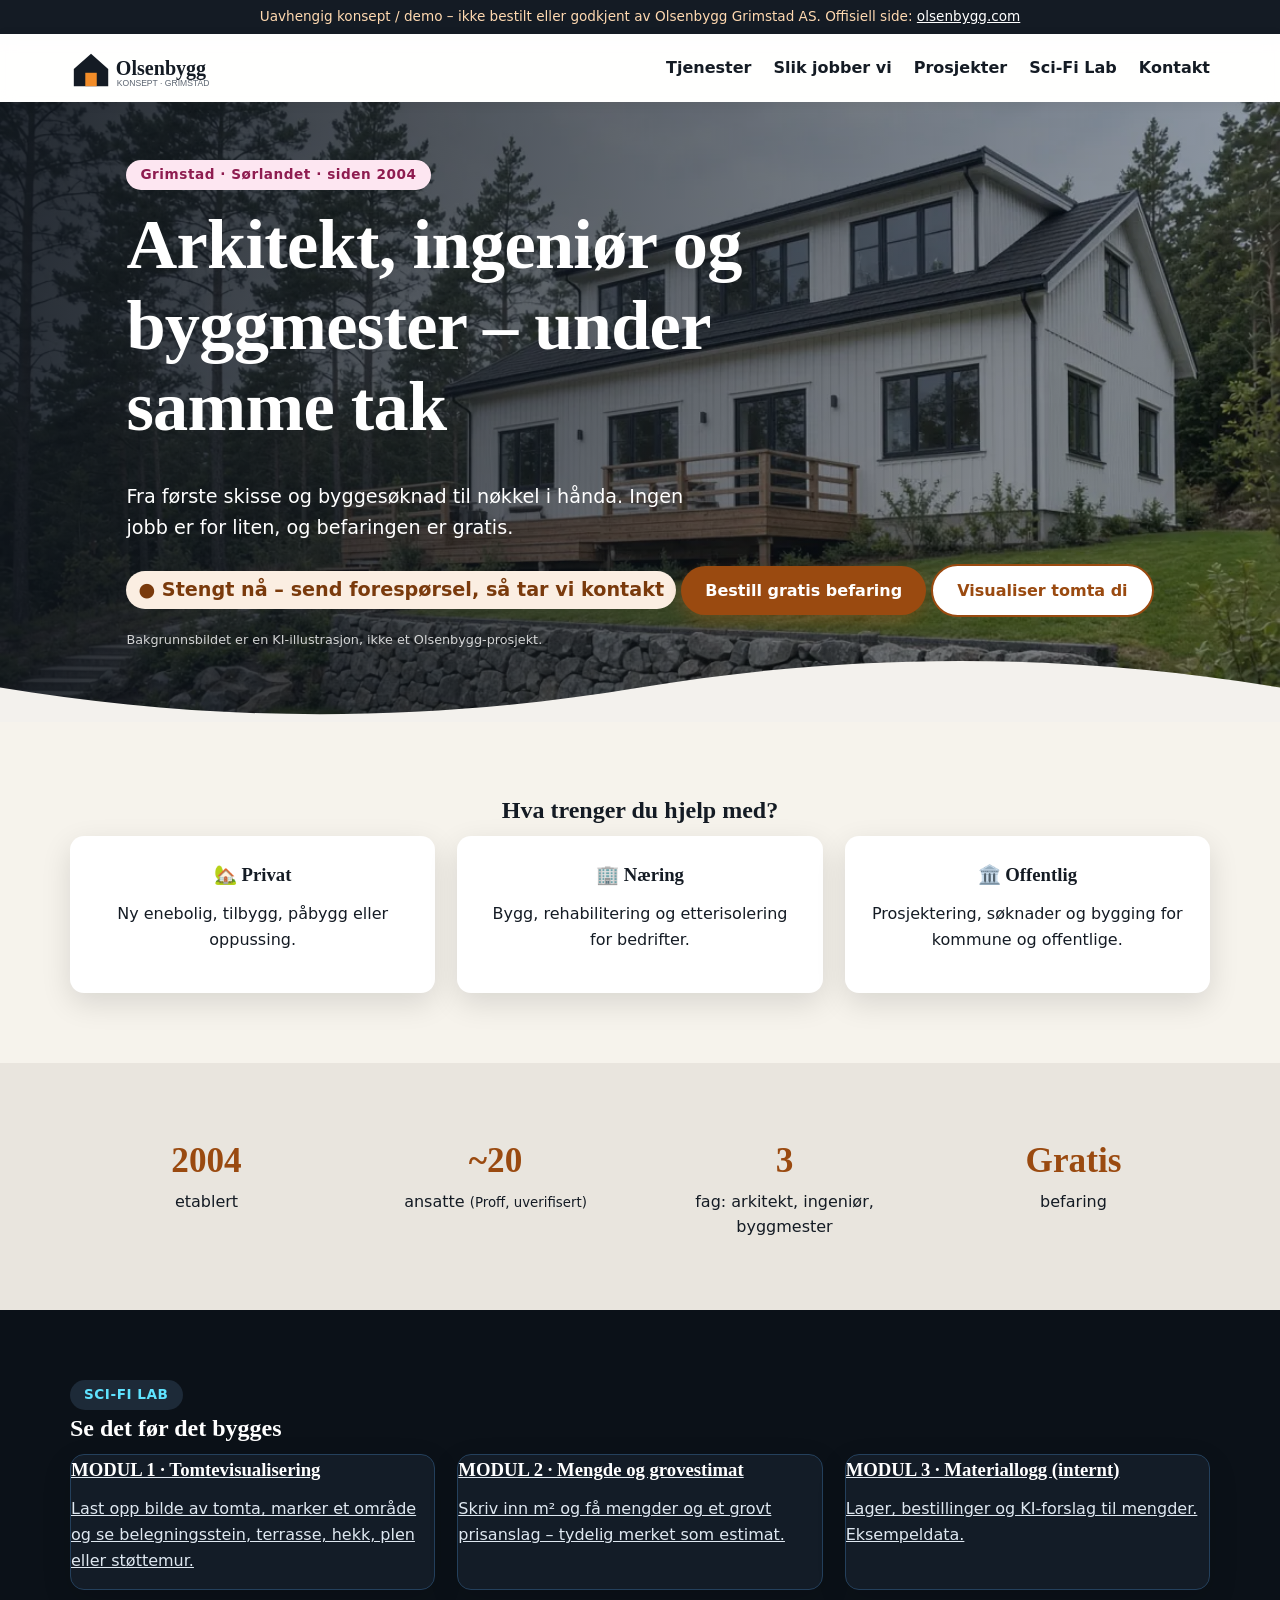
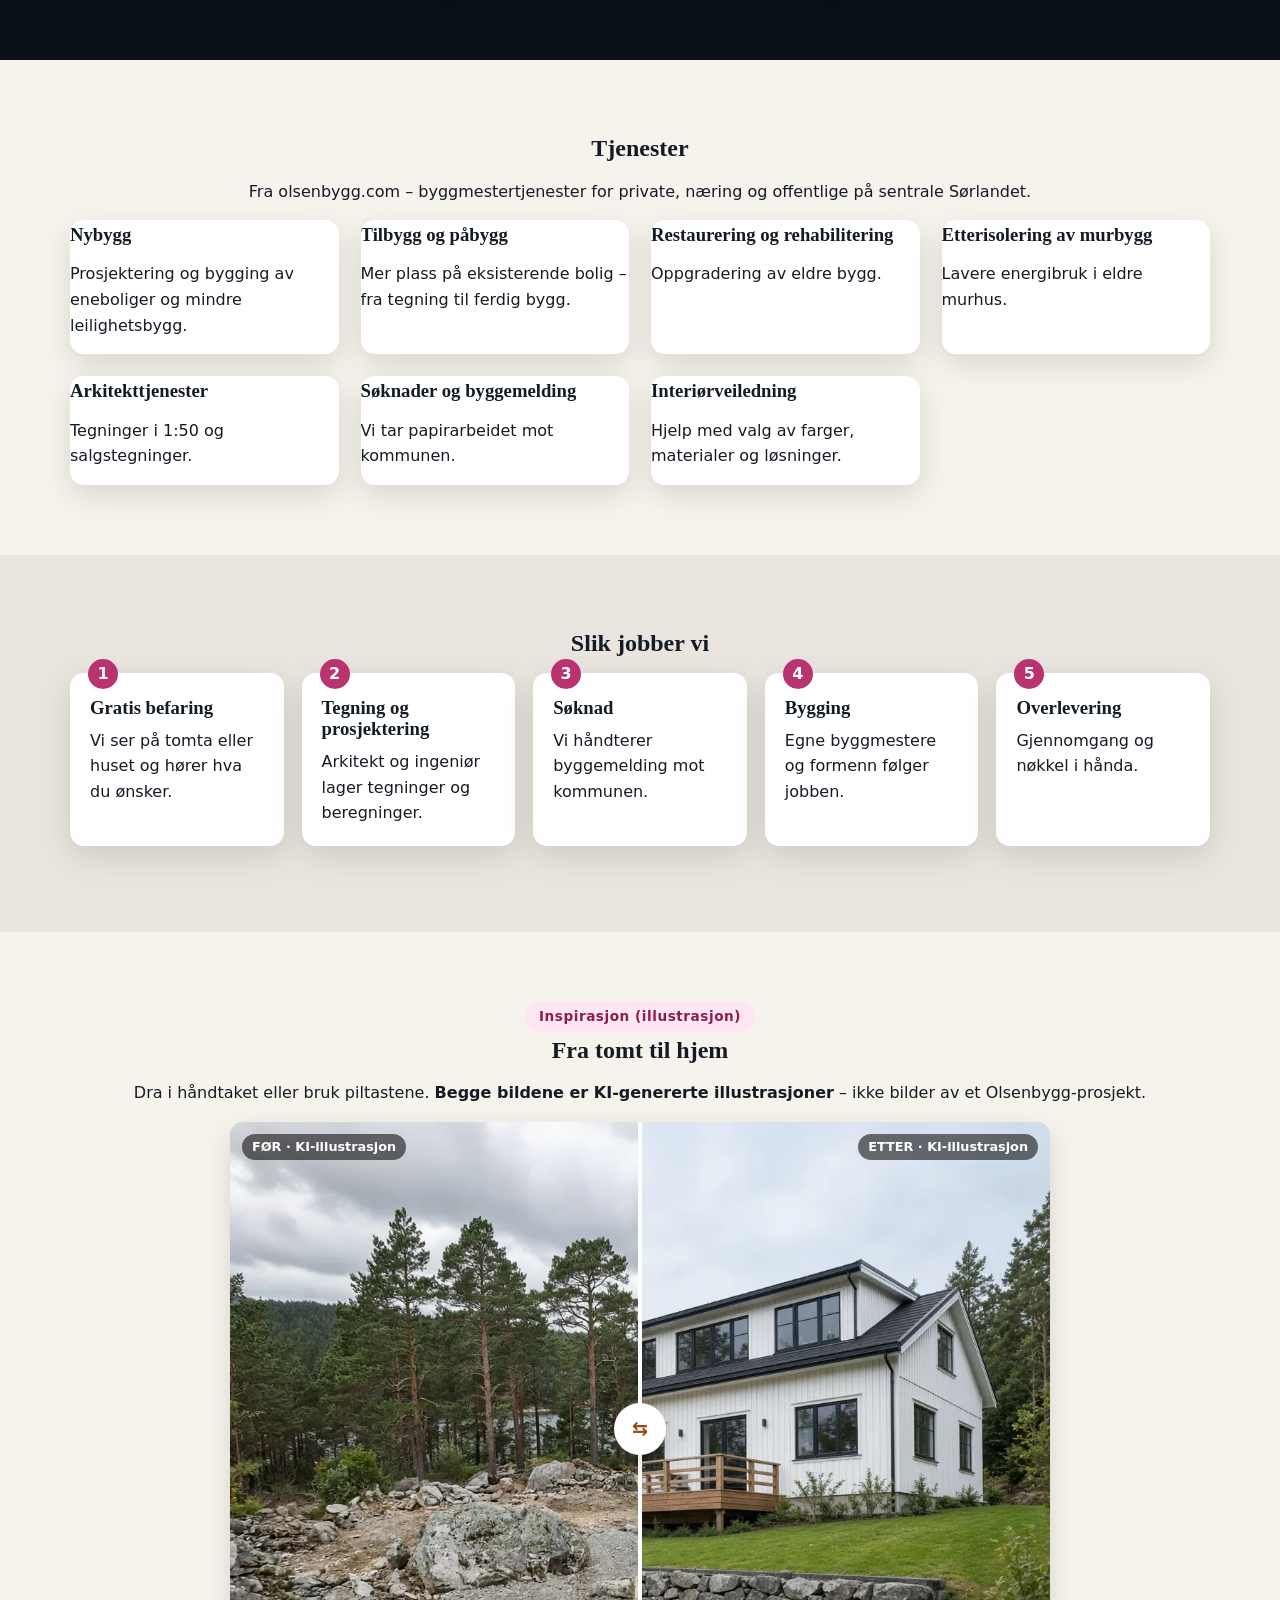
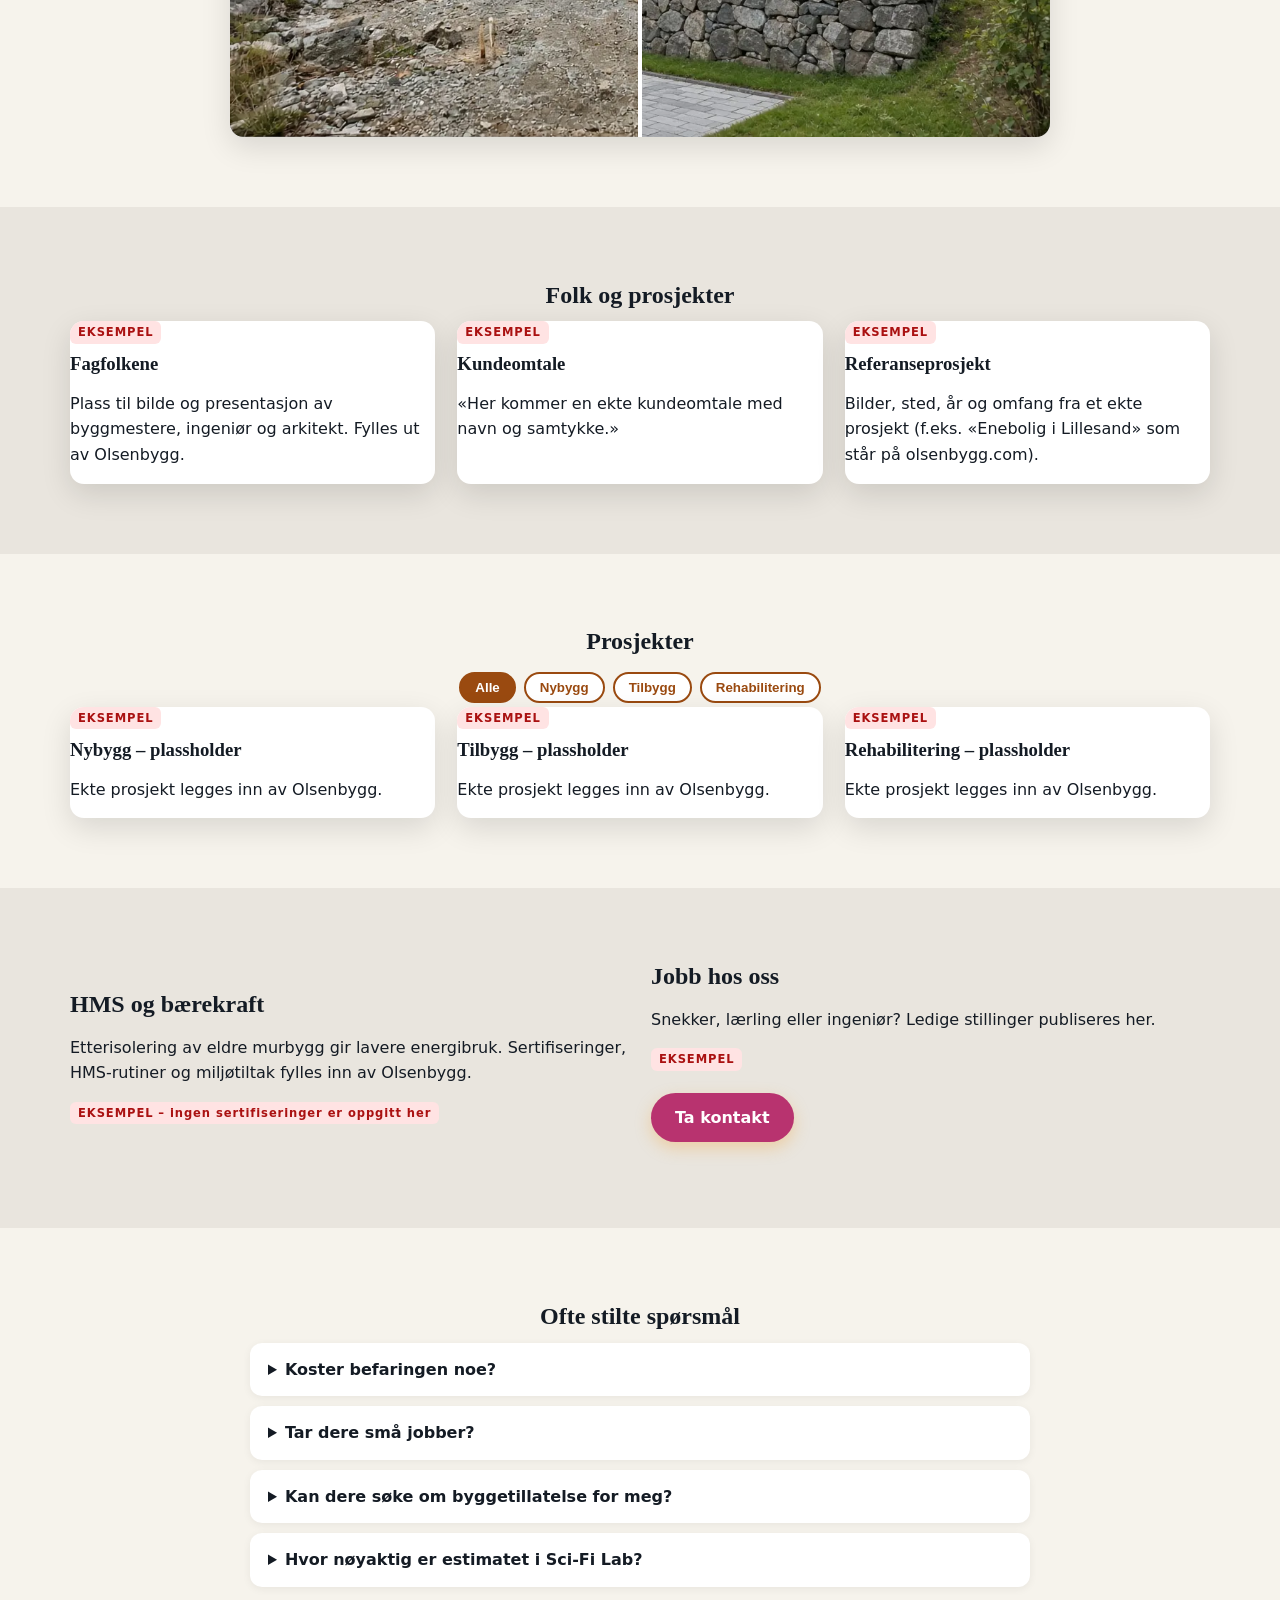
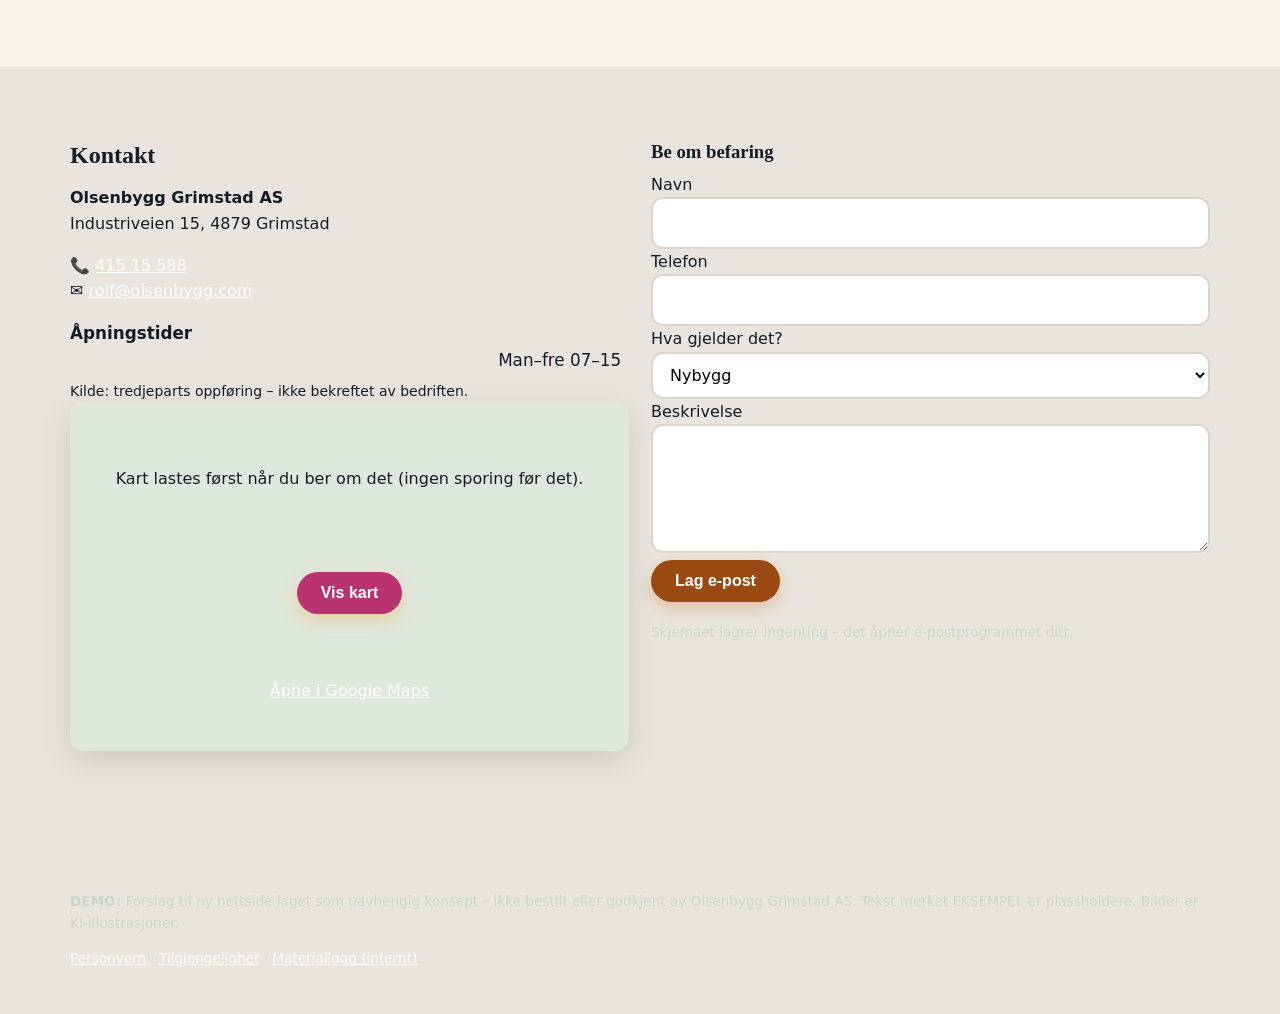
==== index.html @ 35150e22 "Olsenbygg konseptside (uavhengig, ikke godkjent av Olsenbygg)" ====
<!doctype html>
<html lang="nb">
<head>
<meta charset="utf-8"><meta name="viewport" content="width=device-width,initial-scale=1">
<title>Olsenbygg Grimstad – byggmester, ingeniør og arkitekt på Sørlandet (konsept)</title>
<meta name="description" content="Konseptforslag til ny nettside for Olsenbygg Grimstad AS: nybygg, tilbygg, rehabilitering, tegninger og søknader på Sørlandet. Uavhengig konsept – ikke bestilt eller godkjent av Olsenbygg.">
<meta name="theme-color" content="#141b24">
<link rel="canonical" href="https://tussienorway.github.io/olsenbygg/">
<meta property="og:type" content="website"><meta property="og:title" content="Olsenbygg Grimstad – konsept for ny nettside">
<meta property="og:description" content="Arkitekt, ingeniør og byggmester under samme tak. Uavhengig konsept.">
<meta property="og:image" content="https://tussienorway.github.io/olsenbygg/img/og.jpg"><meta property="og:image:width" content="1200"><meta property="og:image:height" content="630">
<meta name="twitter:card" content="summary_large_image">
<link rel="icon" href="favicon.ico"><link rel="manifest" href="manifest.webmanifest">
<link rel="stylesheet" href="css/style.css"><link rel="stylesheet" href="css/olsen.css">
<script type="application/ld+json">{"@context":"https://schema.org","@type":"GeneralContractor","name":"Olsenbygg Grimstad AS","url":"https://www.olsenbygg.com","telephone":"+4741515588","email":"rolf@olsenbygg.com","image":"https://tussienorway.github.io/olsenbygg/img/og.jpg","address":{"@type":"PostalAddress","streetAddress":"Industriveien 15","postalCode":"4879","addressLocality":"Grimstad","addressCountry":"NO"},"geo":{"@type":"GeoCoordinates","latitude":58.316239,"longitude":8.558973},"areaServed":"Sørlandet","openingHoursSpecification":[{"@type":"OpeningHoursSpecification","dayOfWeek":["Monday","Tuesday","Wednesday","Thursday","Friday"],"opens":"07:00","closes":"15:00"}]}</script>
</head>
<body>
<a class="skip" href="#main">Hopp til innhold</a>
<div class="concept">Uavhengig konsept / demo – ikke bestilt eller godkjent av Olsenbygg Grimstad AS. Offisiell side: <a href="https://www.olsenbygg.com" rel="noopener">olsenbygg.com</a></div>
<header class="top"><div class="wrap nav">
<a href="./" aria-label="Forsiden"><img src="img/logo.svg" alt="Olsenbygg (konseptlogo)" width="180" height="46"></a>
<button class="burger" aria-expanded="false" aria-controls="meny" aria-label="Meny">☰</button>
<ul id="meny"><li><a href="#tjenester">Tjenester</a></li><li><a href="#prosess">Slik jobber vi</a></li><li><a href="#prosjekter">Prosjekter</a></li><li><a href="scifi-lab.html">Sci-Fi Lab</a></li><li><a href="#kontakt">Kontakt</a></li></ul>
</div></header>
<main id="main">
<section class="hero"><div class="bg" style="background-image:url(img/etter-hus.webp)" role="img" aria-label="KI-illustrasjon av nybygd bolig"></div>
<div class="wrap"><span class="kicker">Grimstad · Sørlandet · siden 2004</span>
<h1>Arkitekt, ingeniør og byggmester – under samme tak</h1>
<p>Fra første skisse og byggesøknad til nøkkel i hånda. Ingen jobb er for liten, og befaringen er gratis.</p>
<p class="status" id="status" aria-live="polite"></p>
<a class="btn" href="#kontakt">Bestill gratis befaring</a> <a class="btn ghost" href="scifi-lab.html">Visualiser tomta di</a>
<p style="font-size:.8rem;opacity:.8">Bakgrunnsbildet er en KI-illustrasjon, ikke et Olsenbygg-prosjekt.</p></div>
<svg class="wave" viewBox="0 0 1440 80" preserveAspectRatio="none" aria-hidden="true"><path fill="#f3f1ed" d="M0 40c240 40 480 40 720 0s480-40 720 0v40H0z"/></svg></section>

<section id="velg"><div class="wrap center"><h2>Hva trenger du hjelp med?</h2>
<div class="grid g3">
<a class="card tgc" href="#tjenester" data-seg="privat"><h3>🏡 Privat</h3><p>Ny enebolig, tilbygg, påbygg eller oppussing.</p></a>
<a class="card tgc" href="#tjenester" data-seg="naering"><h3>🏢 Næring</h3><p>Bygg, rehabilitering og etterisolering for bedrifter.</p></a>
<a class="card tgc" href="#tjenester" data-seg="offentlig"><h3>🏛️ Offentlig</h3><p>Prosjektering, søknader og bygging for kommune og offentlige.</p></a>
</div></div></section>

<section class="band"><div class="wrap stats">
<div><b>2004</b>etablert</div><div><b>~20</b>ansatte <small>(Proff, uverifisert)</small></div><div><b>3</b>fag: arkitekt, ingeniør, byggmester</div><div><b>Gratis</b>befaring</div></div></section>

<section id="scifi-teaser" class="lab"><div class="wrap"><span class="kicker">SCI-FI LAB</span><h2>Se det før det bygges</h2>
<div class="grid g3">
<a class="card" href="scifi-lab.html#vis"><h3>MODUL 1 · Tomtevisualisering</h3><p>Last opp bilde av tomta, marker et område og se belegningsstein, terrasse, hekk, plen eller støttemur.</p></a>
<a class="card" href="scifi-lab.html#mengde"><h3>MODUL 2 · Mengde og grovestimat</h3><p>Skriv inn m² og få mengder og et grovt prisanslag – tydelig merket som estimat.</p></a>
<a class="card" href="materialer.html"><h3>MODUL 3 · Materiallogg (internt)</h3><p>Lager, bestillinger og KI-forslag til mengder. Eksempeldata.</p></a>
</div></div></section>

<section id="tjenester"><div class="wrap"><div class="center"><h2>Tjenester</h2><p>Fra olsenbygg.com – byggmestertjenester for private, næring og offentlige på sentrale Sørlandet.</p></div>
<div class="grid g3" id="tj"></div></div></section>

<section id="prosess" class="band"><div class="wrap"><h2 class="center">Slik jobber vi</h2>
<ol class="steps"><li><h3>Gratis befaring</h3>Vi ser på tomta eller huset og hører hva du ønsker.</li><li><h3>Tegning og prosjektering</h3>Arkitekt og ingeniør lager tegninger og beregninger.</li><li><h3>Søknad</h3>Vi håndterer byggemelding mot kommunen.</li><li><h3>Bygging</h3>Egne byggmestere og formenn følger jobben.</li><li><h3>Overlevering</h3>Gjennomgang og nøkkel i hånda.</li></ol></div></section>

<section id="inspirasjon"><div class="wrap"><div class="center"><span class="kicker">Inspirasjon (illustrasjon)</span><h2>Fra tomt til hjem</h2>
<p>Dra i håndtaket eller bruk piltastene. <b>Begge bildene er KI-genererte illustrasjoner</b> – ikke bilder av et Olsenbygg-prosjekt.</p></div>
<div class="ba" style="max-width:820px;margin:auto"><img src="img/etter-hus.webp" alt="KI-illustrasjon: ferdig enebolig" width="1024" height="768" loading="lazy"><img class="before" src="img/for-tomt.webp" alt="KI-illustrasjon: ubebygd tomt" width="1024" height="768" loading="lazy"><span class="lbl l">FØR · KI-illustrasjon</span><span class="lbl" style="right:12px">ETTER · KI-illustrasjon</span><div class="line"></div><input type="range" min="0" max="100" value="50" aria-label="Sammenlign før og etter"></div></div></section>

<section id="folk" class="band"><div class="wrap"><h2 class="center">Folk og prosjekter</h2><div class="grid g3">
<div class="card"><span class="ex">EKSEMPEL</span><h3>Fagfolkene</h3><p>Plass til bilde og presentasjon av byggmestere, ingeniør og arkitekt. Fylles ut av Olsenbygg.</p></div>
<div class="card"><span class="ex">EKSEMPEL</span><h3>Kundeomtale</h3><p>«Her kommer en ekte kundeomtale med navn og samtykke.»</p></div>
<div class="card"><span class="ex">EKSEMPEL</span><h3>Referanseprosjekt</h3><p>Bilder, sted, år og omfang fra et ekte prosjekt (f.eks. «Enebolig i Lillesand» som står på olsenbygg.com).</p></div>
</div></div></section>

<section id="prosjekter"><div class="wrap"><h2 class="center">Prosjekter</h2><div class="center pfilt" role="group" aria-label="Filtrer prosjekter"><button aria-pressed="true" data-f="alle">Alle</button><button aria-pressed="false" data-f="nybygg">Nybygg</button><button aria-pressed="false" data-f="tilbygg">Tilbygg</button><button aria-pressed="false" data-f="rehab">Rehabilitering</button></div>
<div class="grid g3" id="plist">
<div class="card" data-k="nybygg"><span class="ex">EKSEMPEL</span><h3>Nybygg – plassholder</h3><p>Ekte prosjekt legges inn av Olsenbygg.</p></div>
<div class="card" data-k="tilbygg"><span class="ex">EKSEMPEL</span><h3>Tilbygg – plassholder</h3><p>Ekte prosjekt legges inn av Olsenbygg.</p></div>
<div class="card" data-k="rehab"><span class="ex">EKSEMPEL</span><h3>Rehabilitering – plassholder</h3><p>Ekte prosjekt legges inn av Olsenbygg.</p></div>
</div></div></section>

<section class="band"><div class="wrap grid g2 ac"><div><h2>HMS og bærekraft</h2><p>Etterisolering av eldre murbygg gir lavere energibruk. Sertifiseringer, HMS-rutiner og miljøtiltak fylles inn av Olsenbygg.</p><span class="ex">EKSEMPEL – ingen sertifiseringer er oppgitt her</span></div>
<div><h2>Jobb hos oss</h2><p>Snekker, lærling eller ingeniør? Ledige stillinger publiseres her.</p><span class="ex">EKSEMPEL</span><p><a class="btn alt" href="#kontakt">Ta kontakt</a></p></div></div></section>

<section id="faq"><div class="wrap narrow"><h2 class="center">Ofte stilte spørsmål</h2>
<details class="faq"><summary>Koster befaringen noe?</summary><p>Nei, olsenbygg.com oppgir gratis befaring.</p></details>
<details class="faq"><summary>Tar dere små jobber?</summary><p>Ja – «Ingen jobb er for liten», ifølge olsenbygg.com.</p></details>
<details class="faq"><summary>Kan dere søke om byggetillatelse for meg?</summary><p>Ja, søknadsarbeid og byggemeldinger er blant tjenestene.</p></details>
<details class="faq"><summary>Hvor nøyaktig er estimatet i Sci-Fi Lab?</summary><p>Det er et grovt eksempelestimat. Endelig pris får du først etter befaring og tilbud.</p></details>
</div></section>

<section id="kontakt" class="band"><div class="wrap grid g2">
<div><h2>Kontakt</h2>
<p><b>Olsenbygg Grimstad AS</b><br>Industriveien 15, 4879 Grimstad</p>
<p>📞 <a href="tel:+4741515588">415 15 588</a><br>✉️ <a href="mailto:rolf@olsenbygg.com">rolf@olsenbygg.com</a></p>
<div class="open" id="open"><b>Åpningstider</b><br>Man–fre 07–15<br><small>Kilde: tredjeparts oppføring – ikke bekreftet av bedriften.</small></div>
<div class="map-wrap" id="kart"><p>Kart lastes først når du ber om det (ingen sporing før det).</p><button class="btn alt" id="vis-kart">Vis kart</button> <a href="https://www.google.com/maps/search/?api=1&query=Industriveien+15+4879+Grimstad" rel="noopener">Åpne i Google Maps</a></div></div>
<form id="kform"><h3>Be om befaring</h3>
<label>Navn<input name="navn" required></label><label>Telefon<input name="tlf" type="tel"></label>
<label>Hva gjelder det?<select name="tj" id="tjsel"></select></label><label>Beskrivelse<textarea name="msg" rows="4"></textarea></label>
<button class="btn">Lag e-post</button><p class="fsmall">Skjemaet lagrer ingenting – det åpner e-postprogrammet ditt.</p></form>
</div></section>
</main>
<footer class="band"><div class="wrap fsmall"><p><b>DEMO:</b> Forslag til ny nettside laget som uavhengig konsept – ikke bestilt eller godkjent av Olsenbygg Grimstad AS. Tekst merket EKSEMPEL er plassholdere. Bilder er KI-illustrasjoner.</p>
<p><a href="personvern.html">Personvern</a> · <a href="tilgjengelighet.html">Tilgjengelighet</a> · <a href="materialer.html">Materiallogg (internt)</a></p></div></footer>
<div class="callbar"><a href="tel:+4741515588">📞 Ring</a><a href="#kontakt">✉️ Befaring</a></div>
<script src="js/data.js" defer></script><script src="js/main.js" defer></script>
</body></html>
---- css/style.css ----
:root{--g:#c8641a;--g2:#9a4a10;--s:#f3f1ed;--st:#5b6470;--o:#f28c28;--ink:#141b24;--r:14px;--sh:0 10px 30px rgba(0,0,0,.12)}
*{box-sizing:border-box}html{scroll-behavior:smooth}body{margin:0;font-family:system-ui,-apple-system,"Segoe UI",Roboto,Arial,sans-serif;color:var(--ink);background:var(--s);line-height:1.6}
img{max-width:100%;height:auto;display:block}a{color:var(--g)}h1,h2,h3{font-family:Georgia,"Times New Roman",serif;font-weight:700;line-height:1.15;margin:.2em 0 .5em}
.wrap{max-width:1180px;margin:auto;padding:0 20px}section{padding:70px 0}.center{text-align:center}
.kicker{display:inline-block;background:#fff3dc;color:#a8650c;font-weight:800;border-radius:99px;padding:4px 14px;font-size:.85rem;letter-spacing:.04em}
header.top{position:sticky;top:0;z-index:50;background:rgba(255,255,255,.93);backdrop-filter:blur(8px);box-shadow:0 2px 12px rgba(0,0,0,.06)}
.nav{display:flex;align-items:center;justify-content:space-between;height:68px}.nav img{height:46px}
.nav ul{display:flex;gap:22px;list-style:none;margin:0;padding:0}.nav a{text-decoration:none;color:var(--ink);font-weight:700}.nav a:hover{color:var(--g)}
.burger{display:none;background:none;border:0;font-size:1.8rem;cursor:pointer}
.btn{display:inline-block;background:var(--g);color:#fff!important;border:0;border-radius:99px;padding:12px 24px;font-weight:800;text-decoration:none;cursor:pointer;font-size:1rem;transition:.2s;box-shadow:0 6px 16px rgba(200,100,26,.3)}
.btn:hover{transform:translateY(-2px);background:var(--g2)}.btn.alt{background:var(--o);box-shadow:0 6px 16px rgba(242,163,58,.35)}.btn.ghost{background:#fff;color:var(--g)!important;box-shadow:none;border:2px solid var(--g)}
.hero{position:relative;min-height:84vh;display:flex;align-items:center;color:#fff;overflow:hidden;padding:0}
.hero .bg{position:absolute;inset:0;background-size:cover;background-position:center;transition:opacity 1.2s;opacity:0}.hero .bg.on{opacity:1}
.hero:after{content:"";position:absolute;inset:0;background:linear-gradient(100deg,rgba(15,40,28,.85),rgba(15,40,28,.25))}
.hero .wrap{position:relative;z-index:2}.hero h1{font-size:clamp(2.2rem,5.5vw,4.2rem);max-width:760px}.hero p{font-size:1.2rem;max-width:600px}
.hero .wave{position:absolute;bottom:-1px;left:0;width:100%;z-index:3}
.badges{display:flex;flex-wrap:wrap;gap:10px;margin:18px 0 26px}.badges span{background:rgba(255,255,255,.16);border:1px solid rgba(255,255,255,.3);padding:6px 14px;border-radius:99px;font-weight:700}
.grid{display:grid;gap:22px}.g3{grid-template-columns:repeat(auto-fit,minmax(260px,1fr))}.g2{grid-template-columns:repeat(auto-fit,minmax(320px,1fr))}
.card{background:#fff;border-radius:var(--r);box-shadow:var(--sh);overflow:hidden;transition:.25s}.card:hover{transform:translateY(-5px) rotate(-.3deg)}
.card img{height:200px;width:100%;object-fit:cover}.card .in{padding:18px 20px}.card .ico{font-size:1.8rem}
.tag{font-size:.75rem;font-weight:800;background:#fbeee2;color:var(--g2);border-radius:6px;padding:2px 8px}
.ba{position:relative;border-radius:var(--r);overflow:hidden;box-shadow:var(--sh);aspect-ratio:4/3;user-select:none;background:#ccc;touch-action:pan-y}
.ba img{position:absolute;inset:0;width:100%;height:100%;object-fit:cover}.ba .before{clip-path:inset(0 50% 0 0)}
.ba input{position:absolute;inset:0;width:100%;height:100%;opacity:0;cursor:ew-resize;margin:0;z-index:5}
.ba .line{position:absolute;top:0;bottom:0;left:50%;width:4px;background:#fff;transform:translateX(-2px);z-index:4;pointer-events:none}
.ba .line:after{content:"⇆";position:absolute;top:50%;left:50%;transform:translate(-50%,-50%);background:#fff;color:var(--g);width:44px;height:44px;border-radius:50%;display:grid;place-items:center;font-weight:900;box-shadow:var(--sh)}
.ba .lbl{position:absolute;top:12px;z-index:3;background:rgba(0,0,0,.55);color:#fff;padding:3px 10px;border-radius:99px;font-size:.8rem;font-weight:800}.ba .l{left:12px}.ba .r{right:12px}
.ba .ai{position:absolute;bottom:10px;left:12px;z-index:3;background:rgba(255,255,255,.8);color:#333;font-size:.7rem;padding:2px 8px;border-radius:6px}
.gal{columns:4 220px;column-gap:14px}.gal figure{margin:0 0 14px;break-inside:avoid;border-radius:12px;overflow:hidden;cursor:zoom-in;position:relative}.gal img{width:100%;transition:.3s}.gal figure:hover img{transform:scale(1.05)}
.filters{display:flex;flex-wrap:wrap;gap:8px;justify-content:center;margin-bottom:24px}.filters button{border:2px solid var(--g);background:#fff;color:var(--g);border-radius:99px;padding:6px 16px;font-weight:800;cursor:pointer}.filters button.on{background:var(--g);color:#fff}
.slot{border:3px dashed #c9bfae;border-radius:12px;padding:30px;text-align:center;color:var(--st);break-inside:avoid}
.lb{position:fixed;inset:0;background:rgba(0,0,0,.9);display:none;align-items:center;justify-content:center;z-index:200}.lb.on{display:flex}.lb img{max-height:90vh;max-width:94vw;border-radius:8px}
.price{background:#fff;border-radius:var(--r);padding:24px;box-shadow:var(--sh);position:relative}.price .big{font-size:2rem;font-weight:900;color:var(--g)}.price s{color:#999}
.ex{position:absolute;top:14px;right:14px;background:#ffe9c4;color:#8a5200;font-size:.72rem;font-weight:900;padding:3px 9px;border-radius:6px}
.real{background:#fbeee2;color:#7a3a0c}.note{font-size:.85rem;color:var(--st)}
table.pt{width:100%;border-collapse:collapse;background:#fff;border-radius:12px;overflow:hidden}.pt td,.pt th{padding:10px 12px;border-bottom:1px solid #eee;text-align:left}.pt th{background:#eef6f1}
.band{background:linear-gradient(135deg,var(--g),#3f9b6e);color:#fff}.band a{color:#fff}
.stone{background:#fff}form .f{display:grid;gap:12px}input,select,textarea{font:inherit;padding:11px 13px;border:2px solid #ddd5c8;border-radius:12px;width:100%;background:#fff}input:focus,select:focus,textarea:focus{outline:none;border-color:var(--g)}
.chips{display:flex;flex-wrap:wrap;gap:8px}.chips label{border:2px solid #ddd5c8;border-radius:99px;padding:6px 14px;cursor:pointer;font-weight:700;background:#fff}.chips input{display:none}.chips label:has(input:checked){background:var(--g);color:#fff;border-color:var(--g)}
.drop{border:3px dashed var(--g);border-radius:var(--r);padding:30px;text-align:center;background:#f6fbf8;cursor:pointer}.drop.hov{background:#e3f4ea}
.vz-out{display:grid;gap:16px;grid-template-columns:repeat(auto-fit,minmax(280px,1fr));margin-top:20px}.vz-out video{width:100%;border-radius:var(--r);background:#000}
.spin{display:inline-block;width:20px;height:20px;border:3px solid #fff;border-top-color:transparent;border-radius:50%;animation:sp 1s linear infinite;vertical-align:middle}@keyframes sp{to{transform:rotate(360deg)}}
canvas#puz{width:100%;max-width:720px;border-radius:var(--r);box-shadow:var(--sh);background:#ddd;display:block;margin:auto}
footer{background:#141b24;color:#cfd8d2;padding:50px 0 30px}footer a{color:#fff}footer .grid{grid-template-columns:repeat(auto-fit,minmax(220px,1fr))}
/* chat */
#chat-fab{position:fixed;right:20px;bottom:20px;z-index:300;width:64px;height:64px;border-radius:50%;border:0;background:var(--o);color:#fff;font-size:1.9rem;cursor:pointer;box-shadow:0 10px 25px rgba(0,0,0,.25);animation:bob 3s ease-in-out infinite}@keyframes bob{50%{transform:translateY(-6px)}}
#chat{position:fixed;right:20px;bottom:96px;z-index:300;width:min(380px,calc(100vw - 24px));height:min(560px,calc(100vh - 130px));background:#fff;border-radius:20px;box-shadow:0 20px 50px rgba(0,0,0,.3);display:none;flex-direction:column;overflow:hidden}#chat.on{display:flex}
#chat .hd{background:var(--g);color:#fff;padding:14px 16px;font-weight:800;display:flex;justify-content:space-between;align-items:center}#chat .hd button{background:none;border:0;color:#fff;font-size:1.4rem;cursor:pointer}
#chat .msgs{flex:1;overflow:auto;padding:14px;display:flex;flex-direction:column;gap:8px;background:#f7f4ee}
.m{max-width:85%;padding:9px 13px;border-radius:16px;white-space:pre-wrap;font-size:.95rem}.m.b{background:#fff;align-self:flex-start;border-bottom-left-radius:4px}.m.u{background:var(--g);color:#fff;align-self:flex-end;border-bottom-right-radius:4px}
#chat .qr{display:flex;gap:6px;flex-wrap:wrap;padding:8px 12px 0}#chat .qr button{border:1px solid var(--g);background:#fff;color:var(--g);border-radius:99px;padding:4px 10px;font-size:.8rem;cursor:pointer;font-weight:700}
#chat form{display:flex;gap:8px;padding:10px}#chat form input{flex:1}
.toast{position:fixed;left:50%;bottom:30px;transform:translateX(-50%);background:#141b24;color:#fff;padding:12px 20px;border-radius:12px;z-index:400}
@media(max-width:820px){.burger{display:block}.nav ul{display:none;position:absolute;top:68px;left:0;right:0;background:#fff;flex-direction:column;padding:16px 20px;box-shadow:var(--sh)}.nav ul.on{display:flex}section{padding:50px 0}.hero{min-height:78vh}}
@media print{header.top,#chat,#chat-fab,.noprint{display:none!important}body{background:#fff}}
/* ---- Ødegården premium-lag ---- */
:root{--g:#9a4a10;--g2:#1f4d24;--o:#b8336f;--s:#f6f3ec;--st:#5c554c}
.kicker{background:#fde6f1;color:#8e1c50}
.skip{position:absolute;left:-999px;top:8px;z-index:999;background:#fff;color:var(--g2);padding:10px 16px;border-radius:8px;font-weight:800}.skip:focus{left:8px}
:focus-visible{outline:3px solid #f2b705;outline-offset:3px}
.nav img{height:44px;width:auto}
.hero{min-height:88vh}.hero .hero-img{position:absolute;inset:0;width:100%;height:100%;object-fit:cover}
.hero:after{background:linear-gradient(100deg,rgba(12,32,16,.88),rgba(12,32,16,.35))}
.hero h1{font-size:clamp(2.1rem,6vw,4.4rem);letter-spacing:-.01em}
.season{display:grid;gap:16px;grid-template-columns:repeat(auto-fit,minmax(230px,1fr))}.season .card{padding:22px}.season .card.now{outline:3px solid var(--o)}.season .badge{float:right;background:var(--o);color:#fff;border-radius:99px;padding:2px 10px;font-size:.75rem;font-weight:800}
.open{display:grid;grid-template-columns:auto auto;gap:6px 22px;font-size:1.05rem}.open .today{color:var(--o);font-weight:900}
.status{display:inline-block;margin:8px 0;padding:4px 12px;border-radius:99px;font-weight:800;background:#fbeee2;color:#7a3a0c}.status.closed{background:#fde6e6;color:#8e1c1c}
.ba:focus-within{outline:3px solid #f2b705;outline-offset:3px}.ba .line:after{width:52px;height:52px;font-size:1.2rem}
.ba .ai{background:rgba(255,255,255,.92);font-weight:800}.ba .real{position:absolute;bottom:10px;right:12px;z-index:3;background:rgba(20,27,36,.94);color:#fff;font-size:.7rem;padding:2px 8px;border-radius:6px;font-weight:800}
.map-wrap{border-radius:var(--r);overflow:hidden;box-shadow:var(--sh);background:#dfe8dc;aspect-ratio:16/10;display:grid;place-items:center;text-align:center;padding:16px}.map-wrap iframe{width:100%;height:100%;border:0}
.callbar{display:none}
@media(max-width:820px){.callbar{display:flex;position:fixed;left:0;right:0;bottom:0;z-index:290;gap:8px;padding:10px 12px calc(10px + env(safe-area-inset-bottom));background:rgba(255,255,255,.97);box-shadow:0 -4px 16px rgba(0,0,0,.12)}.callbar a{flex:1;text-align:center;padding:12px 8px}body{padding-bottom:74px}#chat-fab{bottom:86px}#chat{bottom:160px}}
.ai-flag{display:inline-block;background:#fff3c4;color:#5a4300;border-radius:8px;padding:4px 10px;font-weight:800;font-size:.85rem}
.vid-ki{position:absolute;top:10px;left:10px;background:#fff3c4;color:#5a4300;font-weight:900;font-size:.75rem;padding:3px 9px;border-radius:6px;z-index:2}
figure.card{position:relative}
.gal figure{aspect-ratio:1/1}.gal img{width:100%;height:100%;object-fit:cover}
@media (prefers-reduced-motion:reduce){*{animation:none!important;transition:none!important;scroll-behavior:auto!important}}
/* --- KRITIKK-runde --- */
.sr{position:absolute;width:0;height:0;overflow:hidden}
.i{width:1.1em;height:1.1em;fill:currentColor;vertical-align:-.17em;flex:none}
.ico .i{width:28px;height:28px;color:var(--g,#9a4a10)}
.burger .i{width:26px;height:26px}
.nav-cta{padding:8px 14px!important;color:#fff!important}
.ac{align-items:center}.m0{margin:0}.pad{padding:22px}.narrow{max-width:820px}
.img-r{border-radius:var(--r);box-shadow:var(--sh);width:100%;max-height:420px;object-fit:cover}
.ex{display:inline-block;background:#ffe9c4;color:#6b3d00;font-weight:800;font-size:.72rem;letter-spacing:.04em;padding:2px 8px;border-radius:99px;vertical-align:middle}
.tg{margin-top:22px}.tgc{display:block;padding:24px;color:var(--ink);text-decoration:none;transition:transform .15s}.tgc:hover{transform:translateY(-3px)}.tgc>.i{width:36px;height:36px;color:var(--o)}.tgc .more{font-weight:700;color:var(--o)}
.tick{padding-left:0;list-style:none}.tick li{padding:4px 0 4px 26px;position:relative}.tick li::before{content:"";position:absolute;left:4px;top:.75em;width:10px;height:10px;border-radius:50%;background:var(--o)}
.news{margin-bottom:12px}.news h4{margin:4px 0}.news time{font-size:.85rem;color:#5a6b62}
.chips-list{display:flex;flex-wrap:wrap;gap:8px;padding:0;list-style:none}.chips-list li{background:#fff;color:var(--ink);border-radius:99px;padding:6px 14px;font-weight:700;box-shadow:0 1px 3px rgba(0,0,0,.08)}
.ba .ai{font-size:.8rem;font-weight:800;text-transform:uppercase;letter-spacing:.04em}
.gbtn{all:unset;cursor:zoom-in;display:block;width:100%;height:100%}.gbtn:focus-visible{outline:3px solid var(--o);outline-offset:2px}
.lb-x{position:absolute;top:14px;right:14px;width:48px;height:48px;border-radius:50%;border:0;background:#fff;color:#111;cursor:pointer;display:grid;place-items:center}.lb-x .i{width:24px;height:24px}
.vfig{margin:20px 0 0;position:relative}.vfig video{width:100%;aspect-ratio:1/1;object-fit:cover;background:#000;display:block}
.err{color:#8e1c1c}#f-ok .btn{margin-top:8px}
.flogo{height:56px;width:auto;filter:brightness(0) invert(1)}.fgrid{grid-template-columns:repeat(auto-fit,minmax(190px,1fr))}.fsmall{color:#c9d5ce;margin-top:20px;font-size:.85rem}.soc{display:inline-flex;gap:6px;align-items:center}
.sub{padding-top:40px}.crumb{font-size:.9rem;margin-bottom:10px}.lead{font-size:1.15rem}.prose h2{margin-top:1.6em}.ctabox{margin-top:36px}.ba-one{margin:24px 0}.ba-one img{border-radius:var(--r)}
#chat-fab{width:auto;height:auto;border-radius:99px;padding:12px 18px;font-size:1rem;font-weight:700;display:flex;gap:8px;align-items:center;animation:none}#chat-fab .i{width:22px;height:22px}
.disc{font-weight:400;opacity:.9}
.status.on::before{content:"";display:inline-block;width:10px;height:10px;border-radius:50%;background:#3cc65a;margin-right:8px}

/* ---- SMARTDRIFT KI DASHBOARD STYLES ---- */
.sd-header{background:linear-gradient(135deg,var(--g2),#183a26);color:#fff;padding:50px 0 30px}
.sd-tabs{display:flex;gap:8px;overflow-x:auto;padding-bottom:2px;border-bottom:2px solid #dcd5c7;margin:24px 0}
.sd-tab-btn{background:#e8e1d5;border:0;padding:12px 20px;font-weight:800;border-radius:12px 12px 0 0;cursor:pointer;color:var(--ink);font-size:.95rem;transition:.2s;white-space:nowrap}
.sd-tab-btn:hover{background:#ded5c6}
.sd-tab-btn.active{background:var(--g);color:#fff}
.sd-pane{display:none}
.sd-pane.active{display:block;animation:fadeIn .25s ease}
@keyframes fadeIn{from{opacity:0;transform:translateY(4px)}to{opacity:1;transform:none}}
.sd-badge{display:inline-block;padding:3px 8px;border-radius:6px;font-size:.75rem;font-weight:800;text-transform:uppercase;letter-spacing:.03em}
.sd-badge.salgsklar{background:#fbeee2;color:#7a3a0c}
.sd-badge.reservert{background:#fee2e2;color:#991b1b}
.sd-badge.vekst{background:#fef3c7;color:#92400e}
.sd-stat-card{background:#fff;padding:18px 20px;border-radius:var(--r);box-shadow:var(--sh);border-top:4px solid var(--g)}
.sd-stat-val{font-size:1.8rem;font-weight:900;color:var(--g);margin:4px 0}
.sd-prompt-btn{background:#fff;border:1.5px solid #d5cdbe;border-radius:99px;padding:6px 14px;font-size:.85rem;cursor:pointer;font-weight:700;transition:.15s;text-align:left}
.sd-prompt-btn:hover{border-color:var(--g);background:#f2faf5}

/* --- prototype: demo + app --- */
.demo-bar{background:#6b3d00;color:#fff;padding:8px 16px;font-size:.9rem;text-align:center}.demo-bar b{background:#ffe9c4;color:#6b3d00;padding:1px 8px;border-radius:99px;margin-right:6px}
.dmain{padding:24px 16px 60px}.dtools,.dfilt{display:flex;flex-wrap:wrap;gap:8px;align-items:center;margin:12px 0}.dfilt label{display:flex;gap:6px;align-items:center;font-weight:600}.dfilt select,.dfilt input{padding:6px 8px;border:1px solid #8a9a90;border-radius:8px;font:inherit}
.tabs{display:flex;flex-wrap:wrap;gap:6px;margin:10px 0}.tabs button{border:1px solid #8a9a90;background:#fff;color:var(--ink);border-radius:99px;padding:7px 14px;font:inherit;font-weight:700;cursor:pointer}.tabs button[aria-selected=true]{background:var(--g,#9a4a10);color:#fff;border-color:transparent}
.dgrid{display:grid;grid-template-columns:minmax(0,3fr) minmax(0,2fr);gap:16px;align-items:start}@media(max-width:900px){.dgrid{grid-template-columns:minmax(0,1fr)}.guide{left:12px;right:12px;bottom:12px;max-width:none}}
.dtab td,.dtab th{font-size:.9rem;padding:8px}.dtab tr.sel{background:#fff4d6}.linkbtn{all:unset;cursor:pointer;color:var(--o);font-weight:700;text-decoration:underline}.linkbtn:focus-visible{outline:3px solid var(--o)}
.sr-cap{position:absolute;left:-9999px}.h{padding:2px 8px;border-radius:99px;font-size:.8rem;font-weight:700}.h-hoy{background:#8e1c1c;color:#fff}.h-normal{background:#e6ece8;color:#1f2d25}.h-lav{background:#f3f3f3;color:#444}
.dl{display:grid;grid-template-columns:auto 1fr;gap:4px 12px;margin:0 0 12px}.dl dt{font-weight:700}.dl dd{margin:0}#d-det label{display:block;font-weight:700;margin-top:8px}#d-det select,#d-det textarea{width:100%;padding:8px;border:1px solid #8a9a90;border-radius:8px;font:inherit}#d-det .btn{margin-top:10px}
.dlog{margin:16px 0}.guide{position:fixed;right:16px;bottom:16px;max-width:360px;z-index:400;background:#fff;color:var(--ink);padding:18px;border-radius:14px;box-shadow:0 12px 40px rgba(0,0,0,.3);border:3px solid var(--o)}.guide h2{font-size:1.15rem;margin:0 0 6px}
.hl{outline:4px solid var(--o)!important;outline-offset:4px;border-radius:8px}
.tiles{display:grid;grid-template-columns:repeat(2,1fr);gap:12px;margin:18px 0}@media(min-width:700px){.tiles{grid-template-columns:repeat(3,1fr)}}
.tile{display:flex;flex-direction:column;align-items:flex-start;gap:4px;padding:18px;border-radius:16px;background:#fff;color:var(--ink);text-decoration:none;box-shadow:var(--sh);border:0;font:inherit;text-align:left;cursor:pointer}.tile .i{width:32px;height:32px;color:var(--o)}.tile b{font-size:1.1rem}.tile span{font-size:.9rem;color:#4a5a51}
.scroll{overflow-x:auto;max-width:100%}.dmain{overflow-wrap:anywhere}
.ex{position:static}.h,.linkbtn,.dfilt label{white-space:nowrap}
.tabs{min-height:42px}.dgrid{min-height:480px}#d-regler{min-height:200px}#d-ant{min-width:110px;display:inline-block}
.consent{position:fixed;left:12px;right:12px;bottom:12px;z-index:500;max-width:560px;margin:0 auto;background:#fff;color:var(--ink);padding:16px 18px;border-radius:14px;box-shadow:0 12px 40px rgba(0,0,0,.3);border:2px solid var(--g,#9a4a10)}.consent p{margin:0 0 8px;font-size:.95rem}.c-btns{display:flex;gap:8px;flex-wrap:wrap}.c-btns .btn{flex:1;min-width:140px}
@media(max-width:820px){.consent{bottom:84px}}
.linklike{all:unset;cursor:pointer;text-decoration:underline;color:inherit}.linklike:focus-visible{outline:3px solid #fff}
---- css/olsen.css ----
.hero:after{background:linear-gradient(100deg,rgba(14,20,28,.9),rgba(14,20,28,.3))}
.hero .bg{opacity:1}
.concept{background:#141b24;color:#ffd9b0;font-size:.85rem;text-align:center;padding:6px 12px}
.concept a{color:#fff}
.ex{display:inline-block;background:#ffe3e3;color:#a11;font-weight:900;font-size:.72rem;letter-spacing:.08em;border-radius:6px;padding:2px 8px;margin-bottom:6px}
.stats{display:grid;grid-template-columns:repeat(auto-fit,minmax(170px,1fr));gap:16px;text-align:center}
.stats b{display:block;font-size:2.2rem;font-family:Georgia,serif;color:var(--g)}
.steps{counter-reset:s;display:grid;grid-template-columns:repeat(auto-fit,minmax(200px,1fr));gap:18px;list-style:none;padding:0}
.steps li{background:#fff;border-radius:var(--r);padding:20px;box-shadow:var(--sh);position:relative}
.steps li:before{counter-increment:s;content:counter(s);position:absolute;top:-14px;left:18px;background:var(--o);color:#fff;font-weight:900;width:30px;height:30px;border-radius:50%;display:grid;place-items:center}
details.faq{background:#fff;border-radius:12px;padding:14px 18px;margin:10px 0;box-shadow:0 2px 8px rgba(0,0,0,.06)}
details.faq summary{font-weight:800;cursor:pointer}
.pfilt button{border:2px solid var(--g);background:#fff;color:var(--g);border-radius:99px;padding:6px 14px;font-weight:800;margin:4px;cursor:pointer}
.pfilt button[aria-pressed=true]{background:var(--g);color:#fff}
.lab{background:#0b1118;color:#dfe8f1}
.lab h1,.lab h2,.lab h3{color:#fff}.lab .card{background:#131c27;color:#dfe8f1;border:1px solid #24405c}
.lab .kicker{background:#1d2a38;color:#5fe3ff}
.lab label{display:block;font-weight:700;margin:10px 0 4px}
.lab input,.lab select,.tool input,.tool select{width:100%;padding:10px;border-radius:10px;border:1px solid #3a5878;background:#0e1620;color:#fff;font:inherit}
.chk{display:flex;flex-wrap:wrap;gap:8px}.chk label{display:flex;gap:6px;align-items:center;background:#1d2a38;border-radius:99px;padding:6px 12px;margin:0;font-weight:600;cursor:pointer}
.chk input{width:auto}
#vcanvas{width:100%;border-radius:12px;background:#1d2a38;cursor:crosshair;touch-action:none}
.est{width:100%;border-collapse:collapse;font-size:.95rem}.est td,.est th{border-bottom:1px solid #2b3d50;padding:6px;text-align:left}.est td:last-child,.est th:last-child{text-align:right}
.warn{background:#3a2a10;color:#ffd9a0;border-left:4px solid var(--o);padding:10px 14px;border-radius:8px;font-size:.92rem}
.tool table{width:100%;border-collapse:collapse;background:#fff}.tool th,.tool td{padding:8px;border-bottom:1px solid #ddd;text-align:left}
.tool input,.tool select{background:#fff;color:var(--ink);border-color:#bbb}
.low{color:#b00;font-weight:800}
.pill{display:inline-block;border-radius:99px;padding:2px 10px;font-size:.8rem;font-weight:800;background:#e8eef4}
.band{background:#e9e5de;color:var(--ink)}
.lab .pill{background:#1d2a38;color:#5fe3ff}
.hero{min-height:620px}
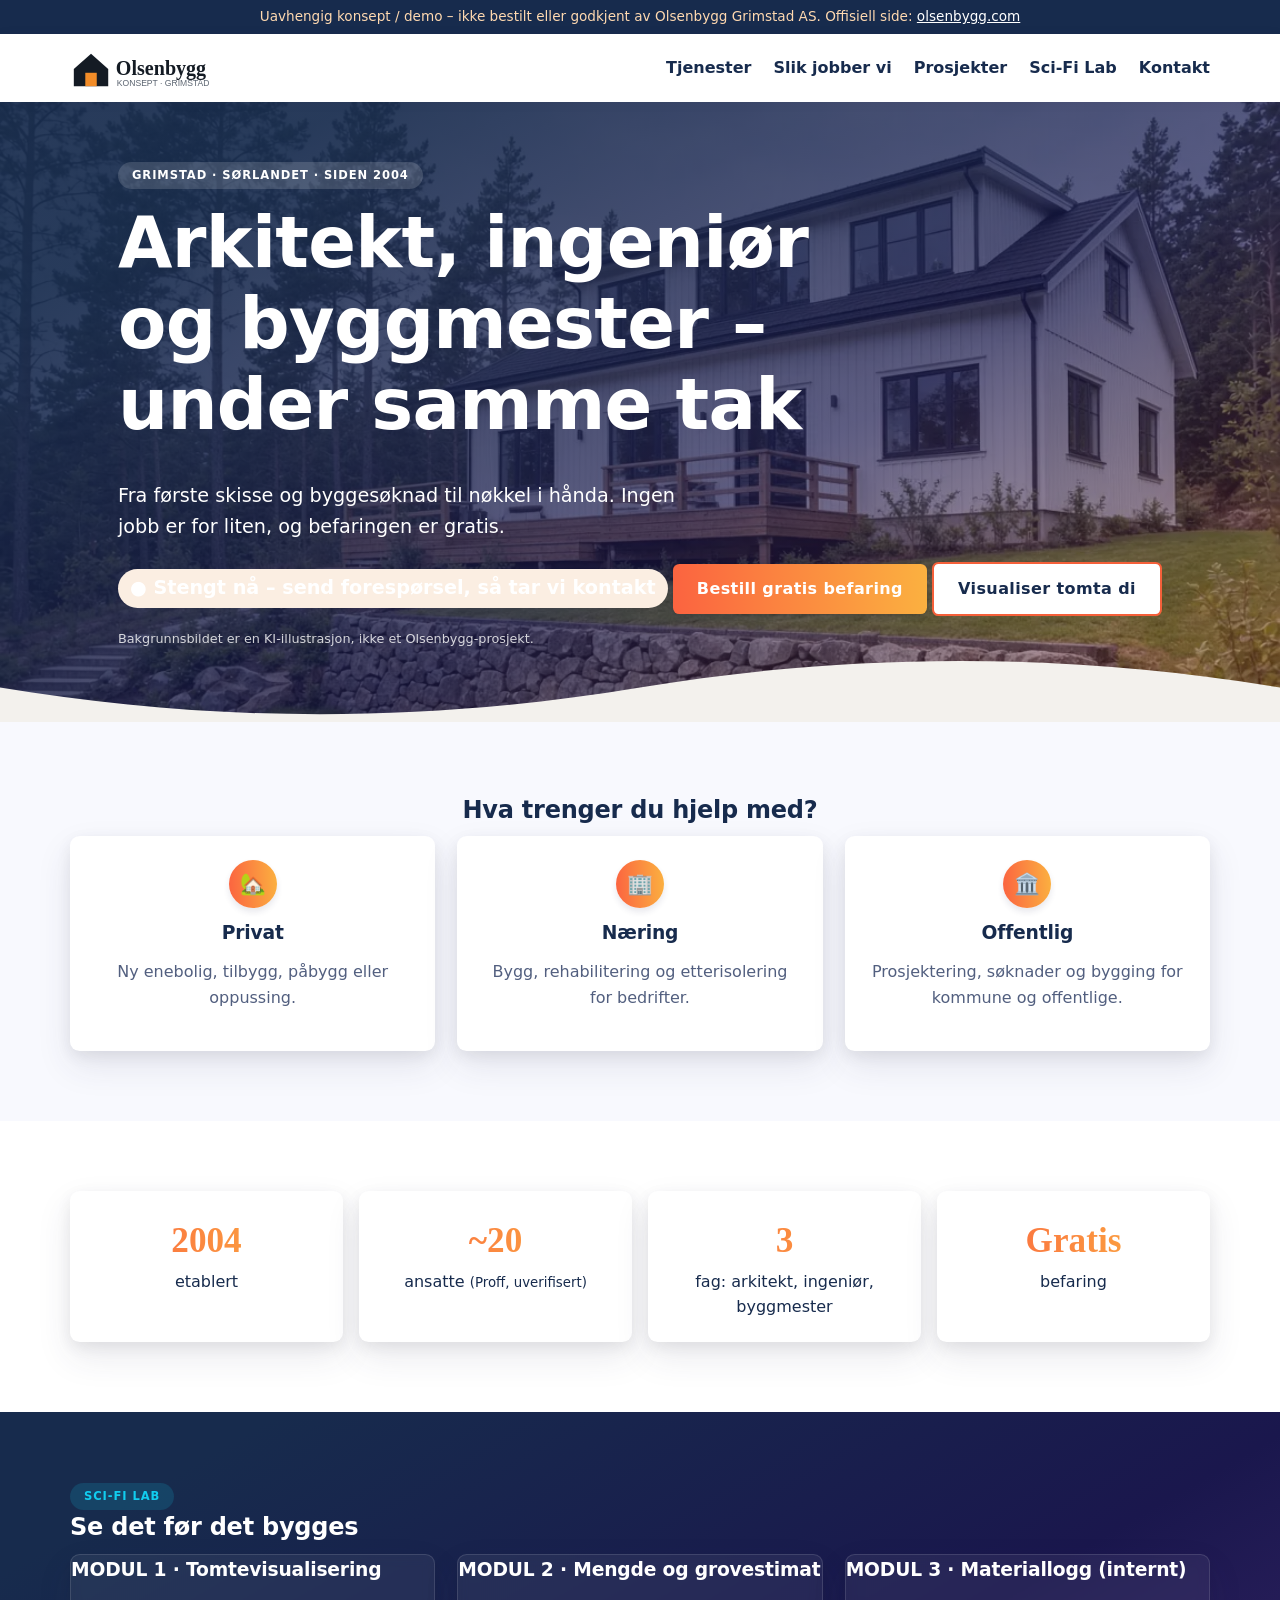
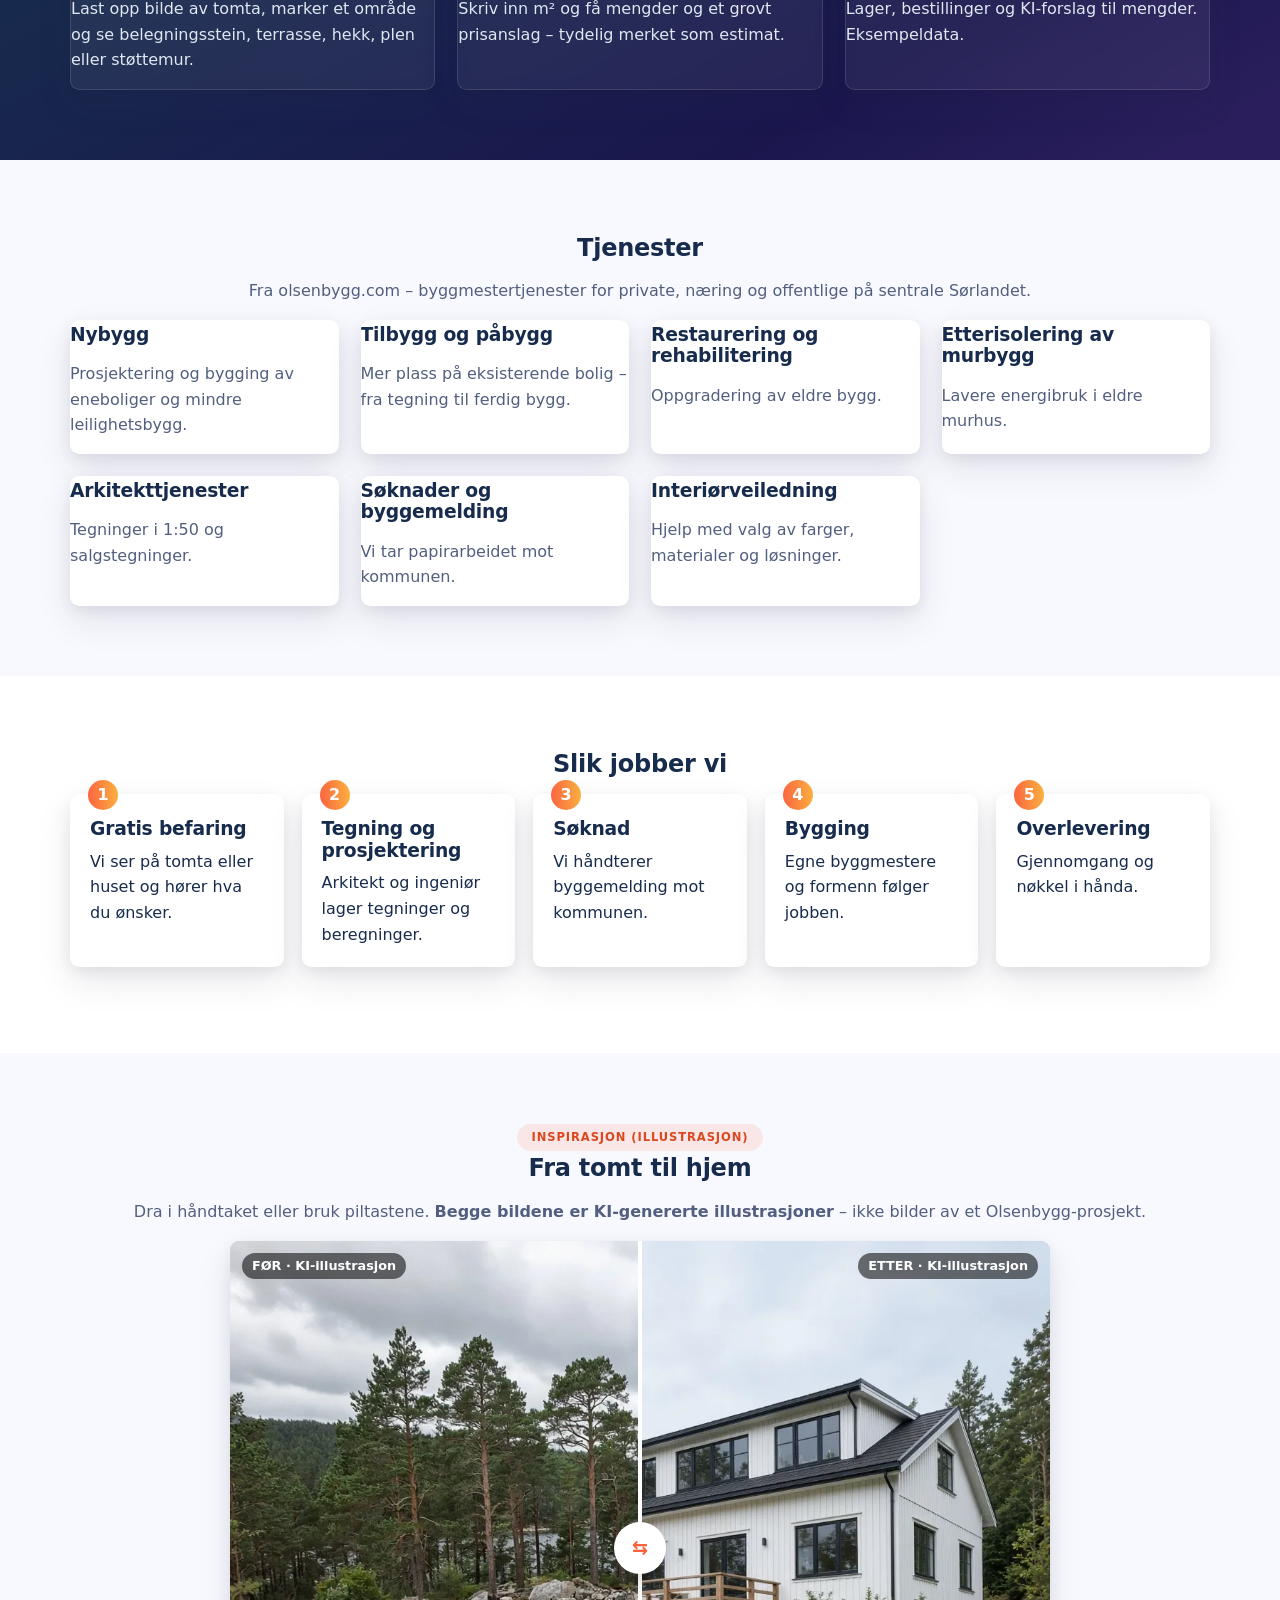
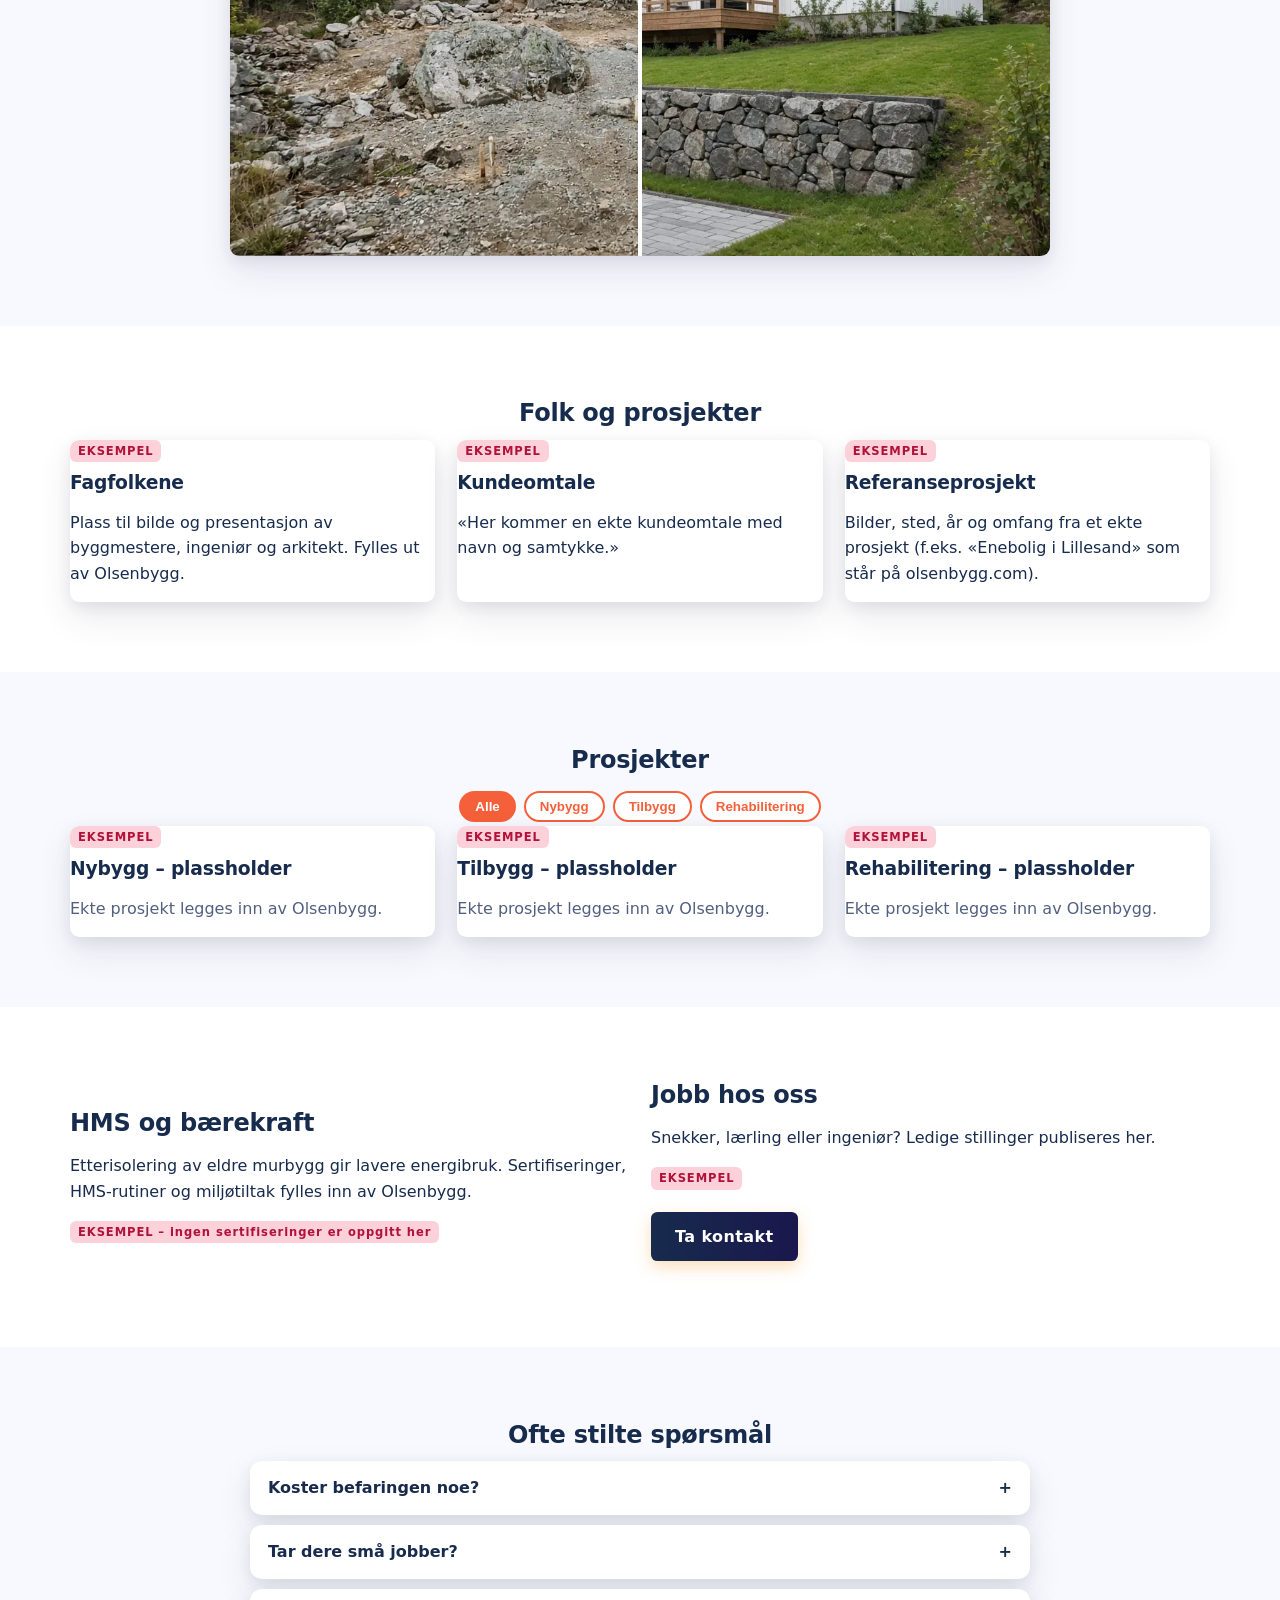
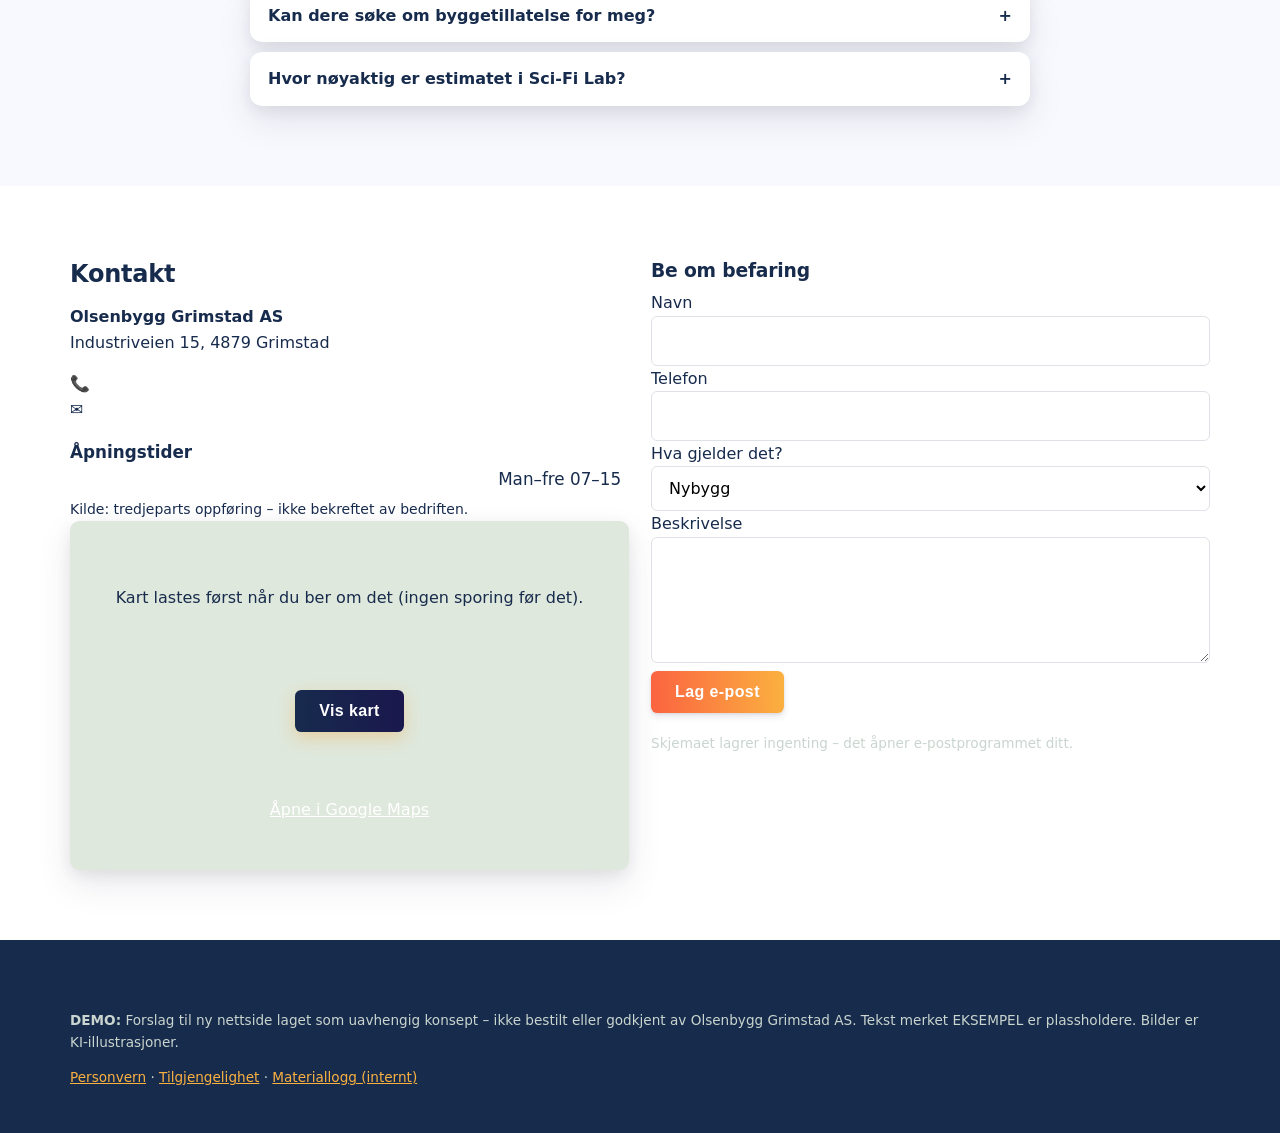
==== commit c8977e15: "Runde 1: Argon-inspirert designspråk (MIT, egen CSS), animasjoner, mobilmeny, fokus" ====
--- a/index.html
+++ b/index.html
@@ -11,7 +11,7 @@
 <meta property="og:image" content="https://tussienorway.github.io/olsenbygg/img/og.jpg"><meta property="og:image:width" content="1200"><meta property="og:image:height" content="630">
 <meta name="twitter:card" content="summary_large_image">
 <link rel="icon" href="favicon.ico"><link rel="manifest" href="manifest.webmanifest">
-<link rel="stylesheet" href="css/style.css"><link rel="stylesheet" href="css/olsen.css">
+<link rel="preload" as="image" href="img/etter-hus.webp"><link rel="stylesheet" href="css/style.css"><link rel="stylesheet" href="css/olsen.css">
 <script type="application/ld+json">{"@context":"https://schema.org","@type":"GeneralContractor","name":"Olsenbygg Grimstad AS","url":"https://www.olsenbygg.com","telephone":"+4741515588","email":"rolf@olsenbygg.com","image":"https://tussienorway.github.io/olsenbygg/img/og.jpg","address":{"@type":"PostalAddress","streetAddress":"Industriveien 15","postalCode":"4879","addressLocality":"Grimstad","addressCountry":"NO"},"geo":{"@type":"GeoCoordinates","latitude":58.316239,"longitude":8.558973},"areaServed":"Sørlandet","openingHoursSpecification":[{"@type":"OpeningHoursSpecification","dayOfWeek":["Monday","Tuesday","Wednesday","Thursday","Friday"],"opens":"07:00","closes":"15:00"}]}</script>
 </head>
 <body>
@@ -32,11 +32,11 @@
 <p style="font-size:.8rem;opacity:.8">Bakgrunnsbildet er en KI-illustrasjon, ikke et Olsenbygg-prosjekt.</p></div>
 <svg class="wave" viewBox="0 0 1440 80" preserveAspectRatio="none" aria-hidden="true"><path fill="#f3f1ed" d="M0 40c240 40 480 40 720 0s480-40 720 0v40H0z"/></svg></section>
 
-<section id="velg"><div class="wrap center"><h2>Hva trenger du hjelp med?</h2>
+<section id="velg" class="reveal"><div class="wrap center"><h2>Hva trenger du hjelp med?</h2>
 <div class="grid g3">
-<a class="card tgc" href="#tjenester" data-seg="privat"><h3>🏡 Privat</h3><p>Ny enebolig, tilbygg, påbygg eller oppussing.</p></a>
-<a class="card tgc" href="#tjenester" data-seg="naering"><h3>🏢 Næring</h3><p>Bygg, rehabilitering og etterisolering for bedrifter.</p></a>
-<a class="card tgc" href="#tjenester" data-seg="offentlig"><h3>🏛️ Offentlig</h3><p>Prosjektering, søknader og bygging for kommune og offentlige.</p></a>
+<a class="card tgc" href="#tjenester" data-seg="privat"><span class="icon-shape" aria-hidden="true">🏡</span><h3>Privat</h3><p>Ny enebolig, tilbygg, påbygg eller oppussing.</p></a>
+<a class="card tgc" href="#tjenester" data-seg="naering"><span class="icon-shape" aria-hidden="true">🏢</span><h3>Næring</h3><p>Bygg, rehabilitering og etterisolering for bedrifter.</p></a>
+<a class="card tgc" href="#tjenester" data-seg="offentlig"><span class="icon-shape" aria-hidden="true">🏛️</span><h3>Offentlig</h3><p>Prosjektering, søknader og bygging for kommune og offentlige.</p></a>
 </div></div></section>
 
 <section class="band"><div class="wrap stats">
@@ -52,14 +52,14 @@
 <section id="tjenester"><div class="wrap"><div class="center"><h2>Tjenester</h2><p>Fra olsenbygg.com – byggmestertjenester for private, næring og offentlige på sentrale Sørlandet.</p></div>
 <div class="grid g3" id="tj"></div></div></section>
 
-<section id="prosess" class="band"><div class="wrap"><h2 class="center">Slik jobber vi</h2>
+<section id="prosess" class="band reveal"><div class="wrap"><h2 class="center">Slik jobber vi</h2>
 <ol class="steps"><li><h3>Gratis befaring</h3>Vi ser på tomta eller huset og hører hva du ønsker.</li><li><h3>Tegning og prosjektering</h3>Arkitekt og ingeniør lager tegninger og beregninger.</li><li><h3>Søknad</h3>Vi håndterer byggemelding mot kommunen.</li><li><h3>Bygging</h3>Egne byggmestere og formenn følger jobben.</li><li><h3>Overlevering</h3>Gjennomgang og nøkkel i hånda.</li></ol></div></section>
 
 <section id="inspirasjon"><div class="wrap"><div class="center"><span class="kicker">Inspirasjon (illustrasjon)</span><h2>Fra tomt til hjem</h2>
 <p>Dra i håndtaket eller bruk piltastene. <b>Begge bildene er KI-genererte illustrasjoner</b> – ikke bilder av et Olsenbygg-prosjekt.</p></div>
 <div class="ba" style="max-width:820px;margin:auto"><img src="img/etter-hus.webp" alt="KI-illustrasjon: ferdig enebolig" width="1024" height="768" loading="lazy"><img class="before" src="img/for-tomt.webp" alt="KI-illustrasjon: ubebygd tomt" width="1024" height="768" loading="lazy"><span class="lbl l">FØR · KI-illustrasjon</span><span class="lbl" style="right:12px">ETTER · KI-illustrasjon</span><div class="line"></div><input type="range" min="0" max="100" value="50" aria-label="Sammenlign før og etter"></div></div></section>
 
-<section id="folk" class="band"><div class="wrap"><h2 class="center">Folk og prosjekter</h2><div class="grid g3">
+<section id="folk" class="band reveal"><div class="wrap"><h2 class="center">Folk og prosjekter</h2><div class="grid g3">
 <div class="card"><span class="ex">EKSEMPEL</span><h3>Fagfolkene</h3><p>Plass til bilde og presentasjon av byggmestere, ingeniør og arkitekt. Fylles ut av Olsenbygg.</p></div>
 <div class="card"><span class="ex">EKSEMPEL</span><h3>Kundeomtale</h3><p>«Her kommer en ekte kundeomtale med navn og samtykke.»</p></div>
 <div class="card"><span class="ex">EKSEMPEL</span><h3>Referanseprosjekt</h3><p>Bilder, sted, år og omfang fra et ekte prosjekt (f.eks. «Enebolig i Lillesand» som står på olsenbygg.com).</p></div>
@@ -75,7 +75,7 @@
 <section class="band"><div class="wrap grid g2 ac"><div><h2>HMS og bærekraft</h2><p>Etterisolering av eldre murbygg gir lavere energibruk. Sertifiseringer, HMS-rutiner og miljøtiltak fylles inn av Olsenbygg.</p><span class="ex">EKSEMPEL – ingen sertifiseringer er oppgitt her</span></div>
 <div><h2>Jobb hos oss</h2><p>Snekker, lærling eller ingeniør? Ledige stillinger publiseres her.</p><span class="ex">EKSEMPEL</span><p><a class="btn alt" href="#kontakt">Ta kontakt</a></p></div></div></section>
 
-<section id="faq"><div class="wrap narrow"><h2 class="center">Ofte stilte spørsmål</h2>
+<section id="faq" class="reveal"><div class="wrap narrow"><h2 class="center">Ofte stilte spørsmål</h2>
 <details class="faq"><summary>Koster befaringen noe?</summary><p>Nei, olsenbygg.com oppgir gratis befaring.</p></details>
 <details class="faq"><summary>Tar dere små jobber?</summary><p>Ja – «Ingen jobb er for liten», ifølge olsenbygg.com.</p></details>
 <details class="faq"><summary>Kan dere søke om byggetillatelse for meg?</summary><p>Ja, søknadsarbeid og byggemeldinger er blant tjenestene.</p></details>
--- a/css/olsen.css
+++ b/css/olsen.css
@@ -29,3 +29,40 @@
 .band{background:#e9e5de;color:var(--ink)}
 .lab .pill{background:#1d2a38;color:#5fe3ff}
 .hero{min-height:620px}
+/* === Runde 1: Argon-inspirert designspråk (Argon Design System © Creative Tim, MIT). Egen CSS, ingen kode kopiert. === */
+:root{--g:#f5603a;--g2:#d9481f;--o:#fbb140;--ink:#172b4d;--muted:#525f7f;--s:#f8f9fe;--r:.6rem;
+ --sh:0 15px 35px rgba(50,50,93,.1),0 5px 15px rgba(0,0,0,.07);--sh-lg:0 50px 100px rgba(50,50,93,.1),0 15px 35px rgba(50,50,93,.15),0 5px 15px rgba(0,0,0,.1);
+ --grad:linear-gradient(87deg,#fb6340 0,#fbb140 100%);--grad-d:linear-gradient(150deg,#172b4d 15%,#1a174d 70%,#2a1f5c 94%)}
+body{background:var(--s);color:var(--muted);font-family:"Open Sans",system-ui,-apple-system,"Segoe UI",Roboto,Arial,sans-serif;-webkit-font-smoothing:antialiased}
+h1,h2,h3{color:var(--ink);font-family:inherit;font-weight:700;letter-spacing:-.01em}
+.hero h1,.hero p{color:#fff}
+.hero:after{background:linear-gradient(150deg,rgba(23,43,77,.92) 15%,rgba(26,23,77,.65) 60%,rgba(251,99,64,.25))}
+.kicker{background:rgba(251,99,64,.12);color:#d9481f;text-transform:uppercase;font-size:.72rem;letter-spacing:.08em}
+.hero .kicker{background:rgba(255,255,255,.15);color:#fff}
+.btn{background:var(--grad);box-shadow:0 4px 6px rgba(50,50,93,.11),0 1px 3px rgba(0,0,0,.08);border-radius:.4rem;letter-spacing:.025em;text-transform:none;transition:transform .15s,box-shadow .15s}
+.btn:hover{transform:translateY(-1px);box-shadow:0 7px 14px rgba(50,50,93,.1),0 3px 6px rgba(0,0,0,.08);background:var(--grad)}
+.btn.ghost{background:#fff;color:var(--ink)!important}
+.btn.alt{background:linear-gradient(87deg,#172b4d,#1a174d)}
+.card{background:#fff;border:0;border-radius:var(--r);box-shadow:var(--sh);transition:transform .25s ease,box-shadow .25s ease}
+a.card:hover,.card.hov:hover{transform:translateY(-6px);box-shadow:var(--sh-lg)}
+a.card{text-decoration:none;color:var(--muted)}
+.icon-shape{width:48px;height:48px;border-radius:50%;display:inline-grid;place-items:center;background:var(--grad);color:#fff;font-size:1.3rem;box-shadow:0 4px 6px rgba(50,50,93,.11);margin-bottom:10px}
+.band{background:#fff}
+.stats>div{background:#fff;border-radius:var(--r);box-shadow:var(--sh);padding:22px}
+.stats b{background:var(--grad);-webkit-background-clip:text;background-clip:text;color:transparent}
+.lab{background:var(--grad-d)}
+.lab .card{background:rgba(255,255,255,.06);border:1px solid rgba(255,255,255,.12);backdrop-filter:blur(6px)}
+.lab .kicker{background:rgba(17,205,239,.15);color:#11cdef}
+.steps li{box-shadow:var(--sh)}.steps li:before{background:var(--grad)}
+details.faq{box-shadow:var(--sh);transition:box-shadow .2s}details.faq[open]{box-shadow:var(--sh-lg)}
+details.faq summary{color:var(--ink);list-style:none}details.faq summary:after{content:"+";float:right;transition:transform .2s}details.faq[open] summary:after{transform:rotate(45deg)}
+input,select,textarea{border-radius:.375rem;border:1px solid #dee2e6;transition:box-shadow .15s,border-color .15s}
+input:focus,select:focus,textarea:focus{outline:0;border-color:#fbb140;box-shadow:0 3px 9px rgba(50,50,9,0),3px 4px 8px rgba(251,99,64,.15)}
+:focus-visible{outline:3px solid #11cdef;outline-offset:2px}
+.ex{background:#fdd1da;color:#b0123a}
+header.top{box-shadow:0 1px 10px rgba(50,50,93,.08)}
+.concept{background:#172b4d}
+footer.band{background:#172b4d;color:#c8d1e3}footer.band a{color:#fbb140}
+.reveal{opacity:0;transform:translateY(24px);transition:opacity .6s ease,transform .6s ease}.reveal.in{opacity:1;transform:none}
+@media (prefers-reduced-motion:reduce){*{transition:none!important;animation:none!important;scroll-behavior:auto!important}.reveal{opacity:1;transform:none}}
+@media (max-width:760px){section{padding:48px 0}.hero{min-height:540px}.hero h1{font-size:2rem}.stats{grid-template-columns:1fr 1fr}.grid.g2,.grid.g3{grid-template-columns:1fr}#meny{display:none;position:absolute;top:68px;left:0;right:0;background:#fff;flex-direction:column;padding:16px 20px;box-shadow:var(--sh)}#meny.on{display:flex}.burger{display:block}}
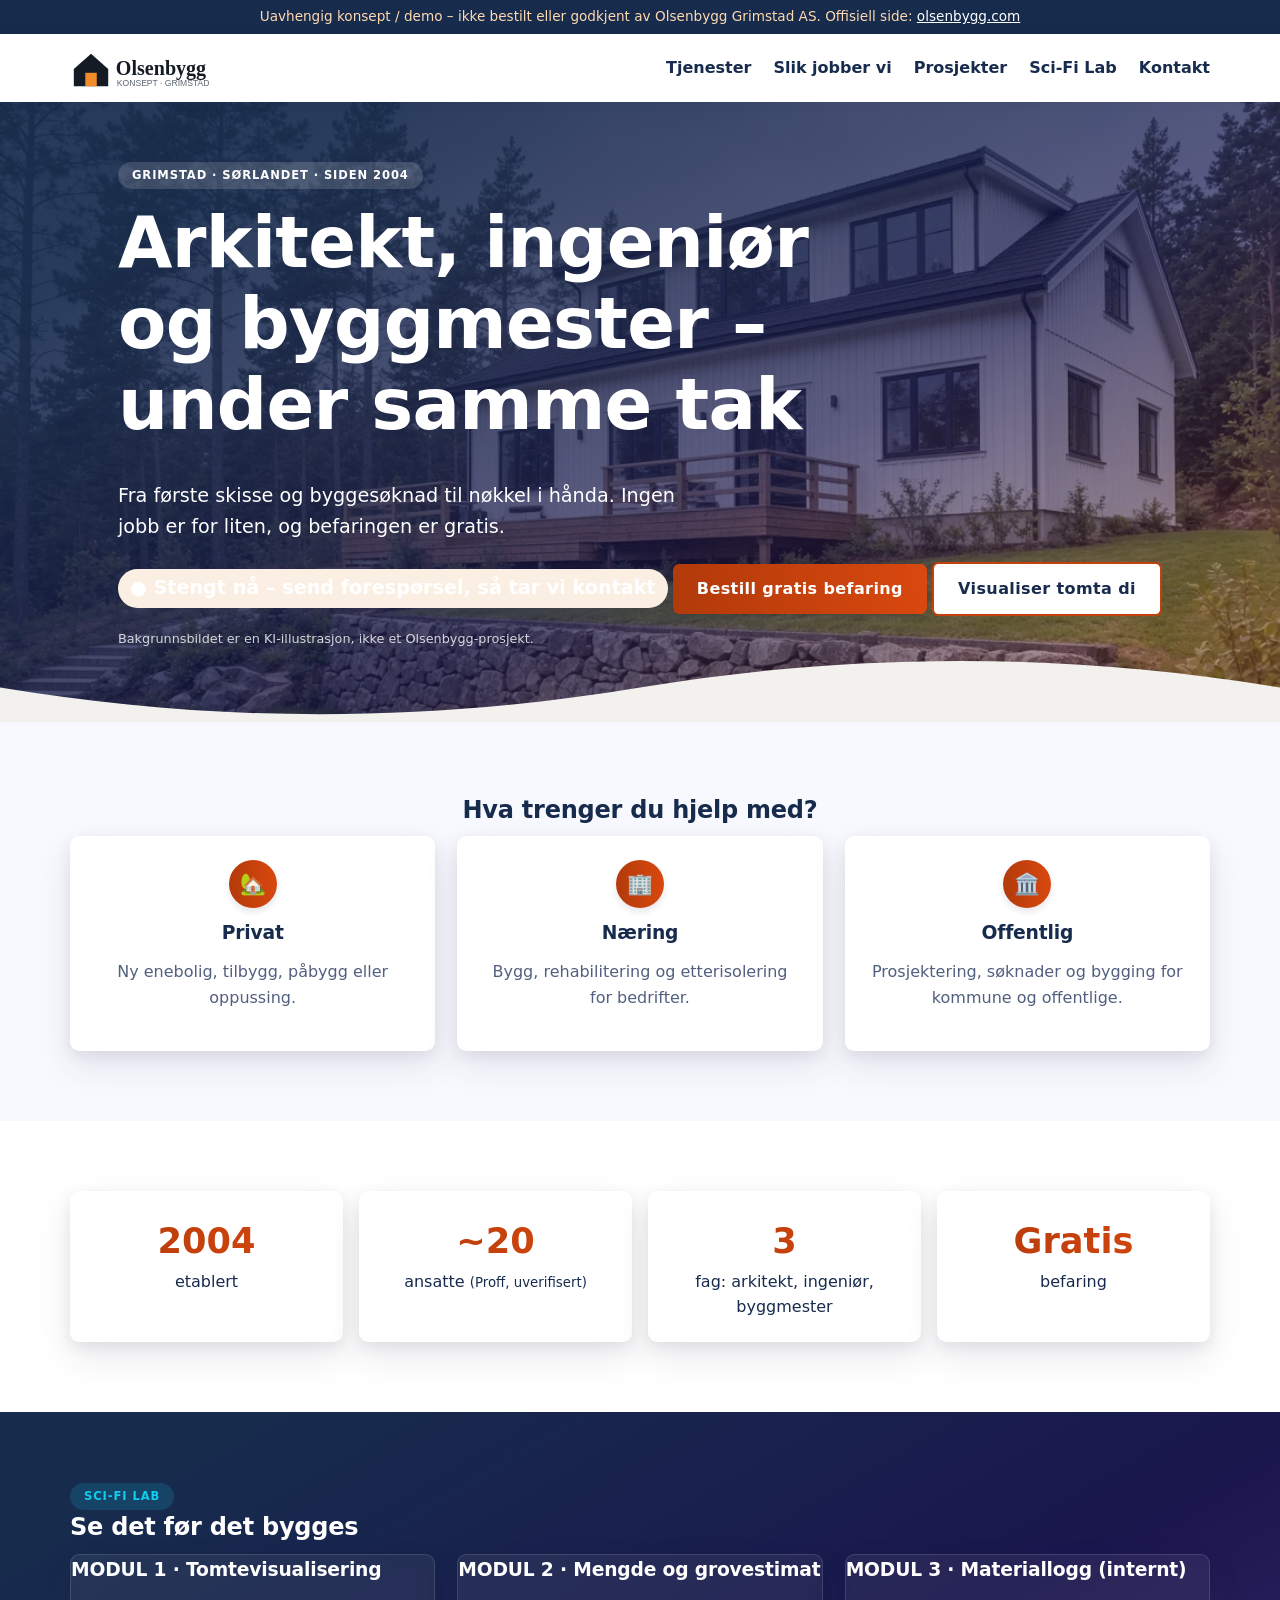
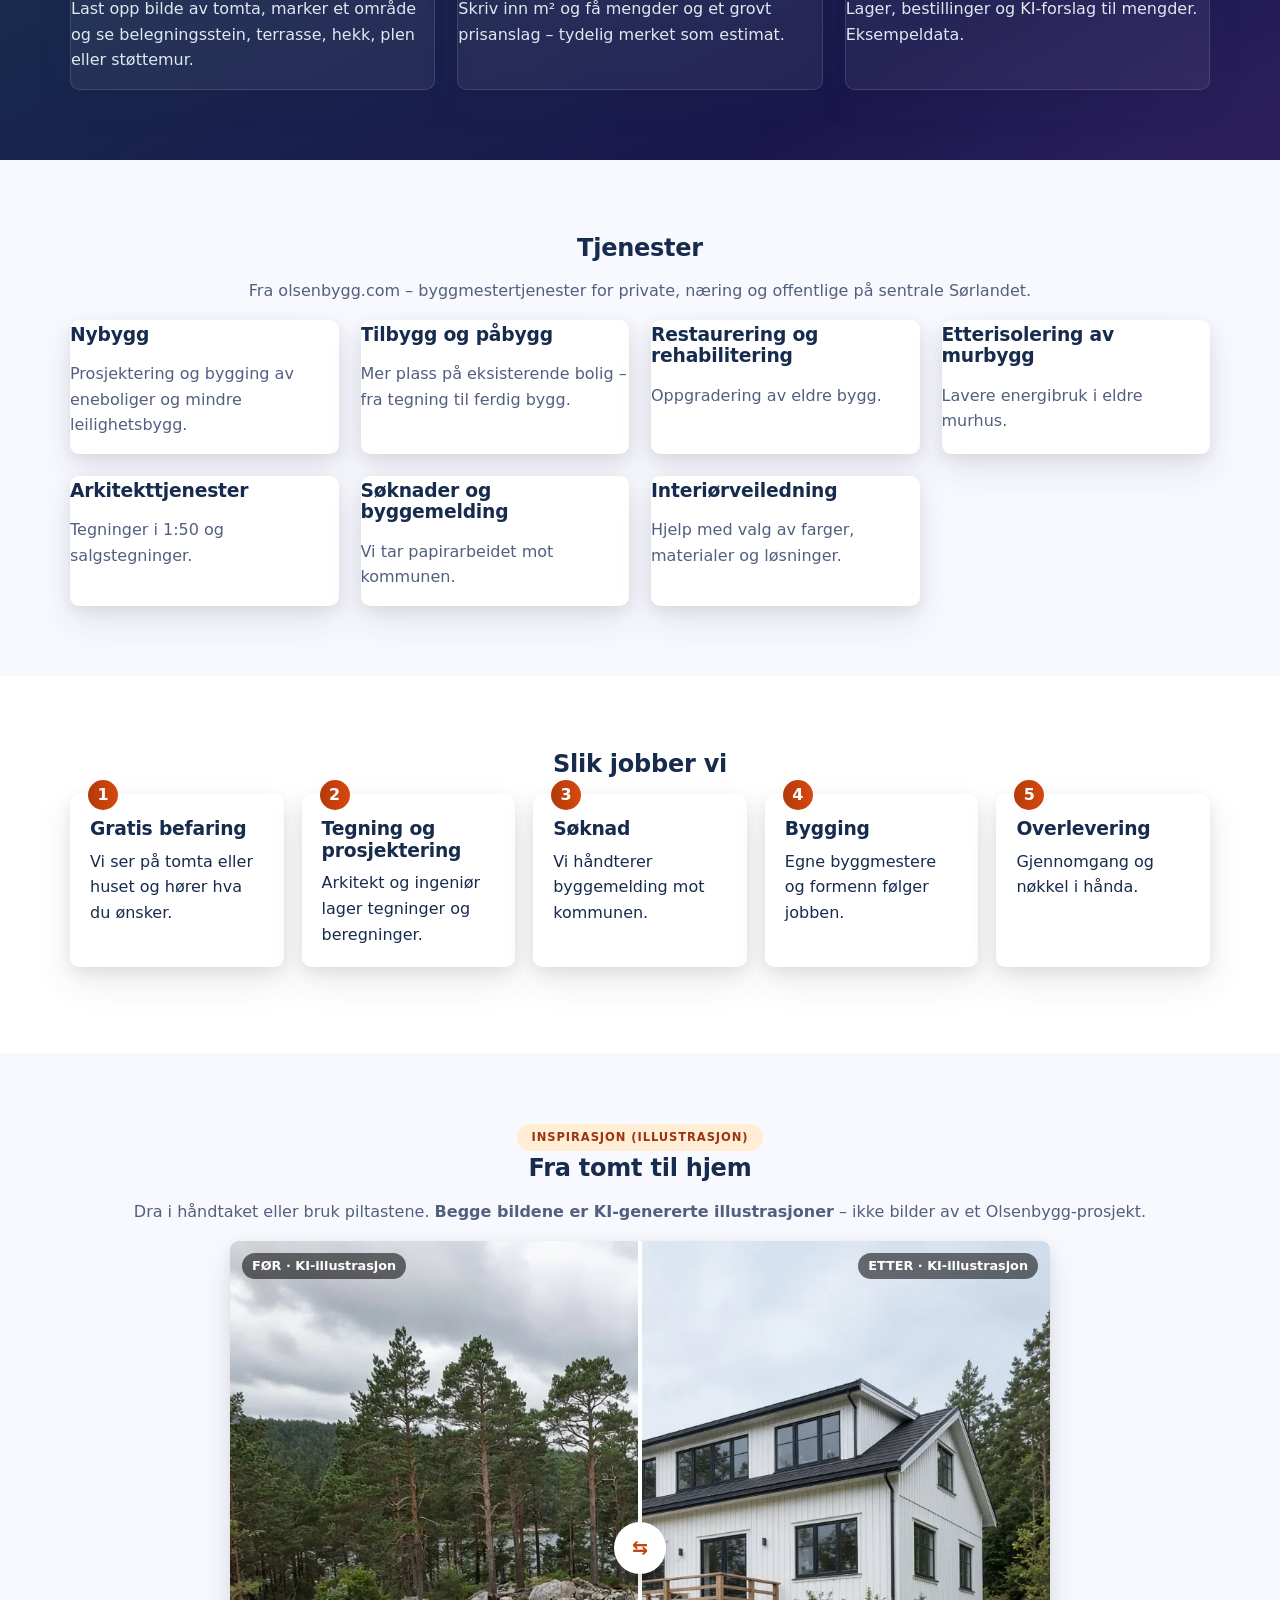
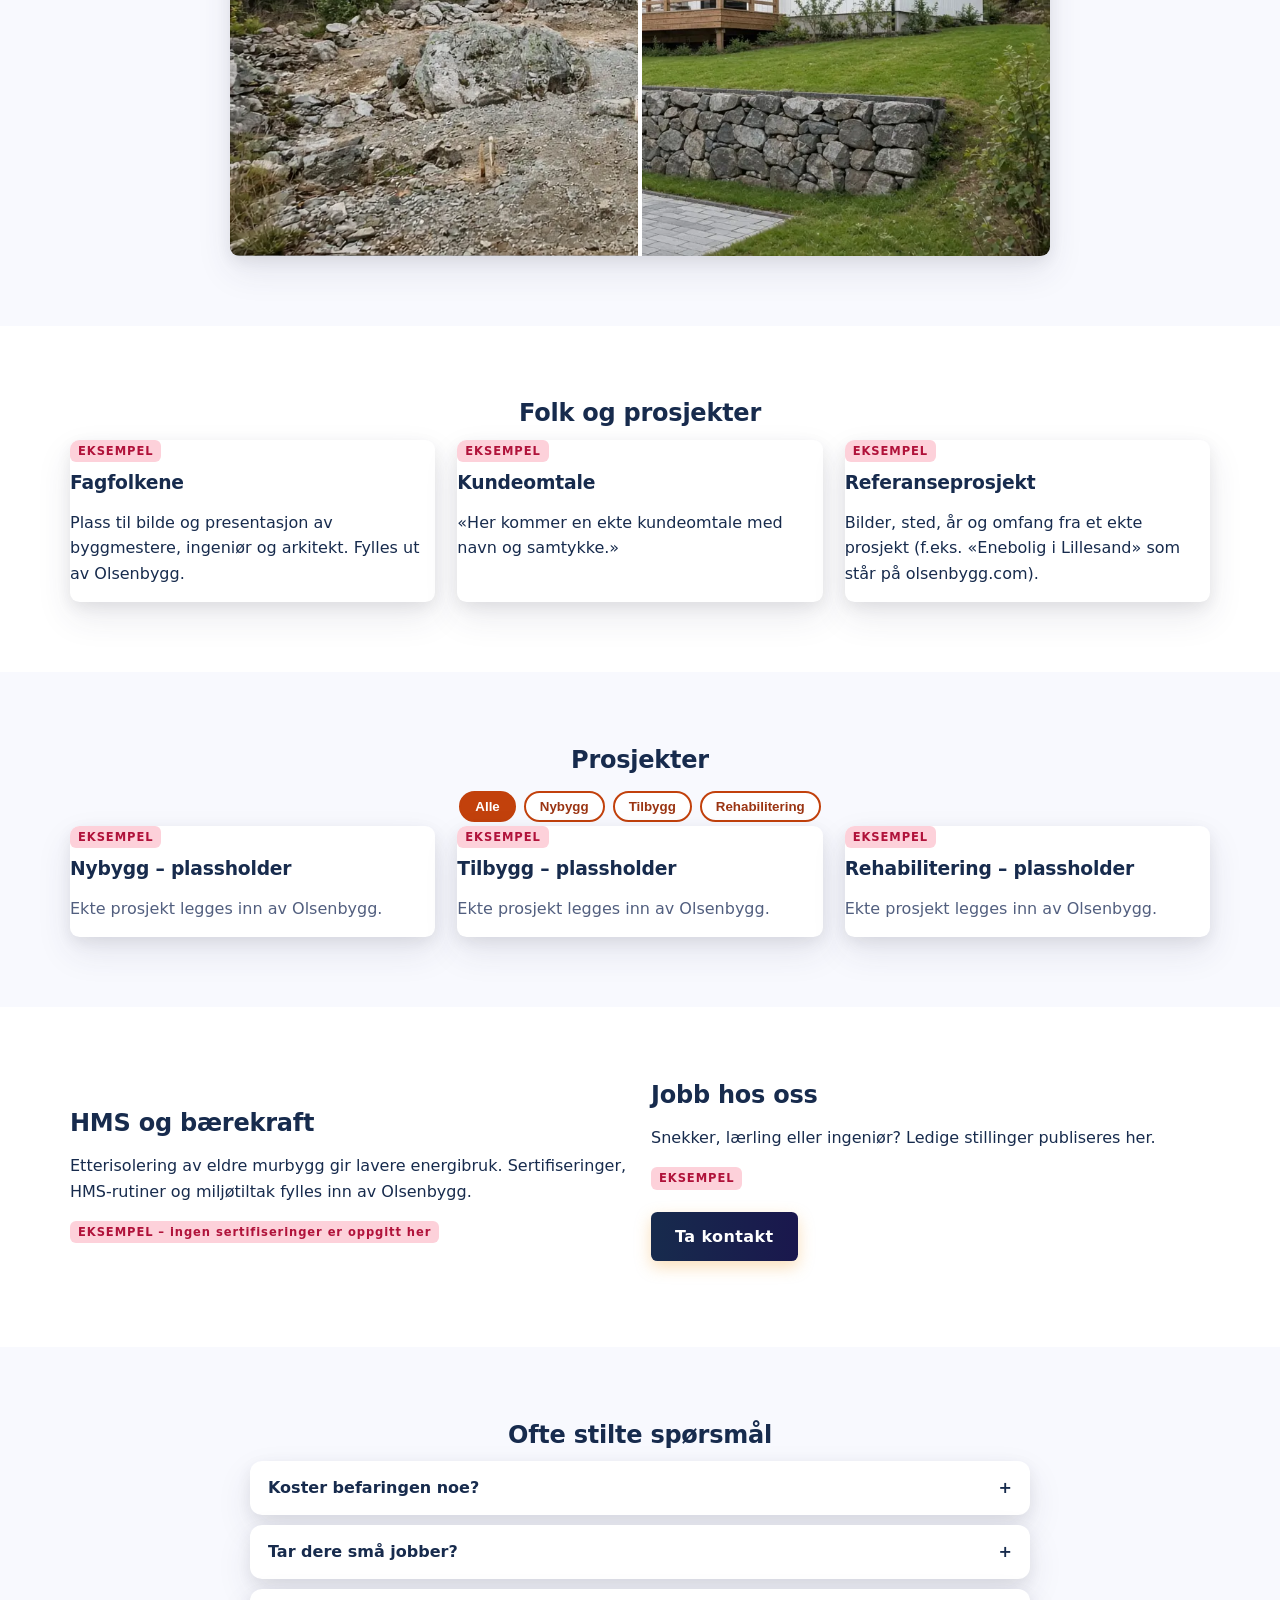
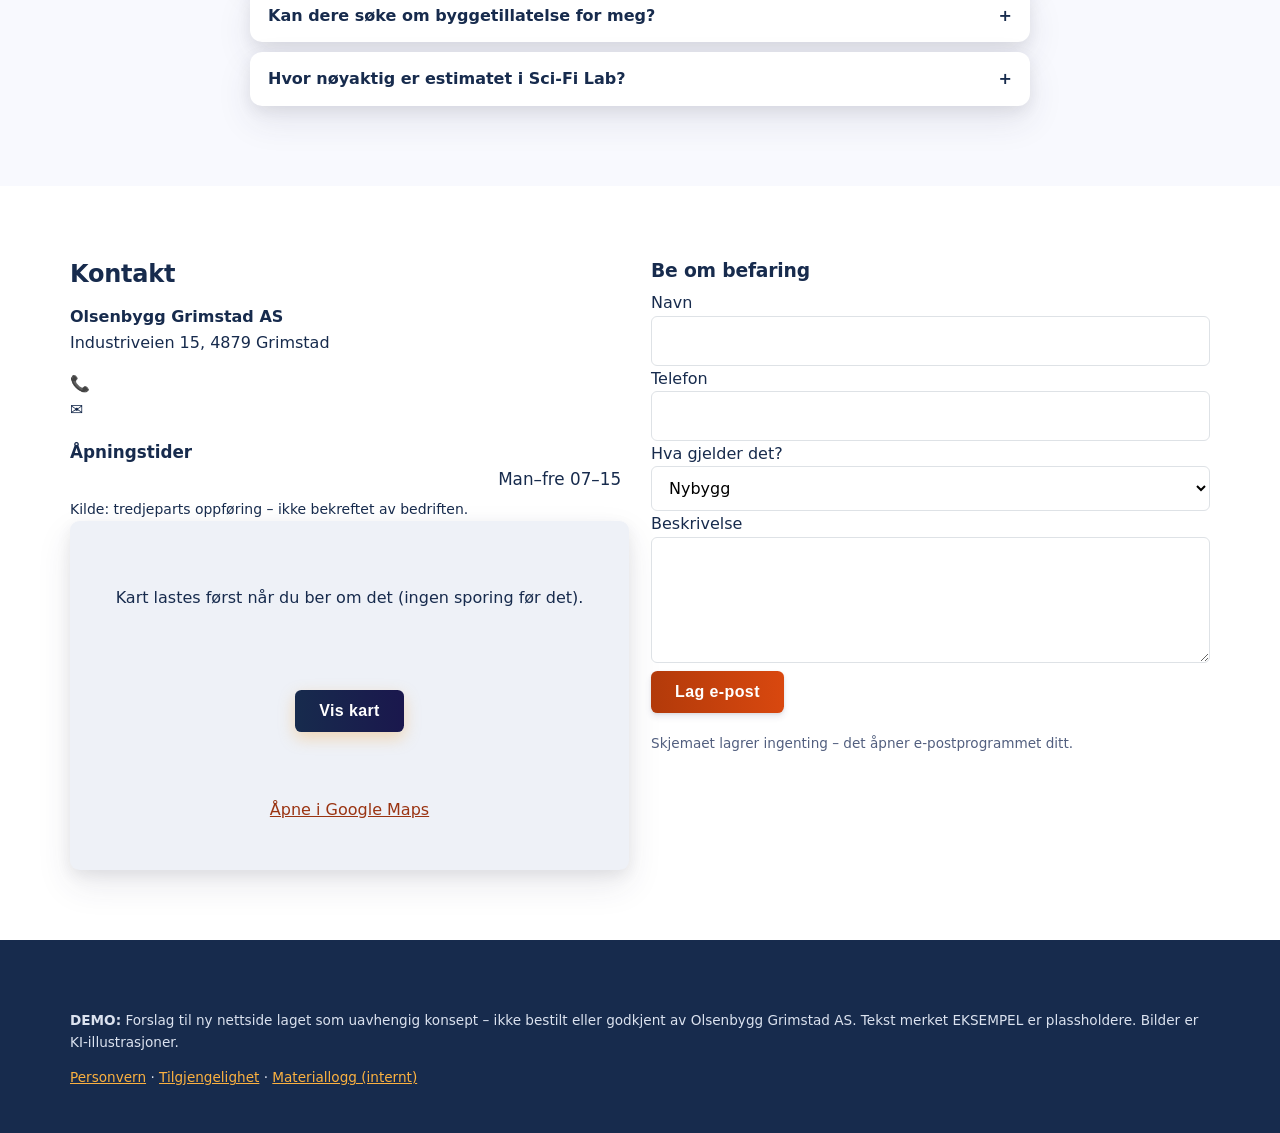
==== commit 0b93ba5b: "Runde 4: Lighthouse – WCAG-kontrast, label, responsive bilder, CLS 0" ====
--- a/index.html
+++ b/index.html
@@ -11,7 +11,7 @@
 <meta property="og:image" content="https://tussienorway.github.io/olsenbygg/img/og.jpg"><meta property="og:image:width" content="1200"><meta property="og:image:height" content="630">
 <meta name="twitter:card" content="summary_large_image">
 <link rel="icon" href="favicon.ico"><link rel="manifest" href="manifest.webmanifest">
-<link rel="preload" as="image" href="img/etter-hus.webp"><link rel="stylesheet" href="css/style.css"><link rel="stylesheet" href="css/olsen.css">
+<link rel="preload" as="image" href="img/etter-hus.webp" imagesrcset="img/etter-hus-640.webp 640w, img/etter-hus.webp 1024w" imagesizes="100vw" fetchpriority="high"><link rel="stylesheet" href="css/style.css"><link rel="stylesheet" href="css/olsen.css">
 <script type="application/ld+json">{"@context":"https://schema.org","@type":"GeneralContractor","name":"Olsenbygg Grimstad AS","url":"https://www.olsenbygg.com","telephone":"+4741515588","email":"rolf@olsenbygg.com","image":"https://tussienorway.github.io/olsenbygg/img/og.jpg","address":{"@type":"PostalAddress","streetAddress":"Industriveien 15","postalCode":"4879","addressLocality":"Grimstad","addressCountry":"NO"},"geo":{"@type":"GeoCoordinates","latitude":58.316239,"longitude":8.558973},"areaServed":"Sørlandet","openingHoursSpecification":[{"@type":"OpeningHoursSpecification","dayOfWeek":["Monday","Tuesday","Wednesday","Thursday","Friday"],"opens":"07:00","closes":"15:00"}]}</script>
 </head>
 <body>
@@ -57,7 +57,7 @@
 
 <section id="inspirasjon"><div class="wrap"><div class="center"><span class="kicker">Inspirasjon (illustrasjon)</span><h2>Fra tomt til hjem</h2>
 <p>Dra i håndtaket eller bruk piltastene. <b>Begge bildene er KI-genererte illustrasjoner</b> – ikke bilder av et Olsenbygg-prosjekt.</p></div>
-<div class="ba" style="max-width:820px;margin:auto"><img src="img/etter-hus.webp" alt="KI-illustrasjon: ferdig enebolig" width="1024" height="768" loading="lazy"><img class="before" src="img/for-tomt.webp" alt="KI-illustrasjon: ubebygd tomt" width="1024" height="768" loading="lazy"><span class="lbl l">FØR · KI-illustrasjon</span><span class="lbl" style="right:12px">ETTER · KI-illustrasjon</span><div class="line"></div><input type="range" min="0" max="100" value="50" aria-label="Sammenlign før og etter"></div></div></section>
+<div class="ba" style="max-width:820px;margin:auto"><img src="img/etter-hus.webp" srcset="img/etter-hus-640.webp 640w, img/etter-hus.webp 1024w" sizes="(max-width:860px) 100vw, 820px" alt="KI-illustrasjon: ferdig enebolig" width="1024" height="768" loading="lazy"><img class="before" src="img/for-tomt.webp" srcset="img/for-tomt-640.webp 640w, img/for-tomt.webp 1024w" sizes="(max-width:860px) 100vw, 820px" alt="KI-illustrasjon: ubebygd tomt" width="1024" height="768" loading="lazy"><span class="lbl l">FØR · KI-illustrasjon</span><span class="lbl" style="right:12px">ETTER · KI-illustrasjon</span><div class="line"></div><input type="range" min="0" max="100" value="50" aria-label="Sammenlign før og etter"></div></div></section>
 
 <section id="folk" class="band reveal"><div class="wrap"><h2 class="center">Folk og prosjekter</h2><div class="grid g3">
 <div class="card"><span class="ex">EKSEMPEL</span><h3>Fagfolkene</h3><p>Plass til bilde og presentasjon av byggmestere, ingeniør og arkitekt. Fylles ut av Olsenbygg.</p></div>
--- a/css/olsen.css
+++ b/css/olsen.css
@@ -66,3 +66,41 @@
 .reveal{opacity:0;transform:translateY(24px);transition:opacity .6s ease,transform .6s ease}.reveal.in{opacity:1;transform:none}
 @media (prefers-reduced-motion:reduce){*{transition:none!important;animation:none!important;scroll-behavior:auto!important}.reveal{opacity:1;transform:none}}
 @media (max-width:760px){section{padding:48px 0}.hero{min-height:540px}.hero h1{font-size:2rem}.stats{grid-template-columns:1fr 1fr}.grid.g2,.grid.g3{grid-template-columns:1fr}#meny{display:none;position:absolute;top:68px;left:0;right:0;background:#fff;flex-direction:column;padding:16px 20px;box-shadow:var(--sh)}#meny.on{display:flex}.burger{display:block}}
+/* Runde 2: Sci-Fi Lab */
+.sone{display:grid;grid-template-columns:auto 1fr 110px auto;gap:8px;align-items:end;padding:10px;border-radius:.5rem;margin:6px 0;background:rgba(255,255,255,.04);border:1px solid transparent;transition:border-color .2s,background .2s}
+.sone.on{border-color:#11cdef;background:rgba(17,205,239,.08)}
+.sone label{margin:0;font-size:.78rem}.sone .sel{background:none;border:0;color:#11cdef;font-weight:800;cursor:pointer;padding:10px 4px}
+.sone .x{background:none;border:0;color:#f5365c;font-size:1.1rem;cursor:pointer;padding:10px}
+.tbar{display:flex;flex-wrap:wrap;gap:6px;margin-bottom:10px}.tbar .btn{padding:7px 14px;font-size:.85rem;margin:0}
+.lab .btn.ghost{background:rgba(255,255,255,.1);color:#fff!important;border:1px solid rgba(255,255,255,.25)}
+.dot{display:inline-block;width:12px;height:12px;border-radius:3px;margin-right:8px;vertical-align:-1px}
+.big{float:right;font-size:1.4rem;background:var(--grad);-webkit-background-clip:text;background-clip:text;color:transparent}
+.est tr.sum th{font-size:1.05rem;border-top:2px solid #fb6340}
+.lab .est{color:#dfe8f1}.lab .est th{color:#fff}
+@media(max-width:760px){.sone{grid-template-columns:1fr 1fr}.sone select{grid-column:1/-1}}
+/* Runde 3: materiallogg */
+.pad{padding:24px}.scroll{overflow-x:auto}
+.tool table{background:transparent}.tool th{color:var(--ink);font-size:.78rem;text-transform:uppercase;letter-spacing:.05em;background:#f6f9fc}
+.tool tr:hover td{background:#fafbfe}
+.tbar2{display:flex;flex-wrap:wrap;gap:12px;align-items:center;justify-content:space-between;margin-bottom:12px}.tbar2 input[type=search]{flex:1;min-width:200px;max-width:360px}
+.inl{display:flex;gap:6px;align-items:center;font-weight:600}.inl input{width:auto}
+.fgrid5{display:grid;grid-template-columns:2fr 1fr 1fr 1fr 2fr auto;gap:8px;margin-top:14px}.fgrid2{display:grid;grid-template-columns:1fr 1fr;gap:10px}
+.fgrid5 .btn{margin:0}.tool label{font-weight:700;font-size:.85rem;color:var(--ink)}
+.mini{border:0;background:#f6f9fc;color:var(--ink);border-radius:.375rem;padding:4px 10px;font-weight:700;cursor:pointer;box-shadow:0 1px 3px rgba(50,50,93,.15);transition:transform .1s}.mini:hover{transform:translateY(-1px)}.mini.del{color:#f5365c}
+.bar{width:90px;height:8px;border-radius:99px;background:#e9ecef;overflow:hidden}.bar span{display:block;height:100%;border-radius:99px;transition:width .4s}
+.pill.ok{background:#d3f7e6;color:#1a8a5a}.warnc{background:linear-gradient(87deg,#f5365c,#f56036)!important;-webkit-background-clip:text!important;background-clip:text!important}
+.hist{max-height:240px;overflow:auto;font-size:.88rem;padding-left:20px}.res{background:#f6f9fc;border-radius:.5rem;padding:12px;margin-top:12px}
+@media(max-width:760px){.fgrid5,.fgrid2{grid-template-columns:1fr}}
+.stats b{font-family:inherit;font-weight:800}
+/* Runde 4: kontrast (WCAG AA), ytelse, CLS */
+:root{--g:#c2410c;--grad:linear-gradient(87deg,#b23a0a 0,#d9480f 100%)}
+.kicker{color:#9a3412;background:#ffedd5}
+.pfilt button{border-color:#c2410c;color:#9a3412}.pfilt button[aria-pressed=true]{background:#c2410c;color:#fff}
+.map-wrap{background:#eef1f7;color:var(--ink)}.map-wrap a{color:#9a3412}
+#kform .fsmall{color:var(--muted)}footer .fsmall,footer.band{color:#dbe2ef}
+.callbar a{color:#172b4d;font-weight:800;text-decoration:none}
+#vcanvas{aspect-ratio:4/3;height:auto}
+@media(max-width:760px){.hero .bg{background-image:url(../img/etter-hus-640.webp)!important}}
+.lab .fsmall{color:#c8d3e6}
+#vstatus{min-height:1.6em}#soner{min-height:210px}#esttab{min-height:170px}
+#kpi{min-height:110px}#lager{min-height:300px}#best{min-height:80px}
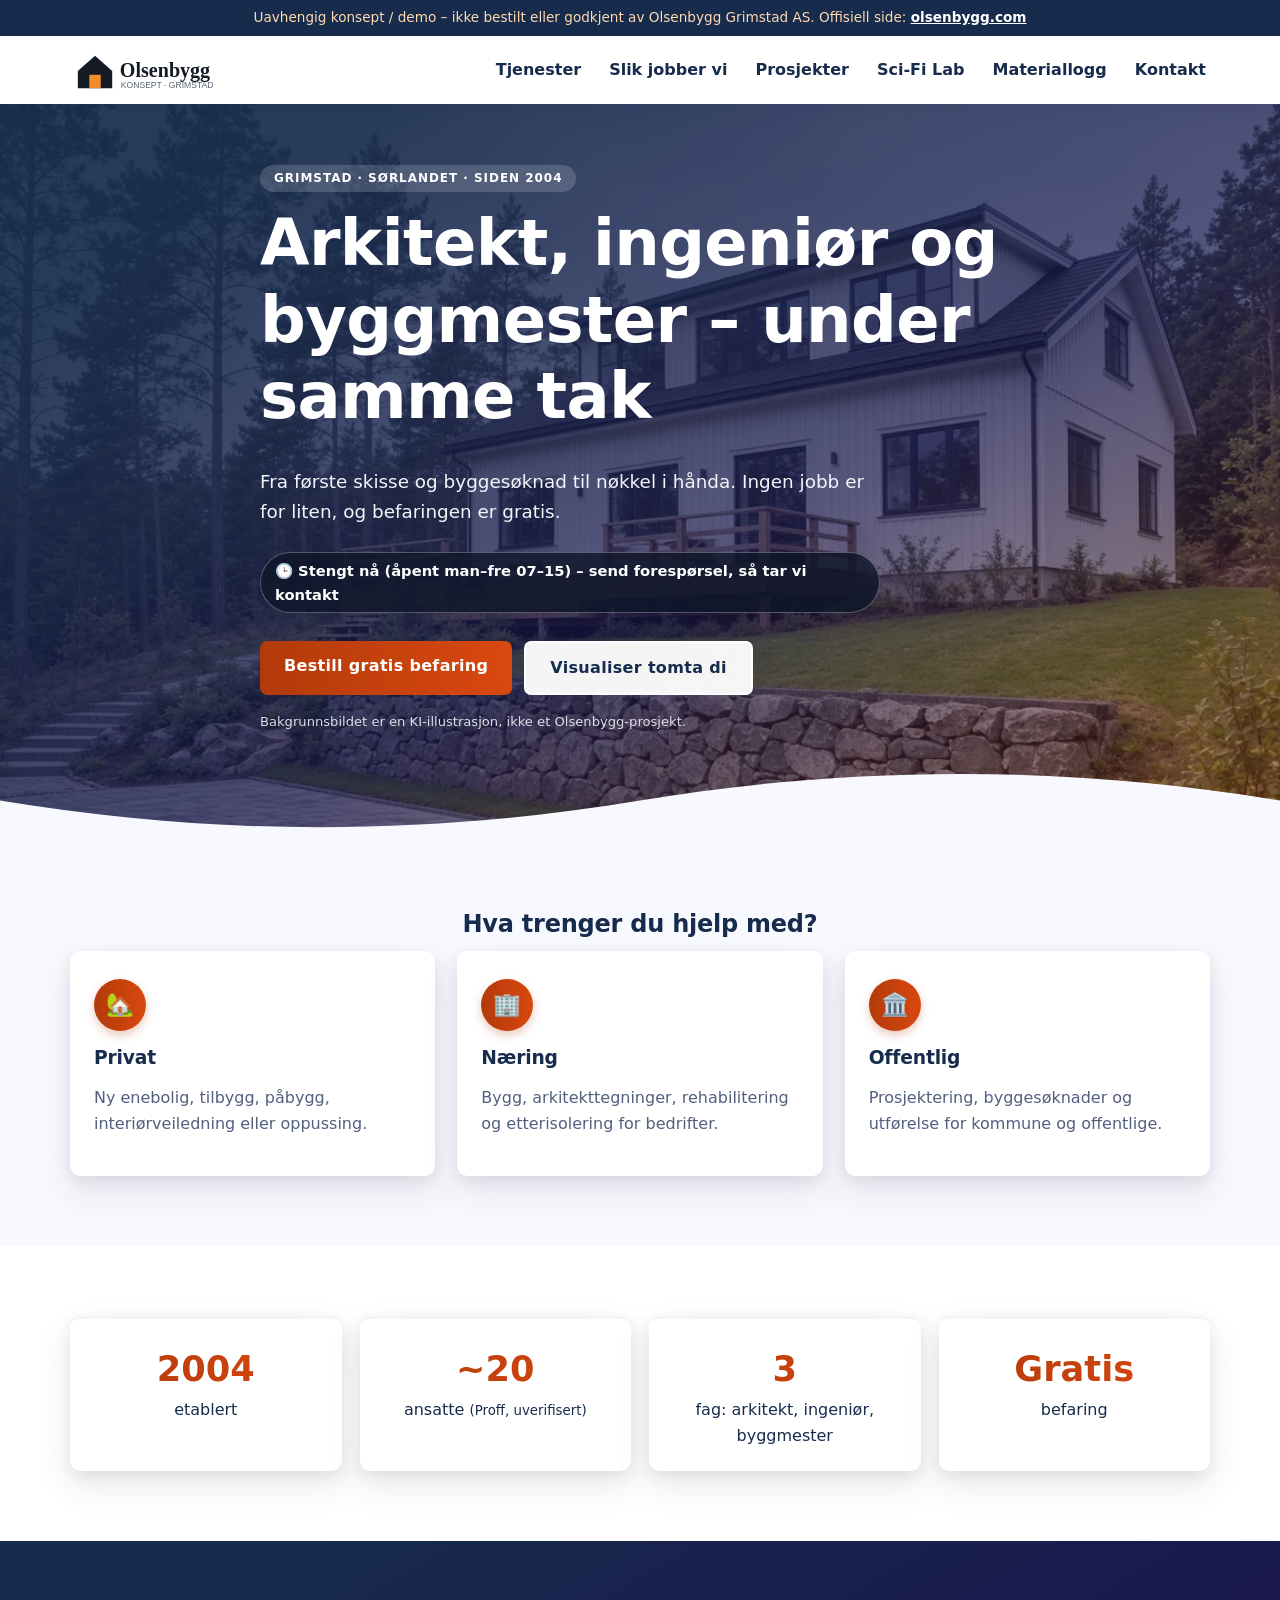
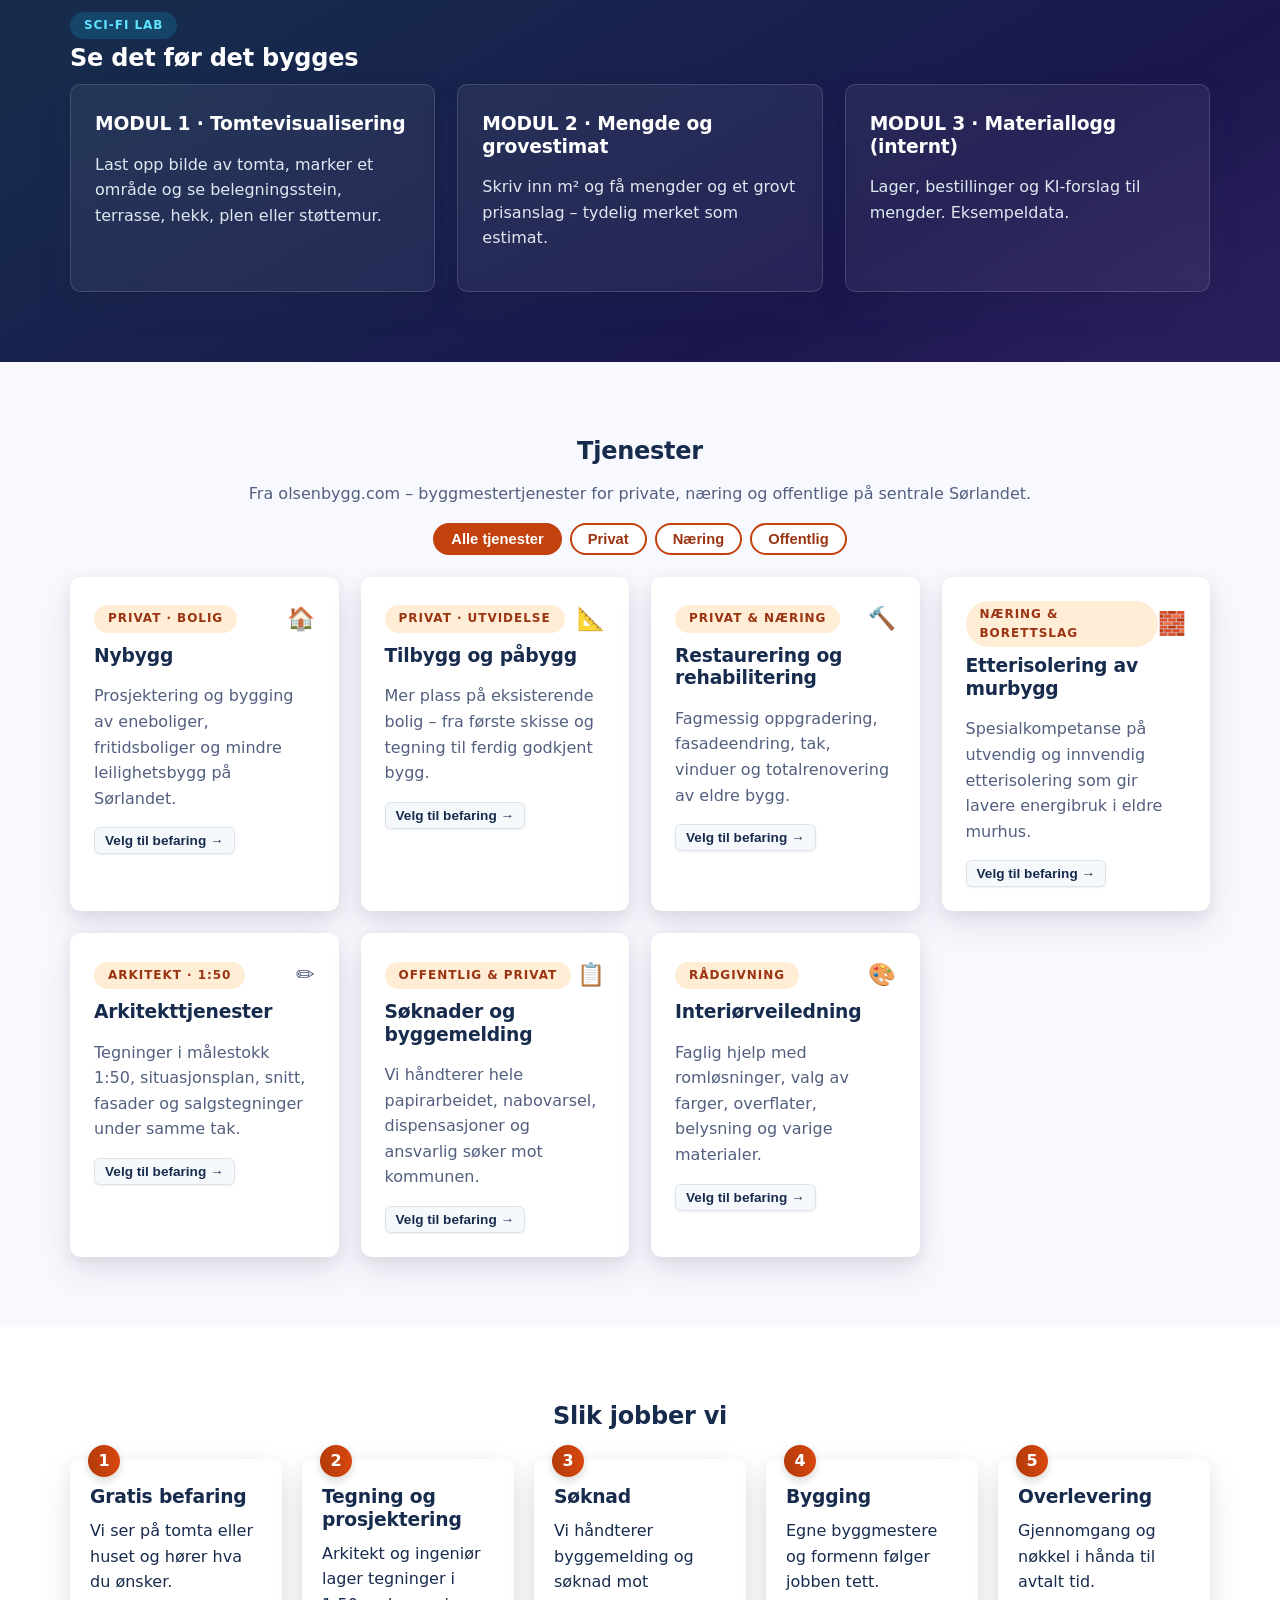
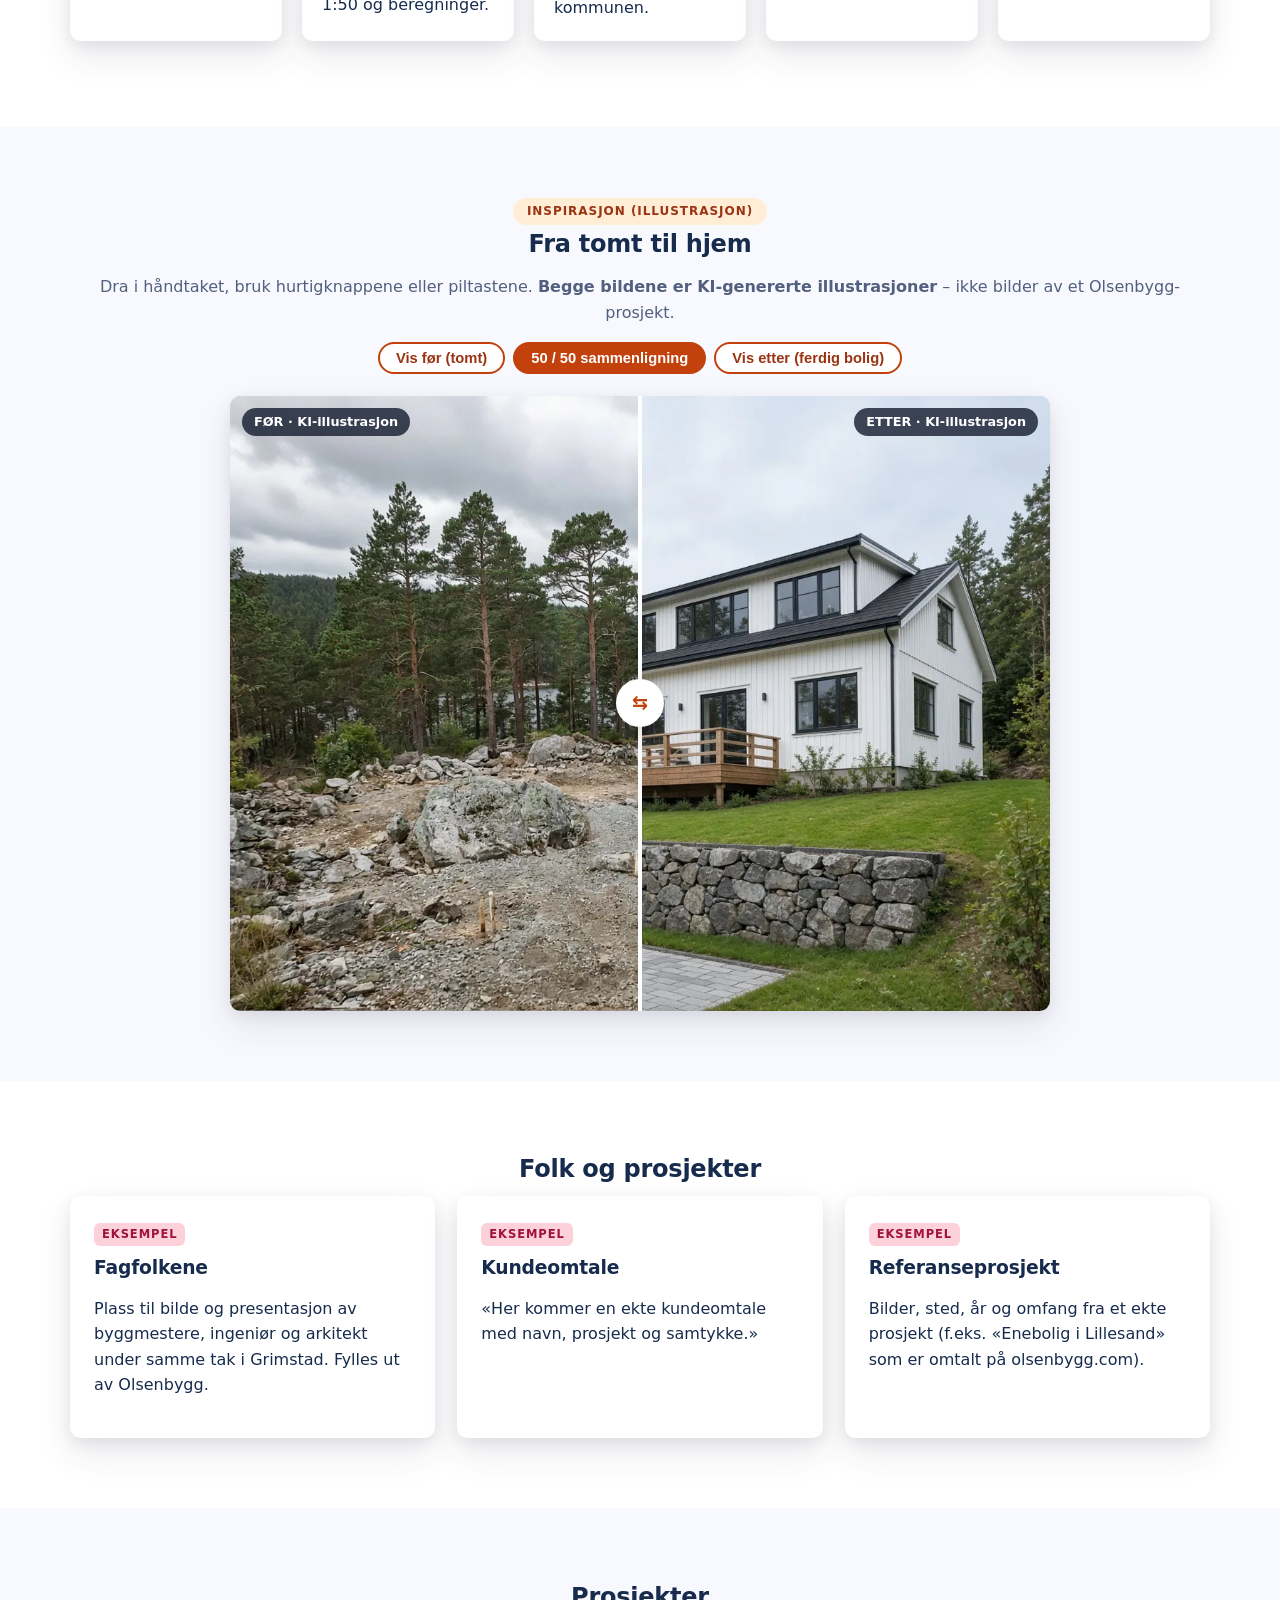
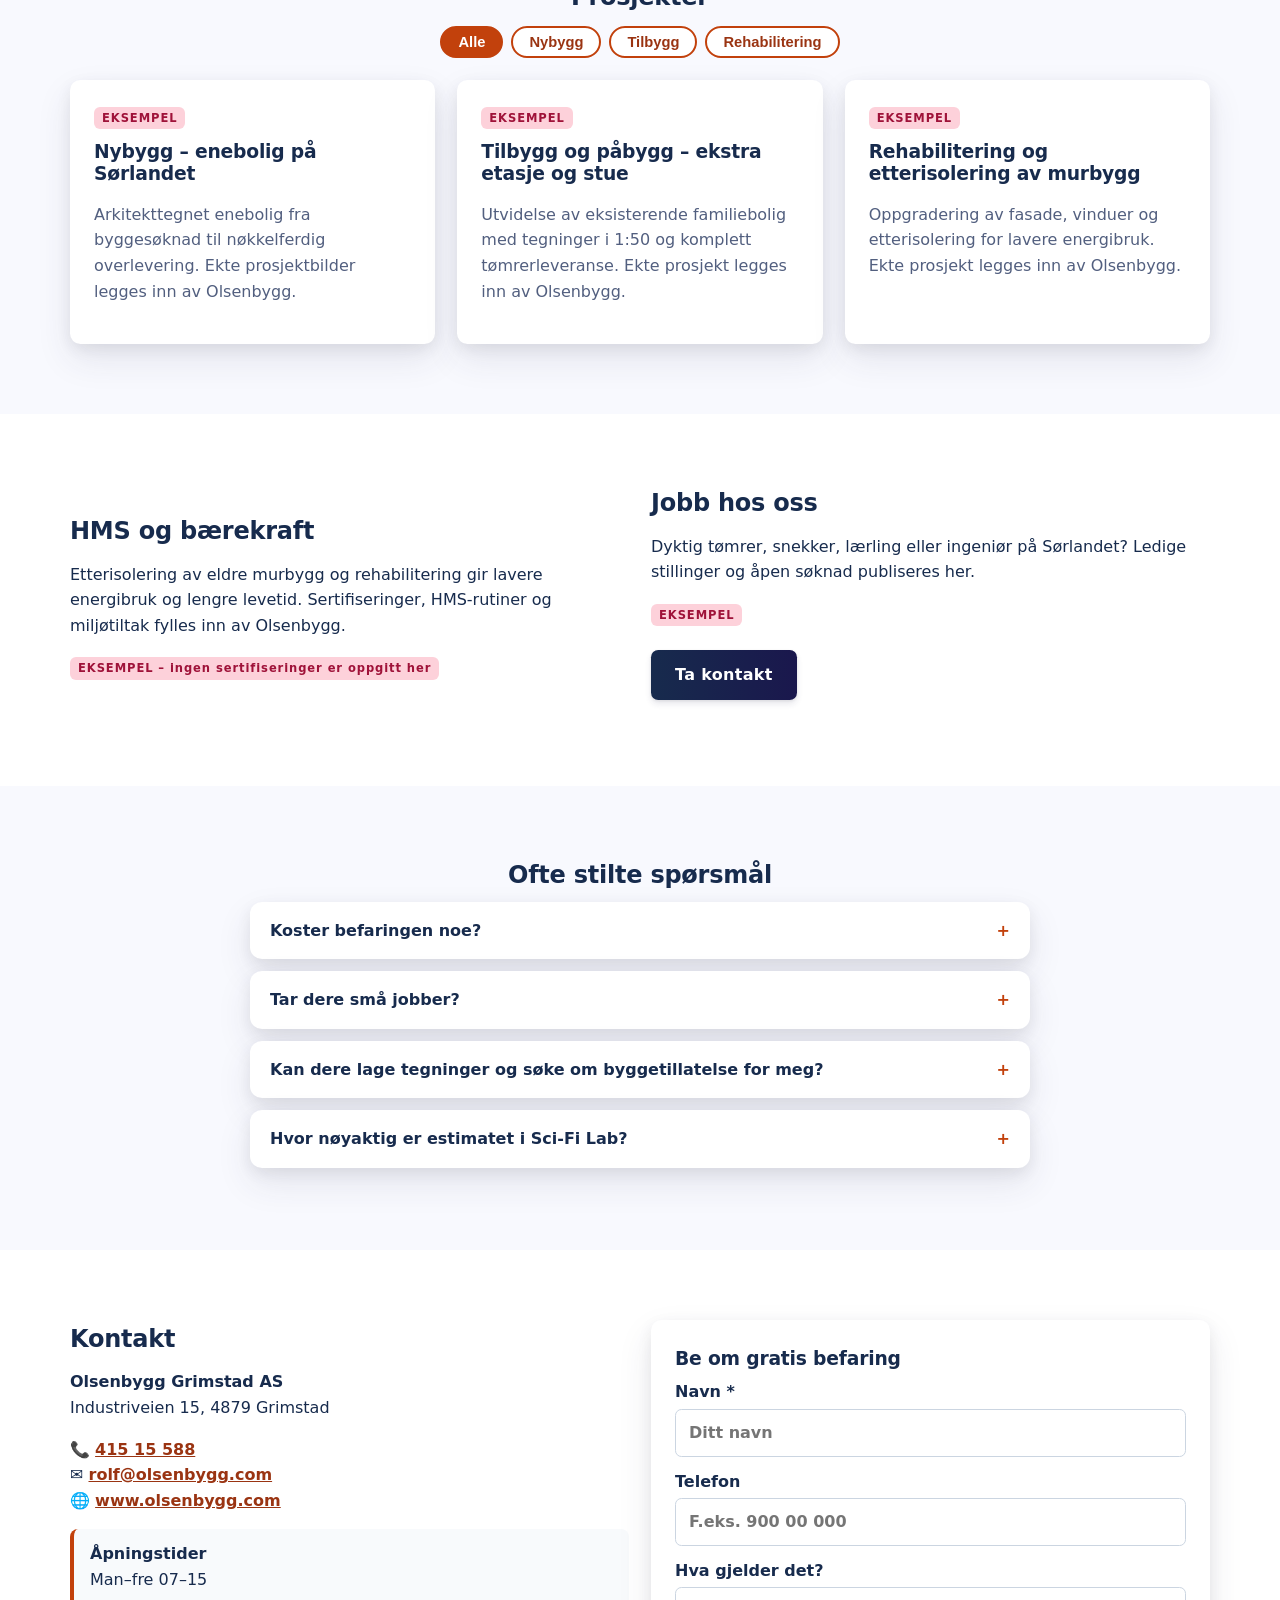
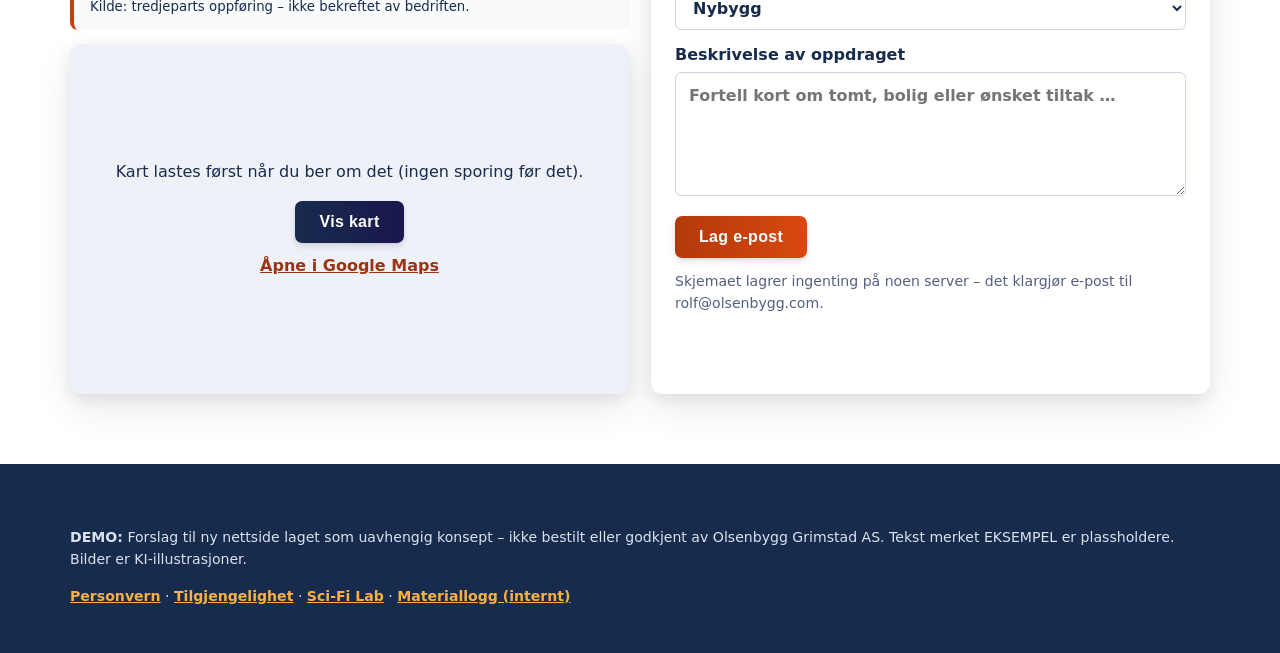
==== commit 7336e061: "Runde 5: Antigravity /boost – forside, visualiserer, materiallogg, mobil/a11y, sw v5" ====
--- a/index.html
+++ b/index.html
@@ -19,24 +19,25 @@
 <div class="concept">Uavhengig konsept / demo – ikke bestilt eller godkjent av Olsenbygg Grimstad AS. Offisiell side: <a href="https://www.olsenbygg.com" rel="noopener">olsenbygg.com</a></div>
 <header class="top"><div class="wrap nav">
 <a href="./" aria-label="Forsiden"><img src="img/logo.svg" alt="Olsenbygg (konseptlogo)" width="180" height="46"></a>
-<button class="burger" aria-expanded="false" aria-controls="meny" aria-label="Meny">☰</button>
-<ul id="meny"><li><a href="#tjenester">Tjenester</a></li><li><a href="#prosess">Slik jobber vi</a></li><li><a href="#prosjekter">Prosjekter</a></li><li><a href="scifi-lab.html">Sci-Fi Lab</a></li><li><a href="#kontakt">Kontakt</a></li></ul>
+<button class="burger" type="button" aria-expanded="false" aria-controls="meny" aria-label="Meny">☰</button>
+<ul id="meny"><li><a href="#tjenester">Tjenester</a></li><li><a href="#prosess">Slik jobber vi</a></li><li><a href="#prosjekter">Prosjekter</a></li><li><a href="scifi-lab.html">Sci-Fi Lab</a></li><li><a href="materialer.html">Materiallogg</a></li><li><a href="#kontakt">Kontakt</a></li></ul>
 </div></header>
 <main id="main">
-<section class="hero"><div class="bg" style="background-image:url(img/etter-hus.webp)" role="img" aria-label="KI-illustrasjon av nybygd bolig"></div>
+<section class="hero">
+<img class="hero-img" src="img/etter-hus.webp" srcset="img/etter-hus-640.webp 640w, img/etter-hus.webp 1024w" sizes="100vw" width="1024" height="768" fetchpriority="high" alt="KI-illustrasjon av nybygd bolig">
 <div class="wrap"><span class="kicker">Grimstad · Sørlandet · siden 2004</span>
 <h1>Arkitekt, ingeniør og byggmester – under samme tak</h1>
 <p>Fra første skisse og byggesøknad til nøkkel i hånda. Ingen jobb er for liten, og befaringen er gratis.</p>
-<p class="status" id="status" aria-live="polite"></p>
-<a class="btn" href="#kontakt">Bestill gratis befaring</a> <a class="btn ghost" href="scifi-lab.html">Visualiser tomta di</a>
-<p style="font-size:.8rem;opacity:.8">Bakgrunnsbildet er en KI-illustrasjon, ikke et Olsenbygg-prosjekt.</p></div>
-<svg class="wave" viewBox="0 0 1440 80" preserveAspectRatio="none" aria-hidden="true"><path fill="#f3f1ed" d="M0 40c240 40 480 40 720 0s480-40 720 0v40H0z"/></svg></section>
+<div><p class="status" id="status" aria-live="polite"></p></div>
+<div class="hero-actions"><a class="btn" href="#kontakt">Bestill gratis befaring</a> <a class="btn ghost" href="scifi-lab.html">Visualiser tomta di</a></div>
+<p style="font-size:.82rem;opacity:.88">Bakgrunnsbildet er en KI-illustrasjon, ikke et Olsenbygg-prosjekt.</p></div>
+<svg class="wave" viewBox="0 0 1440 80" preserveAspectRatio="none" aria-hidden="true"><path fill="#f8f9fe" d="M0 40c240 40 480 40 720 0s480-40 720 0v40H0z"/></svg></section>
 
 <section id="velg" class="reveal"><div class="wrap center"><h2>Hva trenger du hjelp med?</h2>
 <div class="grid g3">
-<a class="card tgc" href="#tjenester" data-seg="privat"><span class="icon-shape" aria-hidden="true">🏡</span><h3>Privat</h3><p>Ny enebolig, tilbygg, påbygg eller oppussing.</p></a>
-<a class="card tgc" href="#tjenester" data-seg="naering"><span class="icon-shape" aria-hidden="true">🏢</span><h3>Næring</h3><p>Bygg, rehabilitering og etterisolering for bedrifter.</p></a>
-<a class="card tgc" href="#tjenester" data-seg="offentlig"><span class="icon-shape" aria-hidden="true">🏛️</span><h3>Offentlig</h3><p>Prosjektering, søknader og bygging for kommune og offentlige.</p></a>
+<a class="card tgc" href="#tjenester" data-seg="privat"><span class="icon-shape" aria-hidden="true">🏡</span><h3>Privat</h3><p>Ny enebolig, tilbygg, påbygg, interiørveiledning eller oppussing.</p></a>
+<a class="card tgc" href="#tjenester" data-seg="naering"><span class="icon-shape" aria-hidden="true">🏢</span><h3>Næring</h3><p>Bygg, arkitekttegninger, rehabilitering og etterisolering for bedrifter.</p></a>
+<a class="card tgc" href="#tjenester" data-seg="offentlig"><span class="icon-shape" aria-hidden="true">🏛️</span><h3>Offentlig</h3><p>Prosjektering, byggesøknader og utførelse for kommune og offentlige.</p></a>
 </div></div></section>
 
 <section class="band"><div class="wrap stats">
@@ -49,53 +50,61 @@
 <a class="card" href="materialer.html"><h3>MODUL 3 · Materiallogg (internt)</h3><p>Lager, bestillinger og KI-forslag til mengder. Eksempeldata.</p></a>
 </div></div></section>
 
-<section id="tjenester"><div class="wrap"><div class="center"><h2>Tjenester</h2><p>Fra olsenbygg.com – byggmestertjenester for private, næring og offentlige på sentrale Sørlandet.</p></div>
+<section id="tjenester"><div class="wrap"><div class="center"><h2>Tjenester</h2><p>Fra olsenbygg.com – byggmestertjenester for private, næring og offentlige på sentrale Sørlandet.</p>
+<div class="tjfilt" role="group" aria-label="Filtrer tjenester etter målgruppe"><button type="button" aria-pressed="true" data-tf="alle">Alle tjenester</button><button type="button" aria-pressed="false" data-tf="privat">Privat</button><button type="button" aria-pressed="false" data-tf="naering">Næring</button><button type="button" aria-pressed="false" data-tf="offentlig">Offentlig</button></div>
+</div>
 <div class="grid g3" id="tj"></div></div></section>
 
 <section id="prosess" class="band reveal"><div class="wrap"><h2 class="center">Slik jobber vi</h2>
-<ol class="steps"><li><h3>Gratis befaring</h3>Vi ser på tomta eller huset og hører hva du ønsker.</li><li><h3>Tegning og prosjektering</h3>Arkitekt og ingeniør lager tegninger og beregninger.</li><li><h3>Søknad</h3>Vi håndterer byggemelding mot kommunen.</li><li><h3>Bygging</h3>Egne byggmestere og formenn følger jobben.</li><li><h3>Overlevering</h3>Gjennomgang og nøkkel i hånda.</li></ol></div></section>
+<ol class="steps"><li><h3>Gratis befaring</h3>Vi ser på tomta eller huset og hører hva du ønsker.</li><li><h3>Tegning og prosjektering</h3>Arkitekt og ingeniør lager tegninger i 1:50 og beregninger.</li><li><h3>Søknad</h3>Vi håndterer byggemelding og søknad mot kommunen.</li><li><h3>Bygging</h3>Egne byggmestere og formenn følger jobben tett.</li><li><h3>Overlevering</h3>Gjennomgang og nøkkel i hånda til avtalt tid.</li></ol></div></section>
 
 <section id="inspirasjon"><div class="wrap"><div class="center"><span class="kicker">Inspirasjon (illustrasjon)</span><h2>Fra tomt til hjem</h2>
-<p>Dra i håndtaket eller bruk piltastene. <b>Begge bildene er KI-genererte illustrasjoner</b> – ikke bilder av et Olsenbygg-prosjekt.</p></div>
-<div class="ba" style="max-width:820px;margin:auto"><img src="img/etter-hus.webp" srcset="img/etter-hus-640.webp 640w, img/etter-hus.webp 1024w" sizes="(max-width:860px) 100vw, 820px" alt="KI-illustrasjon: ferdig enebolig" width="1024" height="768" loading="lazy"><img class="before" src="img/for-tomt.webp" srcset="img/for-tomt-640.webp 640w, img/for-tomt.webp 1024w" sizes="(max-width:860px) 100vw, 820px" alt="KI-illustrasjon: ubebygd tomt" width="1024" height="768" loading="lazy"><span class="lbl l">FØR · KI-illustrasjon</span><span class="lbl" style="right:12px">ETTER · KI-illustrasjon</span><div class="line"></div><input type="range" min="0" max="100" value="50" aria-label="Sammenlign før og etter"></div></div></section>
+<p>Dra i håndtaket, bruk hurtigknappene eller piltastene. <b>Begge bildene er KI-genererte illustrasjoner</b> – ikke bilder av et Olsenbygg-prosjekt.</p>
+<div class="ba-ctrl" role="group" aria-label="Hurtigvalg for før og etter"><button type="button" data-ba="100">Vis før (tomt)</button><button type="button" data-ba="50" class="on">50 / 50 sammenligning</button><button type="button" data-ba="0">Vis etter (ferdig bolig)</button></div>
+</div>
+<div class="ba" style="max-width:820px;margin:auto"><img src="img/etter-hus.webp" srcset="img/etter-hus-640.webp 640w, img/etter-hus.webp 1024w" sizes="(max-width:860px) 100vw, 820px" alt="KI-illustrasjon: ferdig enebolig" width="1024" height="768" loading="lazy"><img class="before" src="img/for-tomt.webp" srcset="img/for-tomt-640.webp 640w, img/for-tomt.webp 1024w" sizes="(max-width:860px) 100vw, 820px" alt="KI-illustrasjon: ubebygd tomt" width="1024" height="768" loading="lazy"><span class="lbl l">FØR · KI-illustrasjon</span><span class="lbl r">ETTER · KI-illustrasjon</span><div class="line"></div><input type="range" min="0" max="100" value="50" aria-label="Sammenlign før og etter"></div></div></section>
 
 <section id="folk" class="band reveal"><div class="wrap"><h2 class="center">Folk og prosjekter</h2><div class="grid g3">
-<div class="card"><span class="ex">EKSEMPEL</span><h3>Fagfolkene</h3><p>Plass til bilde og presentasjon av byggmestere, ingeniør og arkitekt. Fylles ut av Olsenbygg.</p></div>
-<div class="card"><span class="ex">EKSEMPEL</span><h3>Kundeomtale</h3><p>«Her kommer en ekte kundeomtale med navn og samtykke.»</p></div>
-<div class="card"><span class="ex">EKSEMPEL</span><h3>Referanseprosjekt</h3><p>Bilder, sted, år og omfang fra et ekte prosjekt (f.eks. «Enebolig i Lillesand» som står på olsenbygg.com).</p></div>
+<div class="card"><span class="ex">EKSEMPEL</span><h3>Fagfolkene</h3><p>Plass til bilde og presentasjon av byggmestere, ingeniør og arkitekt under samme tak i Grimstad. Fylles ut av Olsenbygg.</p></div>
+<div class="card"><span class="ex">EKSEMPEL</span><h3>Kundeomtale</h3><p>«Her kommer en ekte kundeomtale med navn, prosjekt og samtykke.»</p></div>
+<div class="card"><span class="ex">EKSEMPEL</span><h3>Referanseprosjekt</h3><p>Bilder, sted, år og omfang fra et ekte prosjekt (f.eks. «Enebolig i Lillesand» som er omtalt på olsenbygg.com).</p></div>
 </div></div></section>
 
-<section id="prosjekter"><div class="wrap"><h2 class="center">Prosjekter</h2><div class="center pfilt" role="group" aria-label="Filtrer prosjekter"><button aria-pressed="true" data-f="alle">Alle</button><button aria-pressed="false" data-f="nybygg">Nybygg</button><button aria-pressed="false" data-f="tilbygg">Tilbygg</button><button aria-pressed="false" data-f="rehab">Rehabilitering</button></div>
+<section id="prosjekter"><div class="wrap"><h2 class="center">Prosjekter</h2><div class="center pfilt" role="group" aria-label="Filtrer prosjekter"><button type="button" aria-pressed="true" data-f="alle">Alle</button><button type="button" aria-pressed="false" data-f="nybygg">Nybygg</button><button type="button" aria-pressed="false" data-f="tilbygg">Tilbygg</button><button type="button" aria-pressed="false" data-f="rehab">Rehabilitering</button></div>
 <div class="grid g3" id="plist">
-<div class="card" data-k="nybygg"><span class="ex">EKSEMPEL</span><h3>Nybygg – plassholder</h3><p>Ekte prosjekt legges inn av Olsenbygg.</p></div>
-<div class="card" data-k="tilbygg"><span class="ex">EKSEMPEL</span><h3>Tilbygg – plassholder</h3><p>Ekte prosjekt legges inn av Olsenbygg.</p></div>
-<div class="card" data-k="rehab"><span class="ex">EKSEMPEL</span><h3>Rehabilitering – plassholder</h3><p>Ekte prosjekt legges inn av Olsenbygg.</p></div>
+<div class="card" data-k="nybygg"><span class="ex">EKSEMPEL</span><h3>Nybygg – enebolig på Sørlandet</h3><p>Arkitekttegnet enebolig fra byggesøknad til nøkkelferdig overlevering. Ekte prosjektbilder legges inn av Olsenbygg.</p></div>
+<div class="card" data-k="tilbygg"><span class="ex">EKSEMPEL</span><h3>Tilbygg og påbygg – ekstra etasje og stue</h3><p>Utvidelse av eksisterende familiebolig med tegninger i 1:50 og komplett tømrerleveranse. Ekte prosjekt legges inn av Olsenbygg.</p></div>
+<div class="card" data-k="rehab"><span class="ex">EKSEMPEL</span><h3>Rehabilitering og etterisolering av murbygg</h3><p>Oppgradering av fasade, vinduer og etterisolering for lavere energibruk. Ekte prosjekt legges inn av Olsenbygg.</p></div>
 </div></div></section>
 
-<section class="band"><div class="wrap grid g2 ac"><div><h2>HMS og bærekraft</h2><p>Etterisolering av eldre murbygg gir lavere energibruk. Sertifiseringer, HMS-rutiner og miljøtiltak fylles inn av Olsenbygg.</p><span class="ex">EKSEMPEL – ingen sertifiseringer er oppgitt her</span></div>
-<div><h2>Jobb hos oss</h2><p>Snekker, lærling eller ingeniør? Ledige stillinger publiseres her.</p><span class="ex">EKSEMPEL</span><p><a class="btn alt" href="#kontakt">Ta kontakt</a></p></div></div></section>
+<section class="band"><div class="wrap grid g2 ac"><div><h2>HMS og bærekraft</h2><p>Etterisolering av eldre murbygg og rehabilitering gir lavere energibruk og lengre levetid. Sertifiseringer, HMS-rutiner og miljøtiltak fylles inn av Olsenbygg.</p><span class="ex">EKSEMPEL – ingen sertifiseringer er oppgitt her</span></div>
+<div><h2>Jobb hos oss</h2><p>Dyktig tømrer, snekker, lærling eller ingeniør på Sørlandet? Ledige stillinger og åpen søknad publiseres her.</p><span class="ex">EKSEMPEL</span><p><a class="btn alt" href="#kontakt">Ta kontakt</a></p></div></div></section>
 
 <section id="faq" class="reveal"><div class="wrap narrow"><h2 class="center">Ofte stilte spørsmål</h2>
-<details class="faq"><summary>Koster befaringen noe?</summary><p>Nei, olsenbygg.com oppgir gratis befaring.</p></details>
-<details class="faq"><summary>Tar dere små jobber?</summary><p>Ja – «Ingen jobb er for liten», ifølge olsenbygg.com.</p></details>
-<details class="faq"><summary>Kan dere søke om byggetillatelse for meg?</summary><p>Ja, søknadsarbeid og byggemeldinger er blant tjenestene.</p></details>
-<details class="faq"><summary>Hvor nøyaktig er estimatet i Sci-Fi Lab?</summary><p>Det er et grovt eksempelestimat. Endelig pris får du først etter befaring og tilbud.</p></details>
+<details class="faq"><summary>Koster befaringen noe?</summary><p>Nei, olsenbygg.com oppgir at befaringen er gratis og uforpliktende.</p></details>
+<details class="faq"><summary>Tar dere små jobber?</summary><p>Ja – «Ingen jobb er for liten», ifølge olsenbygg.com. Vi tar alt fra mindre endringer til komplette nybygg.</p></details>
+<details class="faq"><summary>Kan dere lage tegninger og søke om byggetillatelse for meg?</summary><p>Ja, med arkitekt, ingeniør og byggmester under samme tak håndterer vi tegninger i 1:50, salgstegninger, nabovarsel og byggemeldinger mot kommunen.</p></details>
+<details class="faq"><summary>Hvor nøyaktig er estimatet i Sci-Fi Lab?</summary><p>Det er et grovt eksempelestimat for materialer. Endelig pris får du først etter gratis befaring og skriftlig tilbud.</p></details>
 </div></section>
 
 <section id="kontakt" class="band"><div class="wrap grid g2">
 <div><h2>Kontakt</h2>
 <p><b>Olsenbygg Grimstad AS</b><br>Industriveien 15, 4879 Grimstad</p>
-<p>📞 <a href="tel:+4741515588">415 15 588</a><br>✉️ <a href="mailto:rolf@olsenbygg.com">rolf@olsenbygg.com</a></p>
+<p>📞 <a href="tel:+4741515588">415 15 588</a><br>✉️ <a href="mailto:rolf@olsenbygg.com">rolf@olsenbygg.com</a><br>🌐 <a href="https://www.olsenbygg.com" rel="noopener">www.olsenbygg.com</a></p>
 <div class="open" id="open"><b>Åpningstider</b><br>Man–fre 07–15<br><small>Kilde: tredjeparts oppføring – ikke bekreftet av bedriften.</small></div>
-<div class="map-wrap" id="kart"><p>Kart lastes først når du ber om det (ingen sporing før det).</p><button class="btn alt" id="vis-kart">Vis kart</button> <a href="https://www.google.com/maps/search/?api=1&query=Industriveien+15+4879+Grimstad" rel="noopener">Åpne i Google Maps</a></div></div>
-<form id="kform"><h3>Be om befaring</h3>
-<label>Navn<input name="navn" required></label><label>Telefon<input name="tlf" type="tel"></label>
-<label>Hva gjelder det?<select name="tj" id="tjsel"></select></label><label>Beskrivelse<textarea name="msg" rows="4"></textarea></label>
-<button class="btn">Lag e-post</button><p class="fsmall">Skjemaet lagrer ingenting – det åpner e-postprogrammet ditt.</p></form>
+<div class="map-wrap" id="kart"><div><p style="margin-top:0">Kart lastes først når du ber om det (ingen sporing før det).</p><button class="btn alt" type="button" id="vis-kart">Vis kart</button> <p style="margin:10px 0 0"><a href="https://www.google.com/maps/search/?api=1&query=Industriveien+15+4879+Grimstad" rel="noopener">Åpne i Google Maps</a></p></div></div></div>
+<form id="kform" class="card"><h3>Be om gratis befaring</h3>
+<label>Navn *<input name="navn" required placeholder="Ditt navn"></label>
+<label>Telefon<input name="tlf" type="tel" placeholder="F.eks. 900 00 000"></label>
+<label>Hva gjelder det?<select name="tj" id="tjsel"></select></label>
+<label>Beskrivelse av oppdraget<textarea name="msg" rows="4" placeholder="Fortell kort om tomt, bolig eller ønsket tiltak …"></textarea></label>
+<button class="btn" type="submit">Lag e-post</button>
+<p class="fsmall">Skjemaet lagrer ingenting på noen server – det klargjør e-post til rolf@olsenbygg.com.</p>
+<div id="kform-ok" aria-live="polite"></div></form>
 </div></section>
 </main>
 <footer class="band"><div class="wrap fsmall"><p><b>DEMO:</b> Forslag til ny nettside laget som uavhengig konsept – ikke bestilt eller godkjent av Olsenbygg Grimstad AS. Tekst merket EKSEMPEL er plassholdere. Bilder er KI-illustrasjoner.</p>
-<p><a href="personvern.html">Personvern</a> · <a href="tilgjengelighet.html">Tilgjengelighet</a> · <a href="materialer.html">Materiallogg (internt)</a></p></div></footer>
-<div class="callbar"><a href="tel:+4741515588">📞 Ring</a><a href="#kontakt">✉️ Befaring</a></div>
+<p><a href="personvern.html">Personvern</a> · <a href="tilgjengelighet.html">Tilgjengelighet</a> · <a href="scifi-lab.html">Sci-Fi Lab</a> · <a href="materialer.html">Materiallogg (internt)</a></p></div></footer>
+<div class="callbar"><a href="tel:+4741515588">📞 Ring 415 15 588</a><a href="#kontakt">✉️ Gratis befaring</a></div>
 <script src="js/data.js" defer></script><script src="js/main.js" defer></script>
 </body></html>
--- a/css/style.css
+++ b/css/style.css
@@ -1,137 +1,535 @@
-:root{--g:#c8641a;--g2:#9a4a10;--s:#f3f1ed;--st:#5b6470;--o:#f28c28;--ink:#141b24;--r:14px;--sh:0 10px 30px rgba(0,0,0,.12)}
-*{box-sizing:border-box}html{scroll-behavior:smooth}body{margin:0;font-family:system-ui,-apple-system,"Segoe UI",Roboto,Arial,sans-serif;color:var(--ink);background:var(--s);line-height:1.6}
-img{max-width:100%;height:auto;display:block}a{color:var(--g)}h1,h2,h3{font-family:Georgia,"Times New Roman",serif;font-weight:700;line-height:1.15;margin:.2em 0 .5em}
-.wrap{max-width:1180px;margin:auto;padding:0 20px}section{padding:70px 0}.center{text-align:center}
-.kicker{display:inline-block;background:#fff3dc;color:#a8650c;font-weight:800;border-radius:99px;padding:4px 14px;font-size:.85rem;letter-spacing:.04em}
-header.top{position:sticky;top:0;z-index:50;background:rgba(255,255,255,.93);backdrop-filter:blur(8px);box-shadow:0 2px 12px rgba(0,0,0,.06)}
-.nav{display:flex;align-items:center;justify-content:space-between;height:68px}.nav img{height:46px}
-.nav ul{display:flex;gap:22px;list-style:none;margin:0;padding:0}.nav a{text-decoration:none;color:var(--ink);font-weight:700}.nav a:hover{color:var(--g)}
-.burger{display:none;background:none;border:0;font-size:1.8rem;cursor:pointer}
-.btn{display:inline-block;background:var(--g);color:#fff!important;border:0;border-radius:99px;padding:12px 24px;font-weight:800;text-decoration:none;cursor:pointer;font-size:1rem;transition:.2s;box-shadow:0 6px 16px rgba(200,100,26,.3)}
-.btn:hover{transform:translateY(-2px);background:var(--g2)}.btn.alt{background:var(--o);box-shadow:0 6px 16px rgba(242,163,58,.35)}.btn.ghost{background:#fff;color:var(--g)!important;box-shadow:none;border:2px solid var(--g)}
-.hero{position:relative;min-height:84vh;display:flex;align-items:center;color:#fff;overflow:hidden;padding:0}
-.hero .bg{position:absolute;inset:0;background-size:cover;background-position:center;transition:opacity 1.2s;opacity:0}.hero .bg.on{opacity:1}
-.hero:after{content:"";position:absolute;inset:0;background:linear-gradient(100deg,rgba(15,40,28,.85),rgba(15,40,28,.25))}
-.hero .wrap{position:relative;z-index:2}.hero h1{font-size:clamp(2.2rem,5.5vw,4.2rem);max-width:760px}.hero p{font-size:1.2rem;max-width:600px}
-.hero .wave{position:absolute;bottom:-1px;left:0;width:100%;z-index:3}
-.badges{display:flex;flex-wrap:wrap;gap:10px;margin:18px 0 26px}.badges span{background:rgba(255,255,255,.16);border:1px solid rgba(255,255,255,.3);padding:6px 14px;border-radius:99px;font-weight:700}
-.grid{display:grid;gap:22px}.g3{grid-template-columns:repeat(auto-fit,minmax(260px,1fr))}.g2{grid-template-columns:repeat(auto-fit,minmax(320px,1fr))}
-.card{background:#fff;border-radius:var(--r);box-shadow:var(--sh);overflow:hidden;transition:.25s}.card:hover{transform:translateY(-5px) rotate(-.3deg)}
-.card img{height:200px;width:100%;object-fit:cover}.card .in{padding:18px 20px}.card .ico{font-size:1.8rem}
-.tag{font-size:.75rem;font-weight:800;background:#fbeee2;color:var(--g2);border-radius:6px;padding:2px 8px}
-.ba{position:relative;border-radius:var(--r);overflow:hidden;box-shadow:var(--sh);aspect-ratio:4/3;user-select:none;background:#ccc;touch-action:pan-y}
-.ba img{position:absolute;inset:0;width:100%;height:100%;object-fit:cover}.ba .before{clip-path:inset(0 50% 0 0)}
-.ba input{position:absolute;inset:0;width:100%;height:100%;opacity:0;cursor:ew-resize;margin:0;z-index:5}
-.ba .line{position:absolute;top:0;bottom:0;left:50%;width:4px;background:#fff;transform:translateX(-2px);z-index:4;pointer-events:none}
-.ba .line:after{content:"⇆";position:absolute;top:50%;left:50%;transform:translate(-50%,-50%);background:#fff;color:var(--g);width:44px;height:44px;border-radius:50%;display:grid;place-items:center;font-weight:900;box-shadow:var(--sh)}
-.ba .lbl{position:absolute;top:12px;z-index:3;background:rgba(0,0,0,.55);color:#fff;padding:3px 10px;border-radius:99px;font-size:.8rem;font-weight:800}.ba .l{left:12px}.ba .r{right:12px}
-.ba .ai{position:absolute;bottom:10px;left:12px;z-index:3;background:rgba(255,255,255,.8);color:#333;font-size:.7rem;padding:2px 8px;border-radius:6px}
-.gal{columns:4 220px;column-gap:14px}.gal figure{margin:0 0 14px;break-inside:avoid;border-radius:12px;overflow:hidden;cursor:zoom-in;position:relative}.gal img{width:100%;transition:.3s}.gal figure:hover img{transform:scale(1.05)}
-.filters{display:flex;flex-wrap:wrap;gap:8px;justify-content:center;margin-bottom:24px}.filters button{border:2px solid var(--g);background:#fff;color:var(--g);border-radius:99px;padding:6px 16px;font-weight:800;cursor:pointer}.filters button.on{background:var(--g);color:#fff}
-.slot{border:3px dashed #c9bfae;border-radius:12px;padding:30px;text-align:center;color:var(--st);break-inside:avoid}
-.lb{position:fixed;inset:0;background:rgba(0,0,0,.9);display:none;align-items:center;justify-content:center;z-index:200}.lb.on{display:flex}.lb img{max-height:90vh;max-width:94vw;border-radius:8px}
-.price{background:#fff;border-radius:var(--r);padding:24px;box-shadow:var(--sh);position:relative}.price .big{font-size:2rem;font-weight:900;color:var(--g)}.price s{color:#999}
-.ex{position:absolute;top:14px;right:14px;background:#ffe9c4;color:#8a5200;font-size:.72rem;font-weight:900;padding:3px 9px;border-radius:6px}
-.real{background:#fbeee2;color:#7a3a0c}.note{font-size:.85rem;color:var(--st)}
-table.pt{width:100%;border-collapse:collapse;background:#fff;border-radius:12px;overflow:hidden}.pt td,.pt th{padding:10px 12px;border-bottom:1px solid #eee;text-align:left}.pt th{background:#eef6f1}
-.band{background:linear-gradient(135deg,var(--g),#3f9b6e);color:#fff}.band a{color:#fff}
-.stone{background:#fff}form .f{display:grid;gap:12px}input,select,textarea{font:inherit;padding:11px 13px;border:2px solid #ddd5c8;border-radius:12px;width:100%;background:#fff}input:focus,select:focus,textarea:focus{outline:none;border-color:var(--g)}
-.chips{display:flex;flex-wrap:wrap;gap:8px}.chips label{border:2px solid #ddd5c8;border-radius:99px;padding:6px 14px;cursor:pointer;font-weight:700;background:#fff}.chips input{display:none}.chips label:has(input:checked){background:var(--g);color:#fff;border-color:var(--g)}
-.drop{border:3px dashed var(--g);border-radius:var(--r);padding:30px;text-align:center;background:#f6fbf8;cursor:pointer}.drop.hov{background:#e3f4ea}
-.vz-out{display:grid;gap:16px;grid-template-columns:repeat(auto-fit,minmax(280px,1fr));margin-top:20px}.vz-out video{width:100%;border-radius:var(--r);background:#000}
-.spin{display:inline-block;width:20px;height:20px;border:3px solid #fff;border-top-color:transparent;border-radius:50%;animation:sp 1s linear infinite;vertical-align:middle}@keyframes sp{to{transform:rotate(360deg)}}
-canvas#puz{width:100%;max-width:720px;border-radius:var(--r);box-shadow:var(--sh);background:#ddd;display:block;margin:auto}
-footer{background:#141b24;color:#cfd8d2;padding:50px 0 30px}footer a{color:#fff}footer .grid{grid-template-columns:repeat(auto-fit,minmax(220px,1fr))}
-/* chat */
-#chat-fab{position:fixed;right:20px;bottom:20px;z-index:300;width:64px;height:64px;border-radius:50%;border:0;background:var(--o);color:#fff;font-size:1.9rem;cursor:pointer;box-shadow:0 10px 25px rgba(0,0,0,.25);animation:bob 3s ease-in-out infinite}@keyframes bob{50%{transform:translateY(-6px)}}
-#chat{position:fixed;right:20px;bottom:96px;z-index:300;width:min(380px,calc(100vw - 24px));height:min(560px,calc(100vh - 130px));background:#fff;border-radius:20px;box-shadow:0 20px 50px rgba(0,0,0,.3);display:none;flex-direction:column;overflow:hidden}#chat.on{display:flex}
-#chat .hd{background:var(--g);color:#fff;padding:14px 16px;font-weight:800;display:flex;justify-content:space-between;align-items:center}#chat .hd button{background:none;border:0;color:#fff;font-size:1.4rem;cursor:pointer}
-#chat .msgs{flex:1;overflow:auto;padding:14px;display:flex;flex-direction:column;gap:8px;background:#f7f4ee}
-.m{max-width:85%;padding:9px 13px;border-radius:16px;white-space:pre-wrap;font-size:.95rem}.m.b{background:#fff;align-self:flex-start;border-bottom-left-radius:4px}.m.u{background:var(--g);color:#fff;align-self:flex-end;border-bottom-right-radius:4px}
-#chat .qr{display:flex;gap:6px;flex-wrap:wrap;padding:8px 12px 0}#chat .qr button{border:1px solid var(--g);background:#fff;color:var(--g);border-radius:99px;padding:4px 10px;font-size:.8rem;cursor:pointer;font-weight:700}
-#chat form{display:flex;gap:8px;padding:10px}#chat form input{flex:1}
-.toast{position:fixed;left:50%;bottom:30px;transform:translateX(-50%);background:#141b24;color:#fff;padding:12px 20px;border-radius:12px;z-index:400}
-@media(max-width:820px){.burger{display:block}.nav ul{display:none;position:absolute;top:68px;left:0;right:0;background:#fff;flex-direction:column;padding:16px 20px;box-shadow:var(--sh)}.nav ul.on{display:flex}section{padding:50px 0}.hero{min-height:78vh}}
-@media print{header.top,#chat,#chat-fab,.noprint{display:none!important}body{background:#fff}}
-/* ---- Ødegården premium-lag ---- */
-:root{--g:#9a4a10;--g2:#1f4d24;--o:#b8336f;--s:#f6f3ec;--st:#5c554c}
-.kicker{background:#fde6f1;color:#8e1c50}
-.skip{position:absolute;left:-999px;top:8px;z-index:999;background:#fff;color:var(--g2);padding:10px 16px;border-radius:8px;font-weight:800}.skip:focus{left:8px}
-:focus-visible{outline:3px solid #f2b705;outline-offset:3px}
-.nav img{height:44px;width:auto}
-.hero{min-height:88vh}.hero .hero-img{position:absolute;inset:0;width:100%;height:100%;object-fit:cover}
-.hero:after{background:linear-gradient(100deg,rgba(12,32,16,.88),rgba(12,32,16,.35))}
-.hero h1{font-size:clamp(2.1rem,6vw,4.4rem);letter-spacing:-.01em}
-.season{display:grid;gap:16px;grid-template-columns:repeat(auto-fit,minmax(230px,1fr))}.season .card{padding:22px}.season .card.now{outline:3px solid var(--o)}.season .badge{float:right;background:var(--o);color:#fff;border-radius:99px;padding:2px 10px;font-size:.75rem;font-weight:800}
-.open{display:grid;grid-template-columns:auto auto;gap:6px 22px;font-size:1.05rem}.open .today{color:var(--o);font-weight:900}
-.status{display:inline-block;margin:8px 0;padding:4px 12px;border-radius:99px;font-weight:800;background:#fbeee2;color:#7a3a0c}.status.closed{background:#fde6e6;color:#8e1c1c}
-.ba:focus-within{outline:3px solid #f2b705;outline-offset:3px}.ba .line:after{width:52px;height:52px;font-size:1.2rem}
-.ba .ai{background:rgba(255,255,255,.92);font-weight:800}.ba .real{position:absolute;bottom:10px;right:12px;z-index:3;background:rgba(20,27,36,.94);color:#fff;font-size:.7rem;padding:2px 8px;border-radius:6px;font-weight:800}
-.map-wrap{border-radius:var(--r);overflow:hidden;box-shadow:var(--sh);background:#dfe8dc;aspect-ratio:16/10;display:grid;place-items:center;text-align:center;padding:16px}.map-wrap iframe{width:100%;height:100%;border:0}
-.callbar{display:none}
-@media(max-width:820px){.callbar{display:flex;position:fixed;left:0;right:0;bottom:0;z-index:290;gap:8px;padding:10px 12px calc(10px + env(safe-area-inset-bottom));background:rgba(255,255,255,.97);box-shadow:0 -4px 16px rgba(0,0,0,.12)}.callbar a{flex:1;text-align:center;padding:12px 8px}body{padding-bottom:74px}#chat-fab{bottom:86px}#chat{bottom:160px}}
-.ai-flag{display:inline-block;background:#fff3c4;color:#5a4300;border-radius:8px;padding:4px 10px;font-weight:800;font-size:.85rem}
-.vid-ki{position:absolute;top:10px;left:10px;background:#fff3c4;color:#5a4300;font-weight:900;font-size:.75rem;padding:3px 9px;border-radius:6px;z-index:2}
-figure.card{position:relative}
-.gal figure{aspect-ratio:1/1}.gal img{width:100%;height:100%;object-fit:cover}
-@media (prefers-reduced-motion:reduce){*{animation:none!important;transition:none!important;scroll-behavior:auto!important}}
-/* --- KRITIKK-runde --- */
-.sr{position:absolute;width:0;height:0;overflow:hidden}
-.i{width:1.1em;height:1.1em;fill:currentColor;vertical-align:-.17em;flex:none}
-.ico .i{width:28px;height:28px;color:var(--g,#9a4a10)}
-.burger .i{width:26px;height:26px}
-.nav-cta{padding:8px 14px!important;color:#fff!important}
-.ac{align-items:center}.m0{margin:0}.pad{padding:22px}.narrow{max-width:820px}
-.img-r{border-radius:var(--r);box-shadow:var(--sh);width:100%;max-height:420px;object-fit:cover}
-.ex{display:inline-block;background:#ffe9c4;color:#6b3d00;font-weight:800;font-size:.72rem;letter-spacing:.04em;padding:2px 8px;border-radius:99px;vertical-align:middle}
-.tg{margin-top:22px}.tgc{display:block;padding:24px;color:var(--ink);text-decoration:none;transition:transform .15s}.tgc:hover{transform:translateY(-3px)}.tgc>.i{width:36px;height:36px;color:var(--o)}.tgc .more{font-weight:700;color:var(--o)}
-.tick{padding-left:0;list-style:none}.tick li{padding:4px 0 4px 26px;position:relative}.tick li::before{content:"";position:absolute;left:4px;top:.75em;width:10px;height:10px;border-radius:50%;background:var(--o)}
-.news{margin-bottom:12px}.news h4{margin:4px 0}.news time{font-size:.85rem;color:#5a6b62}
-.chips-list{display:flex;flex-wrap:wrap;gap:8px;padding:0;list-style:none}.chips-list li{background:#fff;color:var(--ink);border-radius:99px;padding:6px 14px;font-weight:700;box-shadow:0 1px 3px rgba(0,0,0,.08)}
-.ba .ai{font-size:.8rem;font-weight:800;text-transform:uppercase;letter-spacing:.04em}
-.gbtn{all:unset;cursor:zoom-in;display:block;width:100%;height:100%}.gbtn:focus-visible{outline:3px solid var(--o);outline-offset:2px}
-.lb-x{position:absolute;top:14px;right:14px;width:48px;height:48px;border-radius:50%;border:0;background:#fff;color:#111;cursor:pointer;display:grid;place-items:center}.lb-x .i{width:24px;height:24px}
-.vfig{margin:20px 0 0;position:relative}.vfig video{width:100%;aspect-ratio:1/1;object-fit:cover;background:#000;display:block}
-.err{color:#8e1c1c}#f-ok .btn{margin-top:8px}
-.flogo{height:56px;width:auto;filter:brightness(0) invert(1)}.fgrid{grid-template-columns:repeat(auto-fit,minmax(190px,1fr))}.fsmall{color:#c9d5ce;margin-top:20px;font-size:.85rem}.soc{display:inline-flex;gap:6px;align-items:center}
-.sub{padding-top:40px}.crumb{font-size:.9rem;margin-bottom:10px}.lead{font-size:1.15rem}.prose h2{margin-top:1.6em}.ctabox{margin-top:36px}.ba-one{margin:24px 0}.ba-one img{border-radius:var(--r)}
-#chat-fab{width:auto;height:auto;border-radius:99px;padding:12px 18px;font-size:1rem;font-weight:700;display:flex;gap:8px;align-items:center;animation:none}#chat-fab .i{width:22px;height:22px}
-.disc{font-weight:400;opacity:.9}
-.status.on::before{content:"";display:inline-block;width:10px;height:10px;border-radius:50%;background:#3cc65a;margin-right:8px}
-
-/* ---- SMARTDRIFT KI DASHBOARD STYLES ---- */
-.sd-header{background:linear-gradient(135deg,var(--g2),#183a26);color:#fff;padding:50px 0 30px}
-.sd-tabs{display:flex;gap:8px;overflow-x:auto;padding-bottom:2px;border-bottom:2px solid #dcd5c7;margin:24px 0}
-.sd-tab-btn{background:#e8e1d5;border:0;padding:12px 20px;font-weight:800;border-radius:12px 12px 0 0;cursor:pointer;color:var(--ink);font-size:.95rem;transition:.2s;white-space:nowrap}
-.sd-tab-btn:hover{background:#ded5c6}
-.sd-tab-btn.active{background:var(--g);color:#fff}
-.sd-pane{display:none}
-.sd-pane.active{display:block;animation:fadeIn .25s ease}
-@keyframes fadeIn{from{opacity:0;transform:translateY(4px)}to{opacity:1;transform:none}}
-.sd-badge{display:inline-block;padding:3px 8px;border-radius:6px;font-size:.75rem;font-weight:800;text-transform:uppercase;letter-spacing:.03em}
-.sd-badge.salgsklar{background:#fbeee2;color:#7a3a0c}
-.sd-badge.reservert{background:#fee2e2;color:#991b1b}
-.sd-badge.vekst{background:#fef3c7;color:#92400e}
-.sd-stat-card{background:#fff;padding:18px 20px;border-radius:var(--r);box-shadow:var(--sh);border-top:4px solid var(--g)}
-.sd-stat-val{font-size:1.8rem;font-weight:900;color:var(--g);margin:4px 0}
-.sd-prompt-btn{background:#fff;border:1.5px solid #d5cdbe;border-radius:99px;padding:6px 14px;font-size:.85rem;cursor:pointer;font-weight:700;transition:.15s;text-align:left}
-.sd-prompt-btn:hover{border-color:var(--g);background:#f2faf5}
-
-/* --- prototype: demo + app --- */
-.demo-bar{background:#6b3d00;color:#fff;padding:8px 16px;font-size:.9rem;text-align:center}.demo-bar b{background:#ffe9c4;color:#6b3d00;padding:1px 8px;border-radius:99px;margin-right:6px}
-.dmain{padding:24px 16px 60px}.dtools,.dfilt{display:flex;flex-wrap:wrap;gap:8px;align-items:center;margin:12px 0}.dfilt label{display:flex;gap:6px;align-items:center;font-weight:600}.dfilt select,.dfilt input{padding:6px 8px;border:1px solid #8a9a90;border-radius:8px;font:inherit}
-.tabs{display:flex;flex-wrap:wrap;gap:6px;margin:10px 0}.tabs button{border:1px solid #8a9a90;background:#fff;color:var(--ink);border-radius:99px;padding:7px 14px;font:inherit;font-weight:700;cursor:pointer}.tabs button[aria-selected=true]{background:var(--g,#9a4a10);color:#fff;border-color:transparent}
-.dgrid{display:grid;grid-template-columns:minmax(0,3fr) minmax(0,2fr);gap:16px;align-items:start}@media(max-width:900px){.dgrid{grid-template-columns:minmax(0,1fr)}.guide{left:12px;right:12px;bottom:12px;max-width:none}}
-.dtab td,.dtab th{font-size:.9rem;padding:8px}.dtab tr.sel{background:#fff4d6}.linkbtn{all:unset;cursor:pointer;color:var(--o);font-weight:700;text-decoration:underline}.linkbtn:focus-visible{outline:3px solid var(--o)}
-.sr-cap{position:absolute;left:-9999px}.h{padding:2px 8px;border-radius:99px;font-size:.8rem;font-weight:700}.h-hoy{background:#8e1c1c;color:#fff}.h-normal{background:#e6ece8;color:#1f2d25}.h-lav{background:#f3f3f3;color:#444}
-.dl{display:grid;grid-template-columns:auto 1fr;gap:4px 12px;margin:0 0 12px}.dl dt{font-weight:700}.dl dd{margin:0}#d-det label{display:block;font-weight:700;margin-top:8px}#d-det select,#d-det textarea{width:100%;padding:8px;border:1px solid #8a9a90;border-radius:8px;font:inherit}#d-det .btn{margin-top:10px}
-.dlog{margin:16px 0}.guide{position:fixed;right:16px;bottom:16px;max-width:360px;z-index:400;background:#fff;color:var(--ink);padding:18px;border-radius:14px;box-shadow:0 12px 40px rgba(0,0,0,.3);border:3px solid var(--o)}.guide h2{font-size:1.15rem;margin:0 0 6px}
-.hl{outline:4px solid var(--o)!important;outline-offset:4px;border-radius:8px}
-.tiles{display:grid;grid-template-columns:repeat(2,1fr);gap:12px;margin:18px 0}@media(min-width:700px){.tiles{grid-template-columns:repeat(3,1fr)}}
-.tile{display:flex;flex-direction:column;align-items:flex-start;gap:4px;padding:18px;border-radius:16px;background:#fff;color:var(--ink);text-decoration:none;box-shadow:var(--sh);border:0;font:inherit;text-align:left;cursor:pointer}.tile .i{width:32px;height:32px;color:var(--o)}.tile b{font-size:1.1rem}.tile span{font-size:.9rem;color:#4a5a51}
-.scroll{overflow-x:auto;max-width:100%}.dmain{overflow-wrap:anywhere}
-.ex{position:static}.h,.linkbtn,.dfilt label{white-space:nowrap}
-.tabs{min-height:42px}.dgrid{min-height:480px}#d-regler{min-height:200px}#d-ant{min-width:110px;display:inline-block}
-.consent{position:fixed;left:12px;right:12px;bottom:12px;z-index:500;max-width:560px;margin:0 auto;background:#fff;color:var(--ink);padding:16px 18px;border-radius:14px;box-shadow:0 12px 40px rgba(0,0,0,.3);border:2px solid var(--g,#9a4a10)}.consent p{margin:0 0 8px;font-size:.95rem}.c-btns{display:flex;gap:8px;flex-wrap:wrap}.c-btns .btn{flex:1;min-width:140px}
-@media(max-width:820px){.consent{bottom:84px}}
-.linklike{all:unset;cursor:pointer;text-decoration:underline;color:inherit}.linklike:focus-visible{outline:3px solid #fff}
+:root {
+  --g: #c2410c;
+  --g2: #9a3412;
+  --s: #f8f9fe;
+  --st: #525f7f;
+  --o: #d9480f;
+  --ink: #172b4d;
+  --muted: #525f7f;
+  --r: 0.65rem;
+  --sh: 0 15px 35px rgba(50, 50, 93, 0.1), 0 5px 15px rgba(0, 0, 0, 0.07);
+  --sh-lg: 0 30px 60px rgba(50, 50, 93, 0.14), 0 12px 28px rgba(50, 50, 93, 0.12);
+}
+
+* {
+  box-sizing: border-box;
+}
+
+html {
+  scroll-behavior: smooth;
+}
+
+body {
+  margin: 0;
+  font-family: "Open Sans", system-ui, -apple-system, "Segoe UI", Roboto, Arial, sans-serif;
+  color: var(--muted);
+  background: var(--s);
+  line-height: 1.6;
+  -webkit-font-smoothing: antialiased;
+}
+
+img {
+  max-width: 100%;
+  height: auto;
+  display: block;
+}
+
+a {
+  color: var(--g);
+}
+
+h1, h2, h3, h4 {
+  color: var(--ink);
+  font-family: inherit;
+  font-weight: 700;
+  line-height: 1.2;
+  letter-spacing: -0.01em;
+  margin: 0.2em 0 0.5em;
+}
+
+.wrap {
+  max-width: 1180px;
+  margin: auto;
+  padding: 0 20px;
+}
+
+section {
+  padding: 70px 0;
+}
+
+.center {
+  text-align: center;
+}
+
+.narrow {
+  max-width: 820px;
+}
+
+.ac {
+  align-items: center;
+}
+
+.m0 {
+  margin: 0;
+}
+
+.pad {
+  padding: 24px;
+}
+
+.sr {
+  position: absolute;
+  width: 1px;
+  height: 1px;
+  padding: 0;
+  margin: -1px;
+  overflow: hidden;
+  clip: rect(0, 0, 0, 0);
+  white-space: nowrap;
+  border: 0;
+}
+
+.skip {
+  position: absolute;
+  left: -999px;
+  top: 8px;
+  z-index: 999;
+  background: #fff;
+  color: var(--ink);
+  padding: 10px 16px;
+  border-radius: 8px;
+  font-weight: 800;
+  box-shadow: var(--sh);
+}
+
+.skip:focus {
+  left: 8px;
+}
+
+:focus-visible {
+  outline: 3px solid #11cdef;
+  outline-offset: 2px;
+}
+
+.kicker {
+  display: inline-block;
+  background: #ffedd5;
+  color: #9a3412;
+  font-weight: 800;
+  border-radius: 99px;
+  padding: 4px 14px;
+  font-size: 0.75rem;
+  letter-spacing: 0.08em;
+  text-transform: uppercase;
+}
+
+header.top {
+  position: sticky;
+  top: 0;
+  z-index: 50;
+  background: rgba(255, 255, 255, 0.96);
+  backdrop-filter: blur(10px);
+  box-shadow: 0 1px 10px rgba(50, 50, 93, 0.08);
+}
+
+.nav {
+  display: flex;
+  align-items: center;
+  justify-content: space-between;
+  height: 68px;
+  position: relative;
+}
+
+.nav img {
+  height: 44px;
+  width: auto;
+}
+
+.nav ul {
+  display: flex;
+  gap: 20px;
+  list-style: none;
+  margin: 0;
+  padding: 0;
+  align-items: center;
+}
+
+.nav a {
+  text-decoration: none;
+  color: var(--ink);
+  font-weight: 700;
+  padding: 6px 4px;
+  border-radius: 6px;
+  transition: color 0.15s;
+}
+
+.nav a:hover,
+.nav a[aria-current="page"] {
+  color: var(--g);
+}
+
+.burger {
+  display: none;
+  background: #f6f9fc;
+  border: 1px solid #dee2e6;
+  border-radius: 8px;
+  padding: 6px 12px;
+  font-size: 1.4rem;
+  line-height: 1;
+  color: var(--ink);
+  cursor: pointer;
+}
+
+.btn {
+  display: inline-block;
+  background: linear-gradient(87deg, #b23a0a 0, #d9480f 100%);
+  color: #fff !important;
+  border: 0;
+  border-radius: 0.45rem;
+  padding: 12px 24px;
+  font-weight: 800;
+  text-decoration: none;
+  cursor: pointer;
+  font-size: 1rem;
+  letter-spacing: 0.02em;
+  transition: transform 0.15s, box-shadow 0.15s;
+  box-shadow: 0 4px 6px rgba(50, 50, 93, 0.11), 0 1px 3px rgba(0, 0, 0, 0.08);
+}
+
+.btn:hover {
+  transform: translateY(-1px);
+  box-shadow: 0 7px 14px rgba(50, 50, 93, 0.14), 0 3px 6px rgba(0, 0, 0, 0.1);
+}
+
+.btn.alt {
+  background: linear-gradient(87deg, #172b4d, #1a174d);
+}
+
+.btn.ghost {
+  background: #fff;
+  color: var(--ink) !important;
+  border: 2px solid #cbd5e1;
+  box-shadow: none;
+}
+
+.btn.ghost:hover {
+  border-color: var(--g);
+  color: var(--g) !important;
+}
+
+.hero {
+  position: relative;
+  min-height: 620px;
+  display: flex;
+  align-items: center;
+  color: #fff;
+  overflow: hidden;
+  padding: 60px 0 90px;
+  background: #172b4d;
+}
+
+.hero .bg,
+.hero .hero-img {
+  position: absolute;
+  inset: 0;
+  width: 100%;
+  height: 100%;
+  object-fit: cover;
+  background-size: cover;
+  background-position: center;
+}
+
+.hero::after {
+  content: "";
+  position: absolute;
+  inset: 0;
+  background: linear-gradient(150deg, rgba(23, 43, 77, 0.92) 15%, rgba(26, 23, 77, 0.68) 60%, rgba(194, 65, 12, 0.3));
+}
+
+.hero .wrap {
+  position: relative;
+  z-index: 2;
+}
+
+.hero h1 {
+  font-size: clamp(2.1rem, 5.5vw, 4rem);
+  max-width: 760px;
+  color: #fff;
+}
+
+.hero p {
+  font-size: 1.15rem;
+  max-width: 620px;
+  color: #f1f5f9;
+}
+
+.hero .wave {
+  position: absolute;
+  bottom: -1px;
+  left: 0;
+  width: 100%;
+  z-index: 3;
+}
+
+.grid {
+  display: grid;
+  gap: 22px;
+}
+
+.g3 {
+  grid-template-columns: repeat(auto-fit, minmax(260px, 1fr));
+}
+
+.g2 {
+  grid-template-columns: repeat(auto-fit, minmax(320px, 1fr));
+}
+
+.card {
+  background: #fff;
+  border-radius: var(--r);
+  box-shadow: var(--sh);
+  padding: 24px;
+  overflow: hidden;
+  transition: transform 0.25s ease, box-shadow 0.25s ease;
+}
+
+a.card {
+  display: block;
+  text-decoration: none;
+  color: var(--muted);
+}
+
+a.card:hover,
+.card.hov:hover {
+  transform: translateY(-5px);
+  box-shadow: var(--sh-lg);
+}
+
+.ba {
+  position: relative;
+  border-radius: var(--r);
+  overflow: hidden;
+  box-shadow: var(--sh);
+  aspect-ratio: 4 / 3;
+  user-select: none;
+  background: #cbd5e1;
+  touch-action: pan-y;
+}
+
+.ba:focus-within {
+  outline: 3px solid #11cdef;
+  outline-offset: 3px;
+}
+
+.ba img {
+  position: absolute;
+  inset: 0;
+  width: 100%;
+  height: 100%;
+  object-fit: cover;
+}
+
+.ba .before {
+  clip-path: inset(0 50% 0 0);
+}
+
+.ba input {
+  position: absolute;
+  inset: 0;
+  width: 100%;
+  height: 100%;
+  opacity: 0;
+  cursor: ew-resize;
+  margin: 0;
+  z-index: 5;
+}
+
+.ba .line {
+  position: absolute;
+  top: 0;
+  bottom: 0;
+  left: 50%;
+  width: 4px;
+  background: #fff;
+  transform: translateX(-2px);
+  z-index: 4;
+  pointer-events: none;
+}
+
+.ba .line::after {
+  content: "⇆";
+  position: absolute;
+  top: 50%;
+  left: 50%;
+  transform: translate(-50%, -50%);
+  background: #fff;
+  color: var(--g);
+  width: 48px;
+  height: 48px;
+  font-size: 1.2rem;
+  border-radius: 50%;
+  display: grid;
+  place-items: center;
+  font-weight: 900;
+  box-shadow: var(--sh);
+}
+
+.ba .lbl {
+  position: absolute;
+  top: 12px;
+  z-index: 3;
+  background: rgba(15, 23, 42, 0.78);
+  color: #fff;
+  padding: 4px 12px;
+  border-radius: 99px;
+  font-size: 0.8rem;
+  font-weight: 800;
+}
+
+.ba .l {
+  left: 12px;
+}
+
+.ba .r {
+  right: 12px;
+}
+
+input, select, textarea {
+  font: inherit;
+  padding: 10px 13px;
+  border: 1px solid #cbd5e1;
+  border-radius: 0.4rem;
+  width: 100%;
+  background: #fff;
+  color: var(--ink);
+  transition: box-shadow 0.15s, border-color 0.15s;
+}
+
+input:focus, select:focus, textarea:focus {
+  outline: 0;
+  border-color: #d9480f;
+  box-shadow: 0 0 0 3px rgba(217, 72, 15, 0.18);
+}
+
+.open {
+  background: #f8fafc;
+  border-left: 4px solid var(--g);
+  padding: 12px 16px;
+  border-radius: 8px;
+  margin: 14px 0;
+  font-size: 1rem;
+  color: var(--ink);
+}
+
+.map-wrap {
+  border-radius: var(--r);
+  overflow: hidden;
+  box-shadow: var(--sh);
+  background: #eef1f7;
+  color: var(--ink);
+  aspect-ratio: 16 / 10;
+  display: grid;
+  place-items: center;
+  text-align: center;
+  padding: 20px;
+}
+
+.map-wrap iframe {
+  width: 100%;
+  height: 100%;
+  border: 0;
+}
+
+.callbar {
+  display: none;
+}
+
+footer {
+  background: #172b4d;
+  color: #dbe2ef;
+  padding: 48px 0 32px;
+}
+
+footer a {
+  color: #fbb140;
+}
+
+.fsmall {
+  color: #dbe2ef;
+  margin-top: 12px;
+  font-size: 0.88rem;
+}
+
+.scroll {
+  overflow-x: auto;
+  max-width: 100%;
+}
+
+@media (max-width: 820px) {
+  .burger {
+    display: inline-flex;
+    align-items: center;
+    justify-content: center;
+  }
+  .nav ul {
+    display: none;
+    position: absolute;
+    top: 68px;
+    left: 0;
+    right: 0;
+    background: #fff;
+    flex-direction: column;
+    align-items: stretch;
+    padding: 16px 20px;
+    gap: 8px;
+    box-shadow: var(--sh-lg);
+    border-top: 1px solid #e2e8f0;
+  }
+  .nav ul.on {
+    display: flex;
+  }
+  .nav ul a {
+    display: block;
+    padding: 10px 12px;
+    color: var(--ink);
+  }
+  .callbar {
+    display: flex;
+    position: fixed;
+    left: 0;
+    right: 0;
+    bottom: 0;
+    z-index: 290;
+    gap: 10px;
+    padding: 10px 14px calc(10px + env(safe-area-inset-bottom));
+    background: rgba(255, 255, 255, 0.98);
+    box-shadow: 0 -4px 16px rgba(0, 0, 0, 0.12);
+    border-top: 1px solid #e2e8f0;
+  }
+  .callbar a {
+    flex: 1;
+    text-align: center;
+    padding: 10px 8px;
+    border-radius: 8px;
+    background: #f1f5f9;
+    color: #172b4d;
+    font-weight: 800;
+    text-decoration: none;
+  }
+  .callbar a:last-child {
+    background: var(--g);
+    color: #fff;
+  }
+  body {
+    padding-bottom: 70px;
+  }
+}
+
+@media print {
+  header.top, .callbar, .noprint {
+    display: none !important;
+  }
+  body {
+    background: #fff;
+  }
+}
--- a/css/olsen.css
+++ b/css/olsen.css
@@ -1,106 +1,709 @@
-.hero:after{background:linear-gradient(100deg,rgba(14,20,28,.9),rgba(14,20,28,.3))}
-.hero .bg{opacity:1}
-.concept{background:#141b24;color:#ffd9b0;font-size:.85rem;text-align:center;padding:6px 12px}
-.concept a{color:#fff}
-.ex{display:inline-block;background:#ffe3e3;color:#a11;font-weight:900;font-size:.72rem;letter-spacing:.08em;border-radius:6px;padding:2px 8px;margin-bottom:6px}
-.stats{display:grid;grid-template-columns:repeat(auto-fit,minmax(170px,1fr));gap:16px;text-align:center}
-.stats b{display:block;font-size:2.2rem;font-family:Georgia,serif;color:var(--g)}
-.steps{counter-reset:s;display:grid;grid-template-columns:repeat(auto-fit,minmax(200px,1fr));gap:18px;list-style:none;padding:0}
-.steps li{background:#fff;border-radius:var(--r);padding:20px;box-shadow:var(--sh);position:relative}
-.steps li:before{counter-increment:s;content:counter(s);position:absolute;top:-14px;left:18px;background:var(--o);color:#fff;font-weight:900;width:30px;height:30px;border-radius:50%;display:grid;place-items:center}
-details.faq{background:#fff;border-radius:12px;padding:14px 18px;margin:10px 0;box-shadow:0 2px 8px rgba(0,0,0,.06)}
-details.faq summary{font-weight:800;cursor:pointer}
-.pfilt button{border:2px solid var(--g);background:#fff;color:var(--g);border-radius:99px;padding:6px 14px;font-weight:800;margin:4px;cursor:pointer}
-.pfilt button[aria-pressed=true]{background:var(--g);color:#fff}
-.lab{background:#0b1118;color:#dfe8f1}
-.lab h1,.lab h2,.lab h3{color:#fff}.lab .card{background:#131c27;color:#dfe8f1;border:1px solid #24405c}
-.lab .kicker{background:#1d2a38;color:#5fe3ff}
-.lab label{display:block;font-weight:700;margin:10px 0 4px}
-.lab input,.lab select,.tool input,.tool select{width:100%;padding:10px;border-radius:10px;border:1px solid #3a5878;background:#0e1620;color:#fff;font:inherit}
-.chk{display:flex;flex-wrap:wrap;gap:8px}.chk label{display:flex;gap:6px;align-items:center;background:#1d2a38;border-radius:99px;padding:6px 12px;margin:0;font-weight:600;cursor:pointer}
-.chk input{width:auto}
-#vcanvas{width:100%;border-radius:12px;background:#1d2a38;cursor:crosshair;touch-action:none}
-.est{width:100%;border-collapse:collapse;font-size:.95rem}.est td,.est th{border-bottom:1px solid #2b3d50;padding:6px;text-align:left}.est td:last-child,.est th:last-child{text-align:right}
-.warn{background:#3a2a10;color:#ffd9a0;border-left:4px solid var(--o);padding:10px 14px;border-radius:8px;font-size:.92rem}
-.tool table{width:100%;border-collapse:collapse;background:#fff}.tool th,.tool td{padding:8px;border-bottom:1px solid #ddd;text-align:left}
-.tool input,.tool select{background:#fff;color:var(--ink);border-color:#bbb}
-.low{color:#b00;font-weight:800}
-.pill{display:inline-block;border-radius:99px;padding:2px 10px;font-size:.8rem;font-weight:800;background:#e8eef4}
-.band{background:#e9e5de;color:var(--ink)}
-.lab .pill{background:#1d2a38;color:#5fe3ff}
-.hero{min-height:620px}
-/* === Runde 1: Argon-inspirert designspråk (Argon Design System © Creative Tim, MIT). Egen CSS, ingen kode kopiert. === */
-:root{--g:#f5603a;--g2:#d9481f;--o:#fbb140;--ink:#172b4d;--muted:#525f7f;--s:#f8f9fe;--r:.6rem;
- --sh:0 15px 35px rgba(50,50,93,.1),0 5px 15px rgba(0,0,0,.07);--sh-lg:0 50px 100px rgba(50,50,93,.1),0 15px 35px rgba(50,50,93,.15),0 5px 15px rgba(0,0,0,.1);
- --grad:linear-gradient(87deg,#fb6340 0,#fbb140 100%);--grad-d:linear-gradient(150deg,#172b4d 15%,#1a174d 70%,#2a1f5c 94%)}
-body{background:var(--s);color:var(--muted);font-family:"Open Sans",system-ui,-apple-system,"Segoe UI",Roboto,Arial,sans-serif;-webkit-font-smoothing:antialiased}
-h1,h2,h3{color:var(--ink);font-family:inherit;font-weight:700;letter-spacing:-.01em}
-.hero h1,.hero p{color:#fff}
-.hero:after{background:linear-gradient(150deg,rgba(23,43,77,.92) 15%,rgba(26,23,77,.65) 60%,rgba(251,99,64,.25))}
-.kicker{background:rgba(251,99,64,.12);color:#d9481f;text-transform:uppercase;font-size:.72rem;letter-spacing:.08em}
-.hero .kicker{background:rgba(255,255,255,.15);color:#fff}
-.btn{background:var(--grad);box-shadow:0 4px 6px rgba(50,50,93,.11),0 1px 3px rgba(0,0,0,.08);border-radius:.4rem;letter-spacing:.025em;text-transform:none;transition:transform .15s,box-shadow .15s}
-.btn:hover{transform:translateY(-1px);box-shadow:0 7px 14px rgba(50,50,93,.1),0 3px 6px rgba(0,0,0,.08);background:var(--grad)}
-.btn.ghost{background:#fff;color:var(--ink)!important}
-.btn.alt{background:linear-gradient(87deg,#172b4d,#1a174d)}
-.card{background:#fff;border:0;border-radius:var(--r);box-shadow:var(--sh);transition:transform .25s ease,box-shadow .25s ease}
-a.card:hover,.card.hov:hover{transform:translateY(-6px);box-shadow:var(--sh-lg)}
-a.card{text-decoration:none;color:var(--muted)}
-.icon-shape{width:48px;height:48px;border-radius:50%;display:inline-grid;place-items:center;background:var(--grad);color:#fff;font-size:1.3rem;box-shadow:0 4px 6px rgba(50,50,93,.11);margin-bottom:10px}
-.band{background:#fff}
-.stats>div{background:#fff;border-radius:var(--r);box-shadow:var(--sh);padding:22px}
-.stats b{background:var(--grad);-webkit-background-clip:text;background-clip:text;color:transparent}
-.lab{background:var(--grad-d)}
-.lab .card{background:rgba(255,255,255,.06);border:1px solid rgba(255,255,255,.12);backdrop-filter:blur(6px)}
-.lab .kicker{background:rgba(17,205,239,.15);color:#11cdef}
-.steps li{box-shadow:var(--sh)}.steps li:before{background:var(--grad)}
-details.faq{box-shadow:var(--sh);transition:box-shadow .2s}details.faq[open]{box-shadow:var(--sh-lg)}
-details.faq summary{color:var(--ink);list-style:none}details.faq summary:after{content:"+";float:right;transition:transform .2s}details.faq[open] summary:after{transform:rotate(45deg)}
-input,select,textarea{border-radius:.375rem;border:1px solid #dee2e6;transition:box-shadow .15s,border-color .15s}
-input:focus,select:focus,textarea:focus{outline:0;border-color:#fbb140;box-shadow:0 3px 9px rgba(50,50,9,0),3px 4px 8px rgba(251,99,64,.15)}
-:focus-visible{outline:3px solid #11cdef;outline-offset:2px}
-.ex{background:#fdd1da;color:#b0123a}
-header.top{box-shadow:0 1px 10px rgba(50,50,93,.08)}
-.concept{background:#172b4d}
-footer.band{background:#172b4d;color:#c8d1e3}footer.band a{color:#fbb140}
-.reveal{opacity:0;transform:translateY(24px);transition:opacity .6s ease,transform .6s ease}.reveal.in{opacity:1;transform:none}
-@media (prefers-reduced-motion:reduce){*{transition:none!important;animation:none!important;scroll-behavior:auto!important}.reveal{opacity:1;transform:none}}
-@media (max-width:760px){section{padding:48px 0}.hero{min-height:540px}.hero h1{font-size:2rem}.stats{grid-template-columns:1fr 1fr}.grid.g2,.grid.g3{grid-template-columns:1fr}#meny{display:none;position:absolute;top:68px;left:0;right:0;background:#fff;flex-direction:column;padding:16px 20px;box-shadow:var(--sh)}#meny.on{display:flex}.burger{display:block}}
-/* Runde 2: Sci-Fi Lab */
-.sone{display:grid;grid-template-columns:auto 1fr 110px auto;gap:8px;align-items:end;padding:10px;border-radius:.5rem;margin:6px 0;background:rgba(255,255,255,.04);border:1px solid transparent;transition:border-color .2s,background .2s}
-.sone.on{border-color:#11cdef;background:rgba(17,205,239,.08)}
-.sone label{margin:0;font-size:.78rem}.sone .sel{background:none;border:0;color:#11cdef;font-weight:800;cursor:pointer;padding:10px 4px}
-.sone .x{background:none;border:0;color:#f5365c;font-size:1.1rem;cursor:pointer;padding:10px}
-.tbar{display:flex;flex-wrap:wrap;gap:6px;margin-bottom:10px}.tbar .btn{padding:7px 14px;font-size:.85rem;margin:0}
-.lab .btn.ghost{background:rgba(255,255,255,.1);color:#fff!important;border:1px solid rgba(255,255,255,.25)}
-.dot{display:inline-block;width:12px;height:12px;border-radius:3px;margin-right:8px;vertical-align:-1px}
-.big{float:right;font-size:1.4rem;background:var(--grad);-webkit-background-clip:text;background-clip:text;color:transparent}
-.est tr.sum th{font-size:1.05rem;border-top:2px solid #fb6340}
-.lab .est{color:#dfe8f1}.lab .est th{color:#fff}
-@media(max-width:760px){.sone{grid-template-columns:1fr 1fr}.sone select{grid-column:1/-1}}
-/* Runde 3: materiallogg */
-.pad{padding:24px}.scroll{overflow-x:auto}
-.tool table{background:transparent}.tool th{color:var(--ink);font-size:.78rem;text-transform:uppercase;letter-spacing:.05em;background:#f6f9fc}
-.tool tr:hover td{background:#fafbfe}
-.tbar2{display:flex;flex-wrap:wrap;gap:12px;align-items:center;justify-content:space-between;margin-bottom:12px}.tbar2 input[type=search]{flex:1;min-width:200px;max-width:360px}
-.inl{display:flex;gap:6px;align-items:center;font-weight:600}.inl input{width:auto}
-.fgrid5{display:grid;grid-template-columns:2fr 1fr 1fr 1fr 2fr auto;gap:8px;margin-top:14px}.fgrid2{display:grid;grid-template-columns:1fr 1fr;gap:10px}
-.fgrid5 .btn{margin:0}.tool label{font-weight:700;font-size:.85rem;color:var(--ink)}
-.mini{border:0;background:#f6f9fc;color:var(--ink);border-radius:.375rem;padding:4px 10px;font-weight:700;cursor:pointer;box-shadow:0 1px 3px rgba(50,50,93,.15);transition:transform .1s}.mini:hover{transform:translateY(-1px)}.mini.del{color:#f5365c}
-.bar{width:90px;height:8px;border-radius:99px;background:#e9ecef;overflow:hidden}.bar span{display:block;height:100%;border-radius:99px;transition:width .4s}
-.pill.ok{background:#d3f7e6;color:#1a8a5a}.warnc{background:linear-gradient(87deg,#f5365c,#f56036)!important;-webkit-background-clip:text!important;background-clip:text!important}
-.hist{max-height:240px;overflow:auto;font-size:.88rem;padding-left:20px}.res{background:#f6f9fc;border-radius:.5rem;padding:12px;margin-top:12px}
-@media(max-width:760px){.fgrid5,.fgrid2{grid-template-columns:1fr}}
-.stats b{font-family:inherit;font-weight:800}
-/* Runde 4: kontrast (WCAG AA), ytelse, CLS */
-:root{--g:#c2410c;--grad:linear-gradient(87deg,#b23a0a 0,#d9480f 100%)}
-.kicker{color:#9a3412;background:#ffedd5}
-.pfilt button{border-color:#c2410c;color:#9a3412}.pfilt button[aria-pressed=true]{background:#c2410c;color:#fff}
-.map-wrap{background:#eef1f7;color:var(--ink)}.map-wrap a{color:#9a3412}
-#kform .fsmall{color:var(--muted)}footer .fsmall,footer.band{color:#dbe2ef}
-.callbar a{color:#172b4d;font-weight:800;text-decoration:none}
-#vcanvas{aspect-ratio:4/3;height:auto}
-@media(max-width:760px){.hero .bg{background-image:url(../img/etter-hus-640.webp)!important}}
-.lab .fsmall{color:#c8d3e6}
-#vstatus{min-height:1.6em}#soner{min-height:210px}#esttab{min-height:170px}
-#kpi{min-height:110px}#lager{min-height:300px}#best{min-height:80px}
+/* === Argon-inspirert designspråk for Olsenbygg Grimstad AS === */
+:root {
+  --g: #c2410c;
+  --g2: #9a3412;
+  --o: #fbb140;
+  --ink: #172b4d;
+  --muted: #525f7f;
+  --s: #f8f9fe;
+  --r: 0.65rem;
+  --sh: 0 15px 35px rgba(50, 50, 93, 0.1), 0 5px 15px rgba(0, 0, 0, 0.07);
+  --sh-lg: 0 30px 60px rgba(50, 50, 93, 0.14), 0 12px 28px rgba(50, 50, 93, 0.12);
+  --grad: linear-gradient(87deg, #b23a0a 0, #d9480f 100%);
+  --grad-d: linear-gradient(150deg, #172b4d 15%, #1a174d 70%, #2a1f5c 94%);
+}
+
+.concept {
+  background: #172b4d;
+  color: #ffd9b0;
+  font-size: 0.85rem;
+  text-align: center;
+  padding: 7px 14px;
+}
+
+.concept a {
+  color: #fff;
+  font-weight: 700;
+}
+
+.hero .kicker {
+  background: rgba(255, 255, 255, 0.16);
+  color: #fff;
+}
+
+.hero .status {
+  display: inline-flex;
+  align-items: center;
+  gap: 8px;
+  margin: 8px 0 14px;
+  padding: 6px 14px;
+  border-radius: 99px;
+  font-weight: 800;
+  font-size: 0.92rem;
+  background: rgba(15, 23, 42, 0.82);
+  color: #fff !important;
+  border: 1px solid rgba(255, 255, 255, 0.28);
+}
+
+.hero-actions {
+  display: flex;
+  flex-wrap: wrap;
+  gap: 12px;
+  margin: 14px 0 16px;
+}
+
+.hero .btn.ghost {
+  background: rgba(255, 255, 255, 0.95);
+  color: #172b4d !important;
+  border-color: #fff;
+}
+
+.ex {
+  display: inline-block;
+  background: #fdd1da;
+  color: #9f1239;
+  font-weight: 900;
+  font-size: 0.72rem;
+  letter-spacing: 0.08em;
+  border-radius: 6px;
+  padding: 2px 8px;
+  margin-bottom: 8px;
+}
+
+.icon-shape {
+  width: 52px;
+  height: 52px;
+  border-radius: 50%;
+  display: inline-grid;
+  place-items: center;
+  background: var(--grad);
+  color: #fff;
+  font-size: 1.4rem;
+  box-shadow: 0 4px 10px rgba(178, 58, 10, 0.28);
+  margin-bottom: 12px;
+}
+
+.tgc {
+  text-align: left;
+  border-top: 4px solid transparent;
+}
+
+.tgc:hover,
+.tgc.active {
+  border-top-color: var(--g);
+}
+
+.card.seg-match {
+  outline: 3px solid var(--g);
+  background: #fffaf5;
+}
+
+.band {
+  background: #fff;
+  color: var(--ink);
+}
+
+.band a:not(.btn) {
+  color: var(--g2);
+  font-weight: 700;
+}
+
+footer.band {
+  background: #172b4d;
+  color: #dbe2ef;
+}
+
+footer.band a:not(.btn) {
+  color: #fbb140;
+}
+
+.stats {
+  display: grid;
+  grid-template-columns: repeat(auto-fit, minmax(180px, 1fr));
+  gap: 18px;
+  text-align: center;
+}
+
+.stats > div {
+  background: #fff;
+  border-radius: var(--r);
+  box-shadow: var(--sh);
+  padding: 22px;
+  border-top: 3px solid #f1f5f9;
+}
+
+.stats b {
+  display: block;
+  font-size: 2.2rem;
+  font-weight: 800;
+  background: var(--grad);
+  -webkit-background-clip: text;
+  background-clip: text;
+  color: transparent;
+}
+
+.steps {
+  counter-reset: s;
+  display: grid;
+  grid-template-columns: repeat(auto-fit, minmax(195px, 1fr));
+  gap: 20px;
+  list-style: none;
+  padding: 0;
+  margin-top: 28px;
+}
+
+.steps li {
+  background: #fff;
+  border-radius: var(--r);
+  padding: 24px 20px 20px;
+  box-shadow: var(--sh);
+  position: relative;
+}
+
+.steps li::before {
+  counter-increment: s;
+  content: counter(s);
+  position: absolute;
+  top: -14px;
+  left: 18px;
+  background: var(--grad);
+  color: #fff;
+  font-weight: 900;
+  width: 32px;
+  height: 32px;
+  border-radius: 50%;
+  display: grid;
+  place-items: center;
+  box-shadow: 0 4px 8px rgba(0, 0, 0, 0.15);
+}
+
+details.faq {
+  background: #fff;
+  border-radius: 12px;
+  padding: 16px 20px;
+  margin: 12px 0;
+  box-shadow: var(--sh);
+  transition: box-shadow 0.2s;
+}
+
+details.faq[open] {
+  box-shadow: var(--sh-lg);
+}
+
+details.faq summary {
+  font-weight: 800;
+  color: var(--ink);
+  cursor: pointer;
+  list-style: none;
+}
+
+details.faq summary::after {
+  content: "+";
+  float: right;
+  font-weight: 900;
+  color: var(--g);
+  transition: transform 0.2s;
+}
+
+details.faq[open] summary::after {
+  transform: rotate(45deg);
+}
+
+.pfilt, .tjfilt, .ba-ctrl {
+  display: flex;
+  flex-wrap: wrap;
+  justify-content: center;
+  gap: 8px;
+  margin: 14px 0 22px;
+}
+
+.pfilt button,
+.tjfilt button,
+.ba-ctrl button {
+  border: 2px solid #c2410c;
+  background: #fff;
+  color: #9a3412;
+  border-radius: 99px;
+  padding: 6px 16px;
+  font-weight: 800;
+  cursor: pointer;
+  font-size: 0.92rem;
+  transition: background 0.15s, color 0.15s;
+}
+
+.pfilt button[aria-pressed="true"],
+.tjfilt button[aria-pressed="true"],
+.ba-ctrl button.on {
+  background: #c2410c;
+  color: #fff;
+}
+
+#kform label {
+  display: block;
+  font-weight: 700;
+  color: var(--ink);
+  margin-bottom: 12px;
+}
+
+#kform label input,
+#kform label select,
+#kform label textarea {
+  margin-top: 4px;
+}
+
+#kform .fsmall {
+  color: var(--muted);
+}
+
+.form-ok {
+  background: #ecfdf5;
+  border: 1px solid #10b981;
+  color: #065f46;
+  padding: 14px 16px;
+  border-radius: 10px;
+  margin-top: 14px;
+  font-size: 0.95rem;
+}
+
+.form-ok a {
+  color: #047857 !important;
+  font-weight: 800;
+}
+
+/* === Sci-Fi Lab (mørk Argon-drakt) === */
+.lab {
+  background: var(--grad-d);
+  color: #dfe8f1;
+}
+
+.lab h1, .lab h2, .lab h3, .lab h4 {
+  color: #fff;
+}
+
+.lab .card {
+  background: rgba(255, 255, 255, 0.06);
+  color: #dfe8f1;
+  border: 1px solid rgba(255, 255, 255, 0.14);
+  backdrop-filter: blur(6px);
+  padding: 24px;
+}
+
+.lab .kicker {
+  background: rgba(17, 205, 239, 0.16);
+  color: #5fe3ff;
+}
+
+.lab label {
+  display: block;
+  font-weight: 700;
+  margin: 10px 0 4px;
+  color: #f1f5f9;
+}
+
+.lab input,
+.lab select {
+  width: 100%;
+  padding: 10px;
+  border-radius: 10px;
+  border: 1px solid #3a5878;
+  background: #0e1620;
+  color: #fff;
+  font: inherit;
+}
+
+.lab .btn.ghost {
+  background: rgba(255, 255, 255, 0.1);
+  color: #fff !important;
+  border: 1px solid rgba(255, 255, 255, 0.28);
+}
+
+.lab .btn.ghost:hover {
+  background: rgba(17, 205, 239, 0.2);
+  border-color: #11cdef;
+}
+
+.lab .fsmall {
+  color: #c8d3e6;
+}
+
+.warn {
+  background: rgba(58, 42, 16, 0.85);
+  color: #ffe2b0;
+  border-left: 4px solid var(--o);
+  padding: 12px 16px;
+  border-radius: 8px;
+  font-size: 0.94rem;
+  margin-bottom: 20px;
+}
+
+.mat-hurtig {
+  display: flex;
+  flex-wrap: wrap;
+  gap: 6px;
+  margin: 8px 0 12px;
+}
+
+.mat-hurtig button {
+  background: rgba(255, 255, 255, 0.08);
+  color: #e2e8f0;
+  border: 1px solid rgba(255, 255, 255, 0.22);
+  border-radius: 99px;
+  padding: 5px 12px;
+  font-size: 0.82rem;
+  font-weight: 700;
+  cursor: pointer;
+  display: inline-flex;
+  align-items: center;
+  gap: 6px;
+  transition: all 0.15s;
+}
+
+.mat-hurtig button:hover,
+.mat-hurtig button[aria-pressed="true"] {
+  background: rgba(17, 205, 239, 0.22);
+  border-color: #11cdef;
+  color: #fff;
+}
+
+#vcanvas {
+  width: 100%;
+  aspect-ratio: 4 / 3;
+  height: auto;
+  border-radius: 12px;
+  background: #1d2a38;
+  cursor: crosshair;
+  touch-action: none;
+  display: block;
+}
+
+.sone {
+  display: grid;
+  grid-template-columns: auto 1fr 115px auto;
+  gap: 8px;
+  align-items: end;
+  padding: 10px;
+  border-radius: 0.5rem;
+  margin: 6px 0;
+  background: rgba(255, 255, 255, 0.04);
+  border: 1px solid rgba(255, 255, 255, 0.1);
+  transition: border-color 0.2s, background 0.2s;
+}
+
+.sone.on {
+  border-color: #11cdef;
+  background: rgba(17, 205, 239, 0.1);
+}
+
+.sone label {
+  margin: 0;
+  font-size: 0.78rem;
+}
+
+.sone .sel {
+  background: none;
+  border: 0;
+  color: #5fe3ff;
+  font-weight: 800;
+  cursor: pointer;
+  padding: 10px 6px;
+  text-align: left;
+}
+
+.sone .x {
+  background: none;
+  border: 0;
+  color: #ff6b8b;
+  font-size: 1.1rem;
+  cursor: pointer;
+  padding: 10px;
+}
+
+.tbar {
+  display: flex;
+  flex-wrap: wrap;
+  gap: 6px;
+  margin-bottom: 12px;
+}
+
+.tbar .btn {
+  padding: 7px 14px;
+  font-size: 0.85rem;
+  margin: 0;
+}
+
+.dot {
+  display: inline-block;
+  width: 12px;
+  height: 12px;
+  border-radius: 3px;
+  margin-right: 8px;
+  vertical-align: -1px;
+}
+
+.big {
+  float: right;
+  font-size: 1.4rem;
+  background: linear-gradient(87deg, #fb6340 0, #fbb140 100%);
+  -webkit-background-clip: text;
+  background-clip: text;
+  color: transparent;
+}
+
+.est {
+  width: 100%;
+  border-collapse: collapse;
+  font-size: 0.95rem;
+  color: #dfe8f1;
+}
+
+.est td, .est th {
+  border-bottom: 1px solid #2b3d50;
+  padding: 8px 6px;
+  text-align: left;
+}
+
+.est th {
+  color: #fff;
+}
+
+.est td:last-child, .est th:last-child {
+  text-align: right;
+}
+
+.est tr.sum th {
+  font-size: 1.05rem;
+  border-top: 2px solid #fb6340;
+}
+
+.pill {
+  display: inline-block;
+  border-radius: 99px;
+  padding: 3px 10px;
+  font-size: 0.8rem;
+  font-weight: 800;
+  background: #e8eef4;
+  color: var(--ink);
+}
+
+.lab .pill {
+  background: #1d2a38;
+  color: #5fe3ff;
+}
+
+/* === Materiallogg (internt verktøy) === */
+.tool table {
+  width: 100%;
+  border-collapse: collapse;
+  background: transparent;
+}
+
+.tool th, .tool td {
+  padding: 10px 8px;
+  border-bottom: 1px solid #e2e8f0;
+  text-align: left;
+  vertical-align: middle;
+}
+
+.tool th {
+  color: var(--ink);
+  font-size: 0.78rem;
+  text-transform: uppercase;
+  letter-spacing: 0.05em;
+  background: #f6f9fc;
+}
+
+.tool tr:hover td {
+  background: #fafbfe;
+}
+
+.tool input, .tool select {
+  background: #fff;
+  color: var(--ink);
+  border-color: #cbd5e1;
+}
+
+.tool label {
+  font-weight: 700;
+  font-size: 0.85rem;
+  color: var(--ink);
+}
+
+.low {
+  color: #b91c1c;
+  font-weight: 800;
+}
+
+.tbar2 {
+  display: flex;
+  flex-wrap: wrap;
+  gap: 12px;
+  align-items: center;
+  justify-content: space-between;
+  margin-bottom: 12px;
+}
+
+.tbar2 input[type="search"] {
+  flex: 1;
+  min-width: 200px;
+  max-width: 360px;
+}
+
+.inl {
+  display: flex;
+  gap: 6px;
+  align-items: center;
+  font-weight: 600;
+  cursor: pointer;
+}
+
+.inl input {
+  width: auto;
+}
+
+.fgrid5 {
+  display: grid;
+  grid-template-columns: 2fr 1fr 1fr 1fr 2fr auto;
+  gap: 8px;
+  margin-top: 14px;
+}
+
+.fgrid2 {
+  display: grid;
+  grid-template-columns: 1fr 1fr;
+  gap: 10px;
+}
+
+.fgrid5 .btn {
+  margin: 0;
+}
+
+.mini {
+  border: 1px solid #dce3ec;
+  background: #f6f9fc;
+  color: var(--ink);
+  border-radius: 0.375rem;
+  padding: 5px 10px;
+  font-weight: 700;
+  font-size: 0.85rem;
+  cursor: pointer;
+  box-shadow: 0 1px 2px rgba(50, 50, 93, 0.08);
+  transition: transform 0.1s, background 0.15s;
+}
+
+.mini:hover {
+  transform: translateY(-1px);
+  background: #edf2f9;
+}
+
+.mini.del {
+  color: #c81e45;
+}
+
+.bar {
+  width: 90px;
+  height: 8px;
+  border-radius: 99px;
+  background: #e9ecef;
+  overflow: hidden;
+}
+
+.bar span {
+  display: block;
+  height: 100%;
+  border-radius: 99px;
+  transition: width 0.4s;
+}
+
+.pill.ok {
+  background: #d3f7e6;
+  color: #0f6848;
+}
+
+.pill.wait {
+  background: #fef3c7;
+  color: #92400e;
+}
+
+.pill.conf {
+  background: #dbeafe;
+  color: #1e40af;
+}
+
+.warnc {
+  background: linear-gradient(87deg, #e11d48, #c2410c) !important;
+  -webkit-background-clip: text !important;
+  background-clip: text !important;
+}
+
+.hist {
+  max-height: 240px;
+  overflow: auto;
+  font-size: 0.88rem;
+  padding-left: 20px;
+}
+
+.res {
+  background: #f6f9fc;
+  border-left: 4px solid var(--g);
+  border-radius: 0.5rem;
+  padding: 12px 14px;
+  margin-top: 12px;
+}
+
+/* CLS-beskyttelse */
+#vstatus { min-height: 1.6em; }
+#soner { min-height: 210px; }
+#esttab { min-height: 170px; }
+#kpi { min-height: 110px; }
+#lager { min-height: 260px; }
+#best { min-height: 80px; }
+
+.reveal {
+  opacity: 0;
+  transform: translateY(24px);
+  transition: opacity 0.6s ease, transform 0.6s ease;
+}
+
+.reveal.in {
+  opacity: 1;
+  transform: none;
+}
+
+@media (prefers-reduced-motion: reduce) {
+  *, *::before, *::after {
+    transition: none !important;
+    animation: none !important;
+    scroll-behavior: auto !important;
+  }
+  .reveal {
+    opacity: 1;
+    transform: none;
+  }
+}
+
+@media (max-width: 760px) {
+  section {
+    padding: 48px 0;
+  }
+  .hero {
+    min-height: 520px;
+  }
+  .hero h1 {
+    font-size: 2rem;
+  }
+  .stats {
+    grid-template-columns: 1fr 1fr;
+  }
+  .grid.g2, .grid.g3 {
+    grid-template-columns: 1fr;
+  }
+  .sone {
+    grid-template-columns: 1fr 1fr;
+  }
+  .sone select {
+    grid-column: 1 / -1;
+  }
+  .fgrid5, .fgrid2 {
+    grid-template-columns: 1fr;
+  }
+}
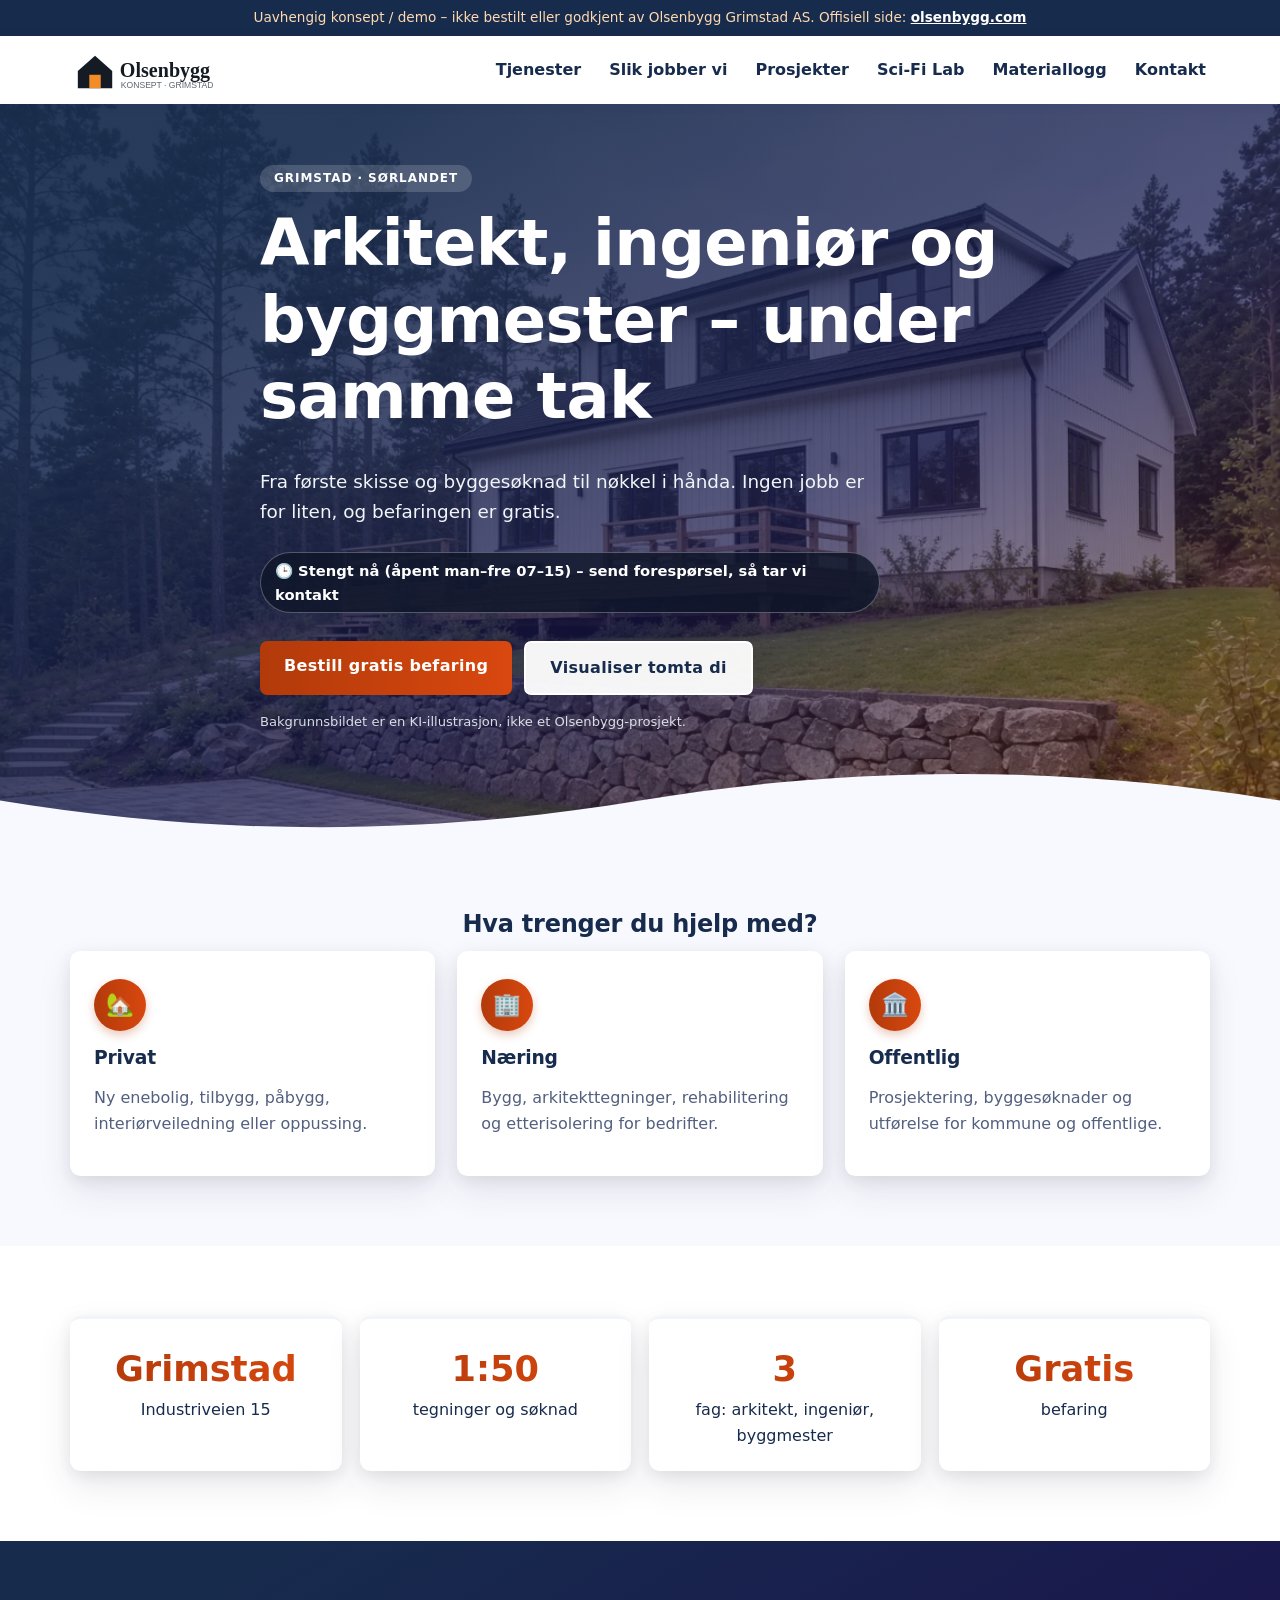
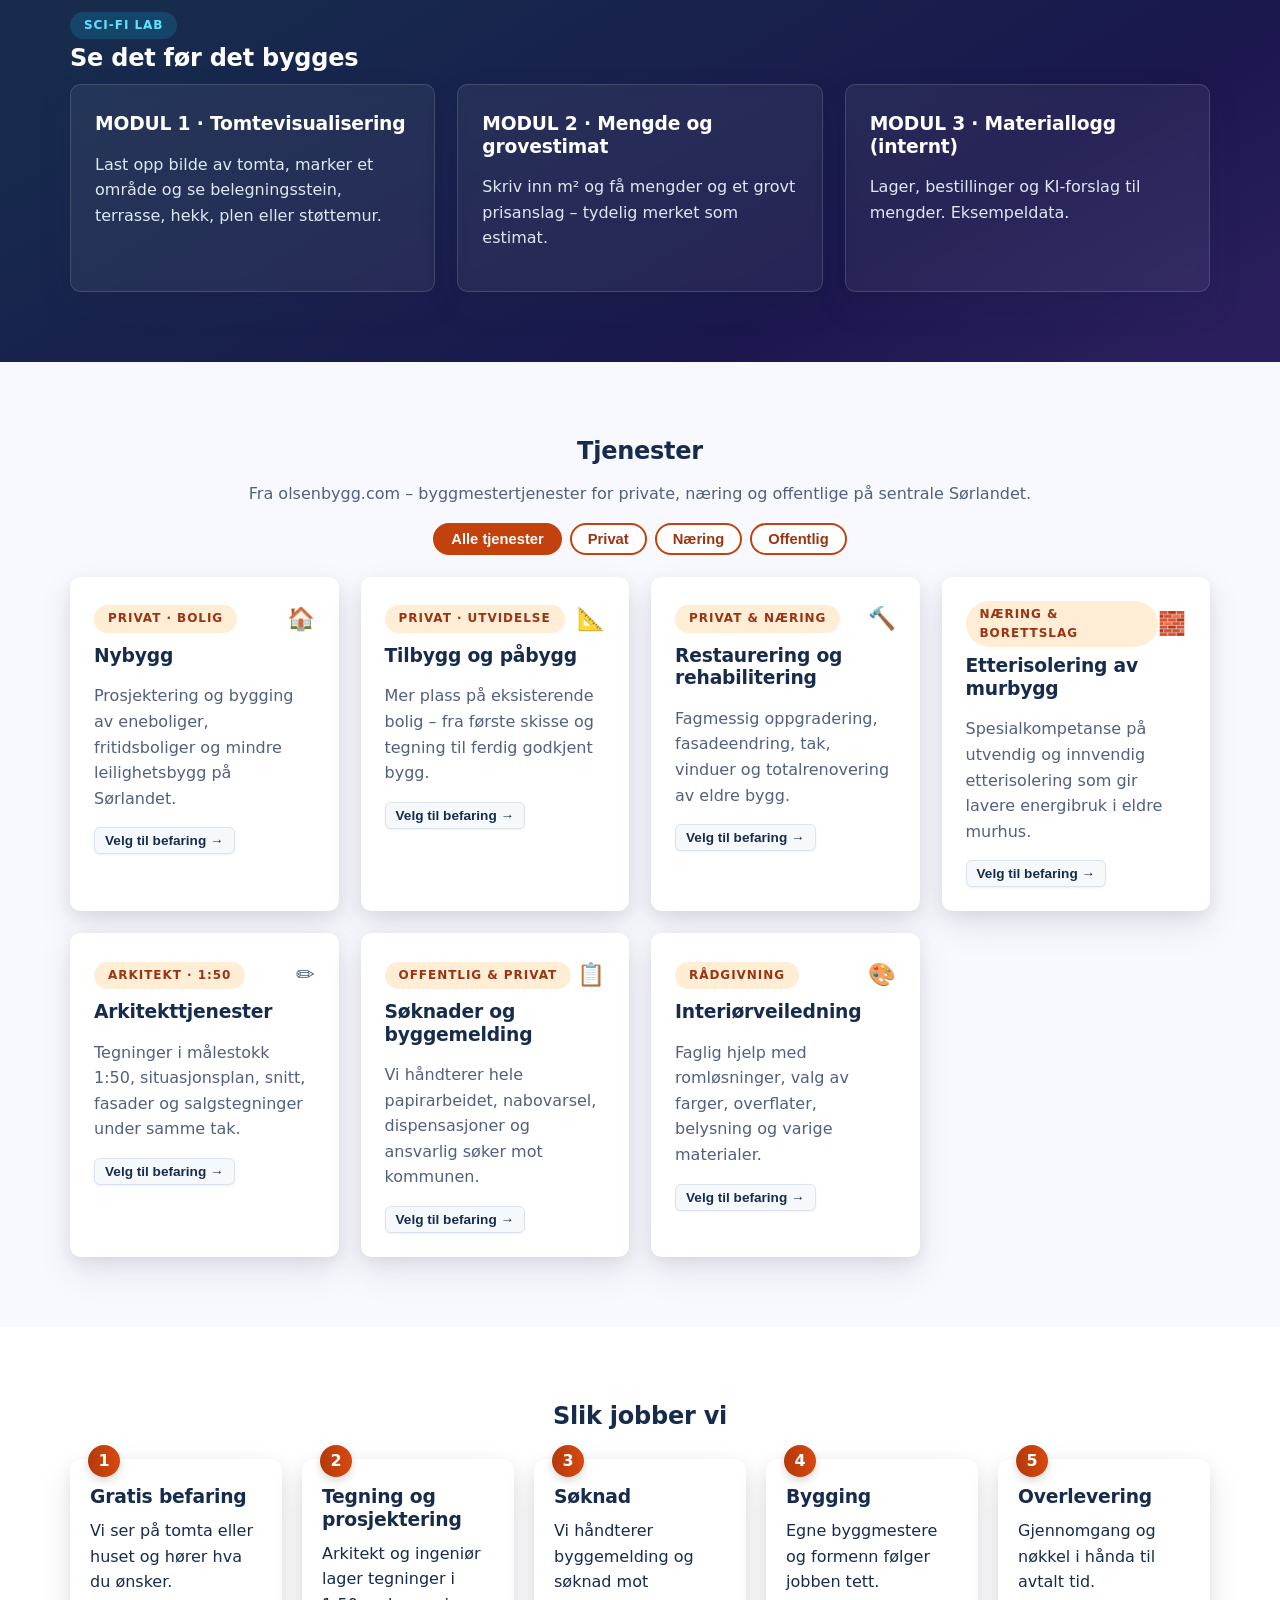
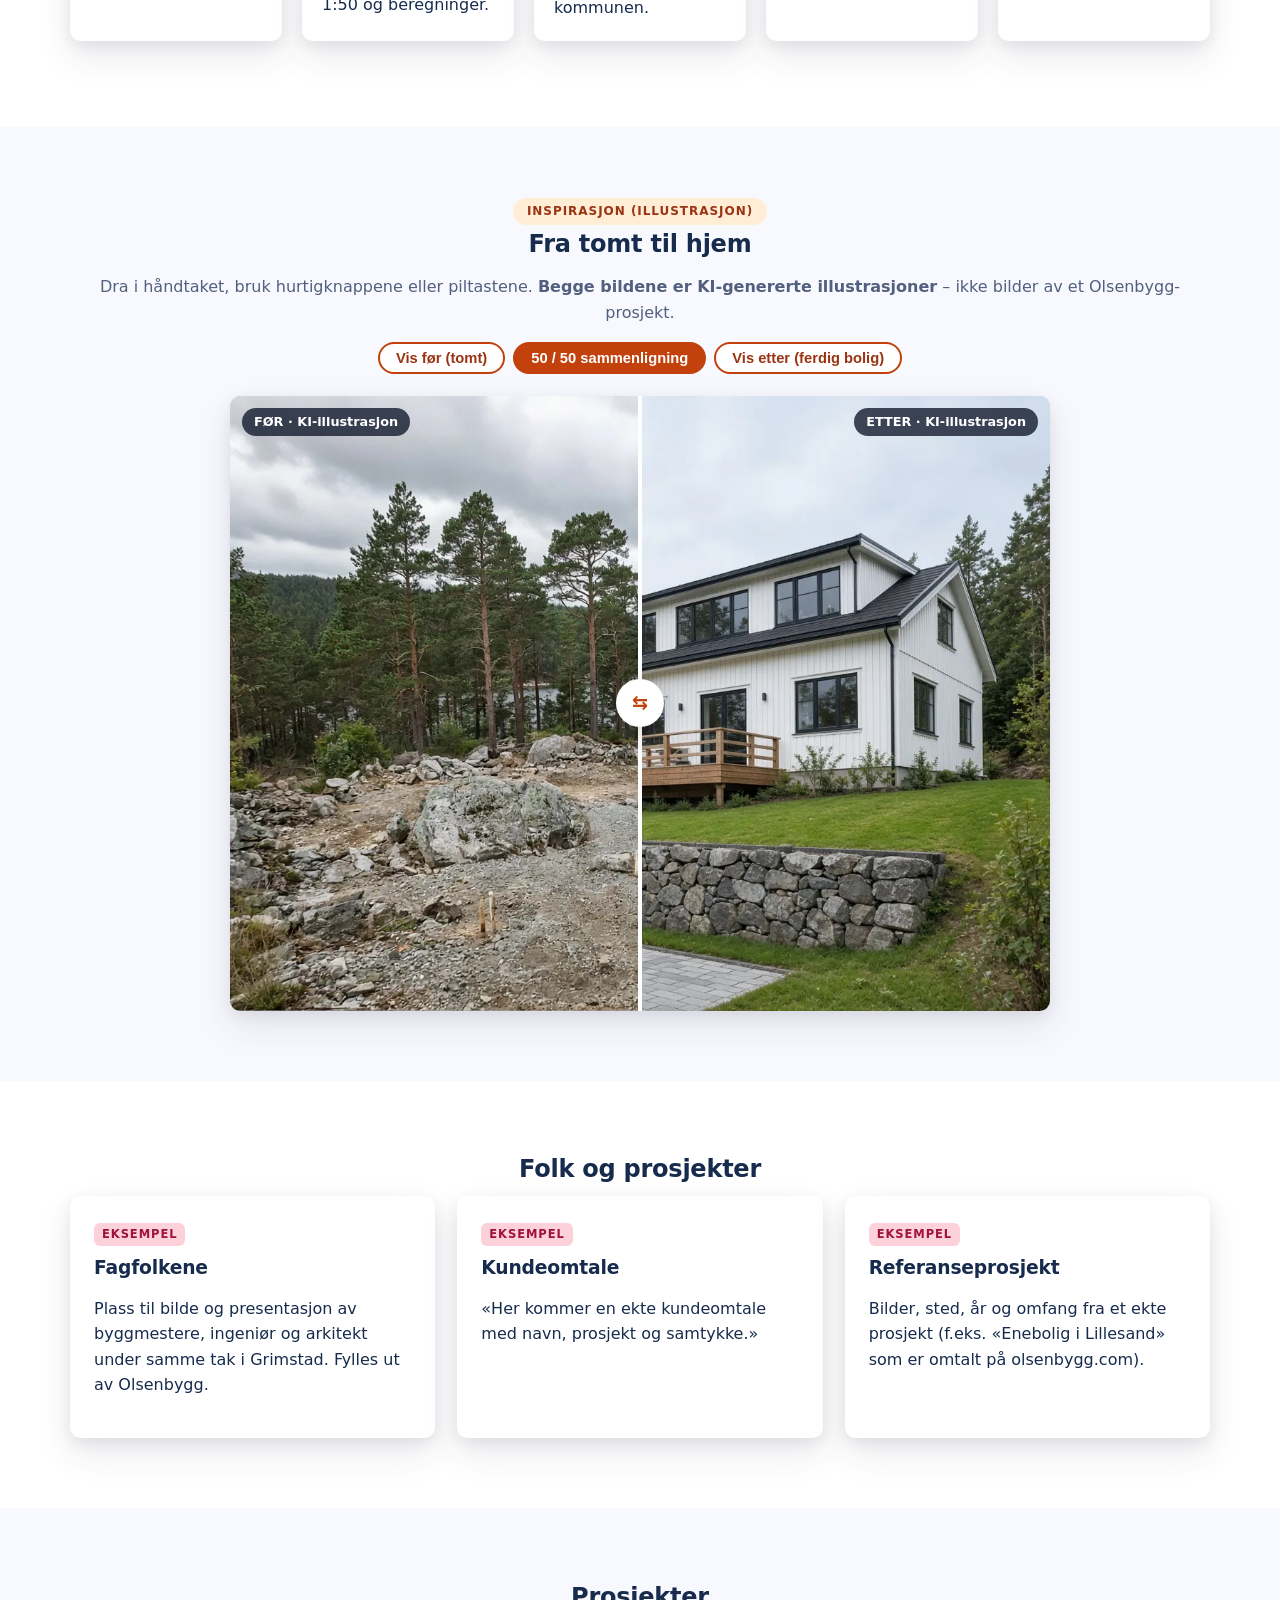
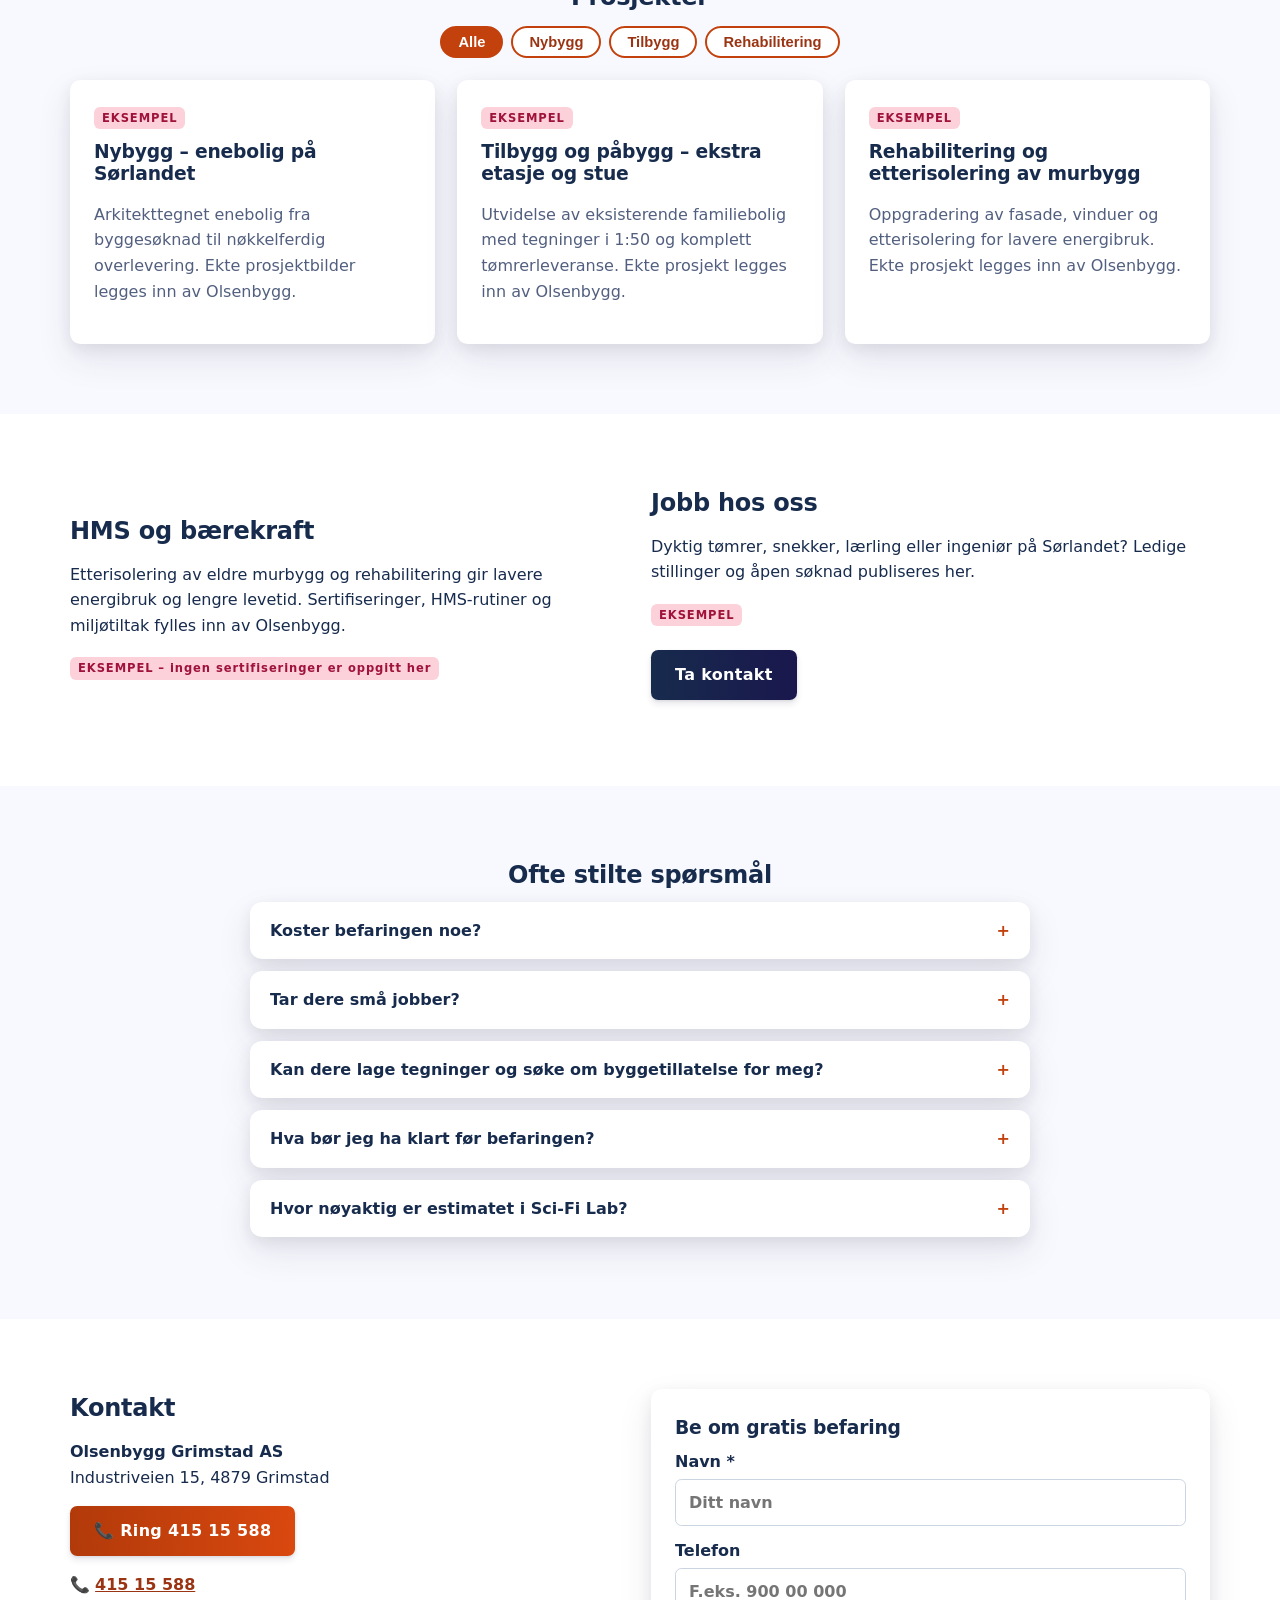
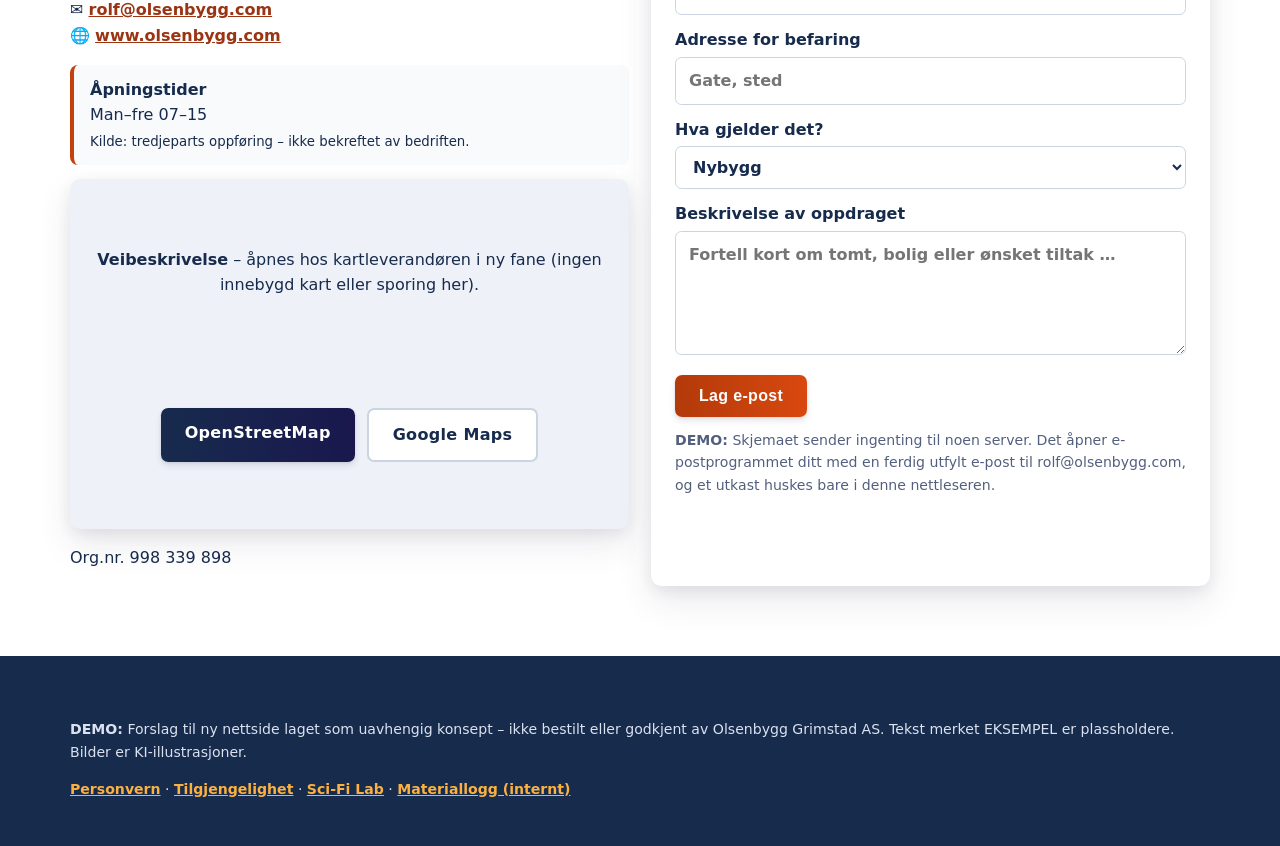
==== commit a94eb6f2: "Runde 6: robust scifi-lab, CSV-import, korrekt JSON-LD, kartlenke uten innebygging, skjemautkast, Pl" ====
--- a/index.html
+++ b/index.html
@@ -12,7 +12,7 @@
 <meta name="twitter:card" content="summary_large_image">
 <link rel="icon" href="favicon.ico"><link rel="manifest" href="manifest.webmanifest">
 <link rel="preload" as="image" href="img/etter-hus.webp" imagesrcset="img/etter-hus-640.webp 640w, img/etter-hus.webp 1024w" imagesizes="100vw" fetchpriority="high"><link rel="stylesheet" href="css/style.css"><link rel="stylesheet" href="css/olsen.css">
-<script type="application/ld+json">{"@context":"https://schema.org","@type":"GeneralContractor","name":"Olsenbygg Grimstad AS","url":"https://www.olsenbygg.com","telephone":"+4741515588","email":"rolf@olsenbygg.com","image":"https://tussienorway.github.io/olsenbygg/img/og.jpg","address":{"@type":"PostalAddress","streetAddress":"Industriveien 15","postalCode":"4879","addressLocality":"Grimstad","addressCountry":"NO"},"geo":{"@type":"GeoCoordinates","latitude":58.316239,"longitude":8.558973},"areaServed":"Sørlandet","openingHoursSpecification":[{"@type":"OpeningHoursSpecification","dayOfWeek":["Monday","Tuesday","Wednesday","Thursday","Friday"],"opens":"07:00","closes":"15:00"}]}</script>
+<script type="application/ld+json">{"@context":"https://schema.org","@type":"GeneralContractor","name":"Olsenbygg Grimstad AS","taxID":"998339898","url":"https://www.olsenbygg.com","telephone":"+4741515588","image":"https://tussienorway.github.io/olsenbygg/img/og.jpg","address":{"@type":"PostalAddress","streetAddress":"Industriveien 15","postalCode":"4879","addressLocality":"Grimstad","addressCountry":"NO"}}</script>
 </head>
 <body>
 <a class="skip" href="#main">Hopp til innhold</a>
@@ -25,7 +25,7 @@
 <main id="main">
 <section class="hero">
 <img class="hero-img" src="img/etter-hus.webp" srcset="img/etter-hus-640.webp 640w, img/etter-hus.webp 1024w" sizes="100vw" width="1024" height="768" fetchpriority="high" alt="KI-illustrasjon av nybygd bolig">
-<div class="wrap"><span class="kicker">Grimstad · Sørlandet · siden 2004</span>
+<div class="wrap"><span class="kicker">Grimstad · Sørlandet</span>
 <h1>Arkitekt, ingeniør og byggmester – under samme tak</h1>
 <p>Fra første skisse og byggesøknad til nøkkel i hånda. Ingen jobb er for liten, og befaringen er gratis.</p>
 <div><p class="status" id="status" aria-live="polite"></p></div>
@@ -41,7 +41,7 @@
 </div></div></section>
 
 <section class="band"><div class="wrap stats">
-<div><b>2004</b>etablert</div><div><b>~20</b>ansatte <small>(Proff, uverifisert)</small></div><div><b>3</b>fag: arkitekt, ingeniør, byggmester</div><div><b>Gratis</b>befaring</div></div></section>
+<div><b>Grimstad</b>Industriveien 15</div><div><b>1:50</b>tegninger og søknad</div><div><b>3</b>fag: arkitekt, ingeniør, byggmester</div><div><b>Gratis</b>befaring</div></div></section>
 
 <section id="scifi-teaser" class="lab"><div class="wrap"><span class="kicker">SCI-FI LAB</span><h2>Se det før det bygges</h2>
 <div class="grid g3">
@@ -84,22 +84,26 @@
 <details class="faq"><summary>Koster befaringen noe?</summary><p>Nei, olsenbygg.com oppgir at befaringen er gratis og uforpliktende.</p></details>
 <details class="faq"><summary>Tar dere små jobber?</summary><p>Ja – «Ingen jobb er for liten», ifølge olsenbygg.com. Vi tar alt fra mindre endringer til komplette nybygg.</p></details>
 <details class="faq"><summary>Kan dere lage tegninger og søke om byggetillatelse for meg?</summary><p>Ja, med arkitekt, ingeniør og byggmester under samme tak håndterer vi tegninger i 1:50, salgstegninger, nabovarsel og byggemeldinger mot kommunen.</p></details>
+<details class="faq"><summary>Hva bør jeg ha klart før befaringen?</summary><p>Adresse, en kort beskrivelse av hva du ønsker, og gjerne bilder eller eksisterende tegninger. Har du et budsjett eller en ønsket tidsramme, er det nyttig å nevne.</p></details>
 <details class="faq"><summary>Hvor nøyaktig er estimatet i Sci-Fi Lab?</summary><p>Det er et grovt eksempelestimat for materialer. Endelig pris får du først etter gratis befaring og skriftlig tilbud.</p></details>
 </div></section>
 
 <section id="kontakt" class="band"><div class="wrap grid g2">
 <div><h2>Kontakt</h2>
 <p><b>Olsenbygg Grimstad AS</b><br>Industriveien 15, 4879 Grimstad</p>
+<p><a class="btn" href="tel:+4741515588">📞 Ring 415 15 588</a></p>
 <p>📞 <a href="tel:+4741515588">415 15 588</a><br>✉️ <a href="mailto:rolf@olsenbygg.com">rolf@olsenbygg.com</a><br>🌐 <a href="https://www.olsenbygg.com" rel="noopener">www.olsenbygg.com</a></p>
 <div class="open" id="open"><b>Åpningstider</b><br>Man–fre 07–15<br><small>Kilde: tredjeparts oppføring – ikke bekreftet av bedriften.</small></div>
-<div class="map-wrap" id="kart"><div><p style="margin-top:0">Kart lastes først når du ber om det (ingen sporing før det).</p><button class="btn alt" type="button" id="vis-kart">Vis kart</button> <p style="margin:10px 0 0"><a href="https://www.google.com/maps/search/?api=1&query=Industriveien+15+4879+Grimstad" rel="noopener">Åpne i Google Maps</a></p></div></div></div>
+<div class="map-wrap" id="kart"><p style="margin-top:0"><b>Veibeskrivelse</b> – åpnes hos kartleverandøren i ny fane (ingen innebygd kart eller sporing her).</p><p class="hero-actions" style="margin:0"><a class="btn alt" href="https://www.openstreetmap.org/search?query=Industriveien%2015%2C%204879%20Grimstad" target="_blank" rel="noopener">OpenStreetMap</a> <a class="btn ghost" href="https://www.google.com/maps/search/?api=1&amp;query=Industriveien+15%2C+4879+Grimstad" target="_blank" rel="noopener">Google Maps</a></p></div>
+<p>Org.nr. 998 339 898</p></div>
 <form id="kform" class="card"><h3>Be om gratis befaring</h3>
-<label>Navn *<input name="navn" required placeholder="Ditt navn"></label>
-<label>Telefon<input name="tlf" type="tel" placeholder="F.eks. 900 00 000"></label>
+<label>Navn *<input name="navn" required autocomplete="name" placeholder="Ditt navn"></label>
+<label>Telefon<input name="tlf" type="tel" autocomplete="tel" inputmode="tel" pattern="[0-9 +]{8,15}" title="8–15 sifre" placeholder="F.eks. 900 00 000"></label>
+<label>Adresse for befaring<input name="adr" autocomplete="street-address" placeholder="Gate, sted"></label>
 <label>Hva gjelder det?<select name="tj" id="tjsel"></select></label>
 <label>Beskrivelse av oppdraget<textarea name="msg" rows="4" placeholder="Fortell kort om tomt, bolig eller ønsket tiltak …"></textarea></label>
 <button class="btn" type="submit">Lag e-post</button>
-<p class="fsmall">Skjemaet lagrer ingenting på noen server – det klargjør e-post til rolf@olsenbygg.com.</p>
+<p class="fsmall"><b>DEMO:</b> Skjemaet sender ingenting til noen server. Det åpner e-postprogrammet ditt med en ferdig utfylt e-post til rolf@olsenbygg.com, og et utkast huskes bare i denne nettleseren.</p>
 <div id="kform-ok" aria-live="polite"></div></form>
 </div></section>
 </main>
--- a/css/olsen.css
+++ b/css/olsen.css
@@ -707,3 +707,5 @@
     grid-template-columns: 1fr;
   }
 }
+label:has(+#csvinn:focus-visible){outline:3px solid #0b57d0;outline-offset:2px}
+.stats>div{min-width:0}.stats b{overflow-wrap:anywhere}@media(max-width:420px){.stats b{font-size:1.5rem}}
